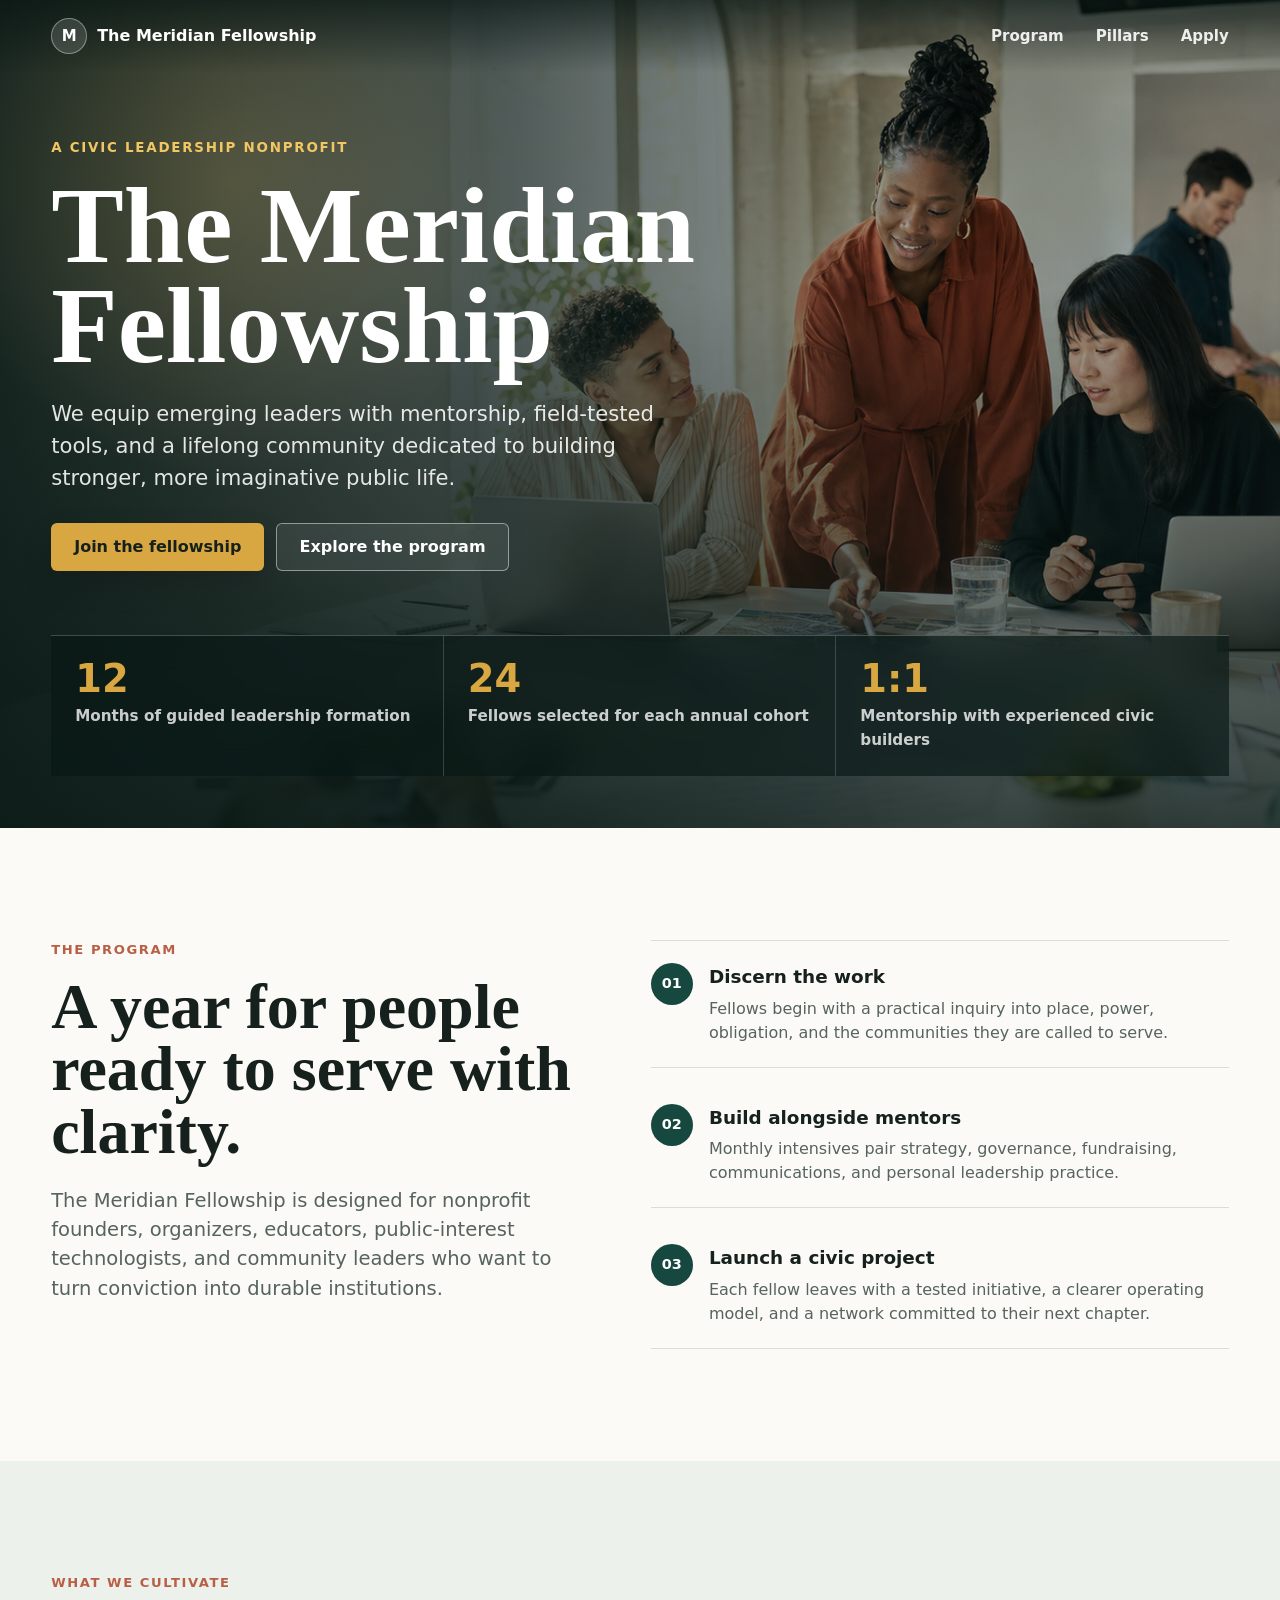
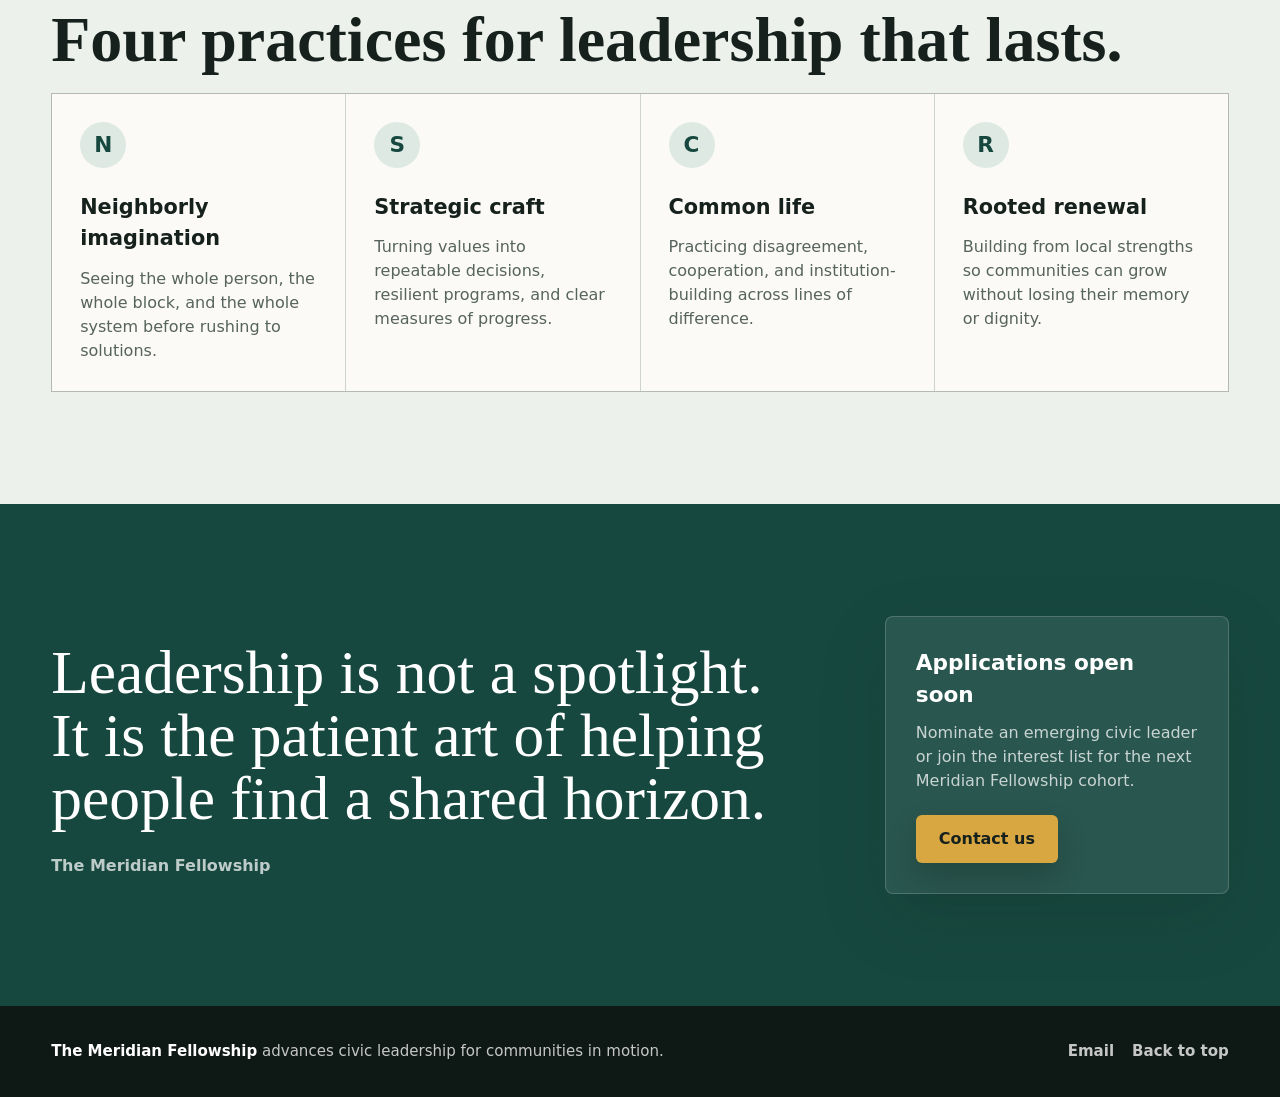
==== index.html @ ef3522cc "Add Meridian Fellowship landing page" ====
<!DOCTYPE html>
<html lang="en">
<head>
  <meta charset="UTF-8">
  <meta name="viewport" content="width=device-width, initial-scale=1.0">
  <meta name="description" content="The Meridian Fellowship equips emerging civic leaders with mentorship, resources, and a durable community of practice.">
  <title>The Meridian Fellowship</title>
  <style>
    :root {
      --ink: #16211d;
      --muted: #56635e;
      --paper: #fbfaf6;
      --mist: #edf1ec;
      --pine: #17483f;
      --teal: #2c8072;
      --clay: #b85f45;
      --gold: #d8a742;
      --white: #ffffff;
      --line: rgba(22, 33, 29, 0.14);
      --shadow: 0 24px 70px rgba(22, 33, 29, 0.14);
    }

    * {
      box-sizing: border-box;
    }

    html {
      scroll-behavior: smooth;
    }

    body {
      margin: 0;
      color: var(--ink);
      background: var(--paper);
      font-family: Inter, ui-sans-serif, system-ui, -apple-system, BlinkMacSystemFont, "Segoe UI", sans-serif;
      line-height: 1.5;
    }

    img {
      display: block;
      max-width: 100%;
    }

    a {
      color: inherit;
      text-decoration: none;
    }

    .site-shell {
      min-height: 100vh;
      overflow: hidden;
    }

    .nav {
      position: fixed;
      z-index: 10;
      top: 0;
      left: 0;
      right: 0;
      display: flex;
      align-items: center;
      justify-content: space-between;
      gap: 24px;
      padding: 18px clamp(20px, 4vw, 56px);
      color: var(--white);
      background: linear-gradient(180deg, rgba(9, 22, 19, 0.7), rgba(9, 22, 19, 0));
    }

    .brand {
      display: flex;
      align-items: center;
      gap: 10px;
      font-weight: 800;
      letter-spacing: 0;
    }

    .brand-mark {
      display: grid;
      width: 36px;
      height: 36px;
      place-items: center;
      border: 1px solid rgba(255, 255, 255, 0.38);
      border-radius: 50%;
      background: rgba(255, 255, 255, 0.14);
      font-size: 15px;
    }

    .nav-links {
      display: flex;
      align-items: center;
      gap: clamp(14px, 2.5vw, 32px);
      font-size: 0.94rem;
      font-weight: 700;
    }

    .nav-links a {
      opacity: 0.9;
    }

    .nav-links a:hover {
      opacity: 1;
    }

    .button {
      display: inline-flex;
      align-items: center;
      justify-content: center;
      min-height: 48px;
      padding: 0 22px;
      border: 1px solid transparent;
      border-radius: 6px;
      font-weight: 800;
      line-height: 1;
      transition: transform 180ms ease, box-shadow 180ms ease, background 180ms ease;
    }

    .button:hover {
      transform: translateY(-2px);
    }

    .button-primary {
      color: var(--ink);
      background: var(--gold);
      box-shadow: 0 14px 30px rgba(0, 0, 0, 0.18);
    }

    .button-secondary {
      color: var(--white);
      border-color: rgba(255, 255, 255, 0.46);
      background: rgba(255, 255, 255, 0.08);
      backdrop-filter: blur(12px);
    }

    .hero {
      position: relative;
      display: grid;
      min-height: 92vh;
      align-items: end;
      padding: 120px clamp(20px, 4vw, 56px) 52px;
      color: var(--white);
      isolation: isolate;
    }

    .hero::before,
    .hero::after {
      position: absolute;
      inset: 0;
      content: "";
      z-index: -1;
    }

    .hero::before {
      background:
        linear-gradient(90deg, rgba(8, 24, 21, 0.9) 0%, rgba(8, 24, 21, 0.66) 38%, rgba(8, 24, 21, 0.16) 76%),
        linear-gradient(180deg, rgba(8, 24, 21, 0.2) 35%, rgba(8, 24, 21, 0.78) 100%),
        url("assets/meridian-fellowship-hero.png") center / cover no-repeat;
    }

    .hero::after {
      background: radial-gradient(circle at 18% 22%, rgba(216, 167, 66, 0.22), transparent 24%);
      mix-blend-mode: screen;
    }

    .hero-content {
      width: min(760px, 100%);
      padding-bottom: clamp(12px, 5vh, 54px);
    }

    .eyebrow {
      margin: 0 0 18px;
      color: #f0c763;
      font-size: 0.84rem;
      font-weight: 900;
      letter-spacing: 0.13em;
      text-transform: uppercase;
    }

    h1,
    h2,
    h3,
    p {
      margin-top: 0;
    }

    h1 {
      max-width: 720px;
      margin-bottom: 22px;
      font-family: Georgia, "Times New Roman", serif;
      font-size: clamp(3.2rem, 8.5vw, 7.7rem);
      font-weight: 700;
      line-height: 0.92;
      letter-spacing: 0;
    }

    .hero-copy {
      max-width: 610px;
      margin-bottom: 30px;
      color: rgba(255, 255, 255, 0.88);
      font-size: clamp(1.08rem, 2vw, 1.32rem);
    }

    .hero-actions {
      display: flex;
      flex-wrap: wrap;
      gap: 12px;
    }

    .below-hero {
      display: grid;
      grid-template-columns: repeat(3, minmax(0, 1fr));
      border-top: 1px solid rgba(255, 255, 255, 0.22);
      background: rgba(8, 24, 21, 0.66);
      backdrop-filter: blur(16px);
    }

    .metric {
      min-height: 116px;
      padding: 24px;
      border-right: 1px solid rgba(255, 255, 255, 0.18);
    }

    .metric:last-child {
      border-right: 0;
    }

    .metric strong {
      display: block;
      margin-bottom: 6px;
      color: var(--gold);
      font-size: clamp(1.7rem, 3vw, 2.5rem);
      line-height: 1;
    }

    .metric span {
      color: rgba(255, 255, 255, 0.78);
      font-size: 0.95rem;
      font-weight: 700;
    }

    section {
      padding: clamp(64px, 9vw, 112px) clamp(20px, 4vw, 56px);
    }

    .section-inner {
      width: min(1180px, 100%);
      margin: 0 auto;
    }

    .split {
      display: grid;
      grid-template-columns: minmax(0, 0.95fr) minmax(0, 1.05fr);
      gap: clamp(36px, 6vw, 88px);
      align-items: start;
    }

    .section-kicker {
      margin-bottom: 16px;
      color: var(--clay);
      font-size: 0.82rem;
      font-weight: 900;
      letter-spacing: 0.12em;
      text-transform: uppercase;
    }

    h2 {
      margin-bottom: 22px;
      font-family: Georgia, "Times New Roman", serif;
      font-size: clamp(2.35rem, 5vw, 4.6rem);
      font-weight: 700;
      line-height: 0.98;
      letter-spacing: 0;
    }

    .lead {
      color: var(--muted);
      font-size: clamp(1.05rem, 1.6vw, 1.22rem);
    }

    .program-list {
      display: grid;
      gap: 14px;
      margin: 0;
      padding: 0;
      list-style: none;
    }

    .program-list li {
      display: grid;
      grid-template-columns: 42px minmax(0, 1fr);
      gap: 16px;
      padding: 22px 0;
      border-bottom: 1px solid var(--line);
    }

    .program-list li:first-child {
      border-top: 1px solid var(--line);
    }

    .number {
      display: grid;
      width: 42px;
      height: 42px;
      place-items: center;
      border-radius: 50%;
      color: var(--white);
      background: var(--pine);
      font-size: 0.9rem;
      font-weight: 900;
    }

    .program-list h3 {
      margin-bottom: 6px;
      font-size: 1.15rem;
    }

    .program-list p {
      margin-bottom: 0;
      color: var(--muted);
    }

    .band {
      background: var(--mist);
    }

    .pillars {
      display: grid;
      grid-template-columns: repeat(4, minmax(0, 1fr));
      gap: 1px;
      background: var(--line);
      border: 1px solid var(--line);
    }

    .pillar {
      min-height: 280px;
      padding: 28px;
      background: var(--paper);
    }

    .pillar-icon {
      display: grid;
      width: 46px;
      height: 46px;
      margin-bottom: 24px;
      place-items: center;
      border-radius: 50%;
      color: var(--pine);
      background: rgba(44, 128, 114, 0.14);
      font-size: 1.35rem;
      font-weight: 900;
    }

    .pillar h3 {
      margin-bottom: 12px;
      font-size: 1.3rem;
    }

    .pillar p {
      margin-bottom: 0;
      color: var(--muted);
    }

    .quote-section {
      color: var(--white);
      background: var(--pine);
    }

    .quote-grid {
      display: grid;
      grid-template-columns: minmax(0, 1.1fr) minmax(280px, 0.5fr);
      gap: clamp(32px, 6vw, 80px);
      align-items: end;
    }

    blockquote {
      margin: 0;
      font-family: Georgia, "Times New Roman", serif;
      font-size: clamp(2rem, 4.8vw, 4.4rem);
      line-height: 1.03;
      letter-spacing: 0;
    }

    .quote-credit {
      margin-top: 24px;
      color: rgba(255, 255, 255, 0.72);
      font-weight: 800;
    }

    .application-box {
      padding: 30px;
      border: 1px solid rgba(255, 255, 255, 0.18);
      border-radius: 8px;
      background: rgba(255, 255, 255, 0.08);
      box-shadow: var(--shadow);
    }

    .application-box h3 {
      margin-bottom: 10px;
      font-size: 1.35rem;
    }

    .application-box p {
      margin-bottom: 22px;
      color: rgba(255, 255, 255, 0.75);
    }

    .footer {
      display: grid;
      grid-template-columns: minmax(0, 1fr) auto;
      gap: 24px;
      align-items: center;
      padding: 34px clamp(20px, 4vw, 56px);
      color: rgba(255, 255, 255, 0.76);
      background: #0e1815;
      font-size: 0.94rem;
    }

    .footer strong {
      color: var(--white);
    }

    .footer-links {
      display: flex;
      flex-wrap: wrap;
      gap: 18px;
      font-weight: 800;
    }

    @media (max-width: 900px) {
      .nav {
        align-items: flex-start;
      }

      .nav-links {
        display: none;
      }

      .hero {
        min-height: 94vh;
        padding-top: 104px;
      }

      .below-hero,
      .split,
      .pillars,
      .quote-grid,
      .footer {
        grid-template-columns: 1fr;
      }

      .metric,
      .metric:last-child {
        border-right: 0;
        border-bottom: 1px solid rgba(255, 255, 255, 0.18);
      }

      .metric:last-child {
        border-bottom: 0;
      }

      .pillar {
        min-height: 220px;
      }
    }

    @media (max-width: 560px) {
      .brand span:last-child {
        max-width: 180px;
      }

      .button {
        width: 100%;
      }

      .hero::before {
        background:
          linear-gradient(180deg, rgba(8, 24, 21, 0.54) 0%, rgba(8, 24, 21, 0.9) 74%),
          url("assets/meridian-fellowship-hero.png") 62% center / cover no-repeat;
      }

      .program-list li {
        grid-template-columns: 1fr;
      }
    }
  </style>
</head>
<body>
  <div class="site-shell">
    <header class="nav" aria-label="Primary navigation">
      <a class="brand" href="#top" aria-label="The Meridian Fellowship home">
        <span class="brand-mark">M</span>
        <span>The Meridian Fellowship</span>
      </a>
      <nav class="nav-links" aria-label="Main menu">
        <a href="#program">Program</a>
        <a href="#pillars">Pillars</a>
        <a href="#apply">Apply</a>
      </nav>
    </header>

    <main id="top">
      <section class="hero" aria-label="The Meridian Fellowship">
        <div class="hero-content">
          <p class="eyebrow">A civic leadership nonprofit</p>
          <h1>The Meridian Fellowship</h1>
          <p class="hero-copy">We equip emerging leaders with mentorship, field-tested tools, and a lifelong community dedicated to building stronger, more imaginative public life.</p>
          <div class="hero-actions" aria-label="Primary actions">
            <a class="button button-primary" href="#apply">Join the fellowship</a>
            <a class="button button-secondary" href="#program">Explore the program</a>
          </div>
        </div>
        <div class="below-hero" aria-label="Program highlights">
          <div class="metric">
            <strong>12</strong>
            <span>Months of guided leadership formation</span>
          </div>
          <div class="metric">
            <strong>24</strong>
            <span>Fellows selected for each annual cohort</span>
          </div>
          <div class="metric">
            <strong>1:1</strong>
            <span>Mentorship with experienced civic builders</span>
          </div>
        </div>
      </section>

      <section id="program">
        <div class="section-inner split">
          <div>
            <p class="section-kicker">The Program</p>
            <h2>A year for people ready to serve with clarity.</h2>
            <p class="lead">The Meridian Fellowship is designed for nonprofit founders, organizers, educators, public-interest technologists, and community leaders who want to turn conviction into durable institutions.</p>
          </div>
          <ol class="program-list">
            <li>
              <span class="number">01</span>
              <div>
                <h3>Discern the work</h3>
                <p>Fellows begin with a practical inquiry into place, power, obligation, and the communities they are called to serve.</p>
              </div>
            </li>
            <li>
              <span class="number">02</span>
              <div>
                <h3>Build alongside mentors</h3>
                <p>Monthly intensives pair strategy, governance, fundraising, communications, and personal leadership practice.</p>
              </div>
            </li>
            <li>
              <span class="number">03</span>
              <div>
                <h3>Launch a civic project</h3>
                <p>Each fellow leaves with a tested initiative, a clearer operating model, and a network committed to their next chapter.</p>
              </div>
            </li>
          </ol>
        </div>
      </section>

      <section id="pillars" class="band">
        <div class="section-inner">
          <p class="section-kicker">What We Cultivate</p>
          <h2>Four practices for leadership that lasts.</h2>
          <div class="pillars">
            <article class="pillar">
              <span class="pillar-icon">N</span>
              <h3>Neighborly imagination</h3>
              <p>Seeing the whole person, the whole block, and the whole system before rushing to solutions.</p>
            </article>
            <article class="pillar">
              <span class="pillar-icon">S</span>
              <h3>Strategic craft</h3>
              <p>Turning values into repeatable decisions, resilient programs, and clear measures of progress.</p>
            </article>
            <article class="pillar">
              <span class="pillar-icon">C</span>
              <h3>Common life</h3>
              <p>Practicing disagreement, cooperation, and institution-building across lines of difference.</p>
            </article>
            <article class="pillar">
              <span class="pillar-icon">R</span>
              <h3>Rooted renewal</h3>
              <p>Building from local strengths so communities can grow without losing their memory or dignity.</p>
            </article>
          </div>
        </div>
      </section>

      <section id="apply" class="quote-section">
        <div class="section-inner quote-grid">
          <div>
            <blockquote>Leadership is not a spotlight. It is the patient art of helping people find a shared horizon.</blockquote>
            <p class="quote-credit">The Meridian Fellowship</p>
          </div>
          <aside class="application-box" aria-label="Application information">
            <h3>Applications open soon</h3>
            <p>Nominate an emerging civic leader or join the interest list for the next Meridian Fellowship cohort.</p>
            <a class="button button-primary" href="mailto:hello@meridianfellowship.org">Contact us</a>
          </aside>
        </div>
      </section>
    </main>

    <footer class="footer">
      <div><strong>The Meridian Fellowship</strong> advances civic leadership for communities in motion.</div>
      <div class="footer-links">
        <a href="mailto:hello@meridianfellowship.org">Email</a>
        <a href="#top">Back to top</a>
      </div>
    </footer>
  </div>
</body>
</html>
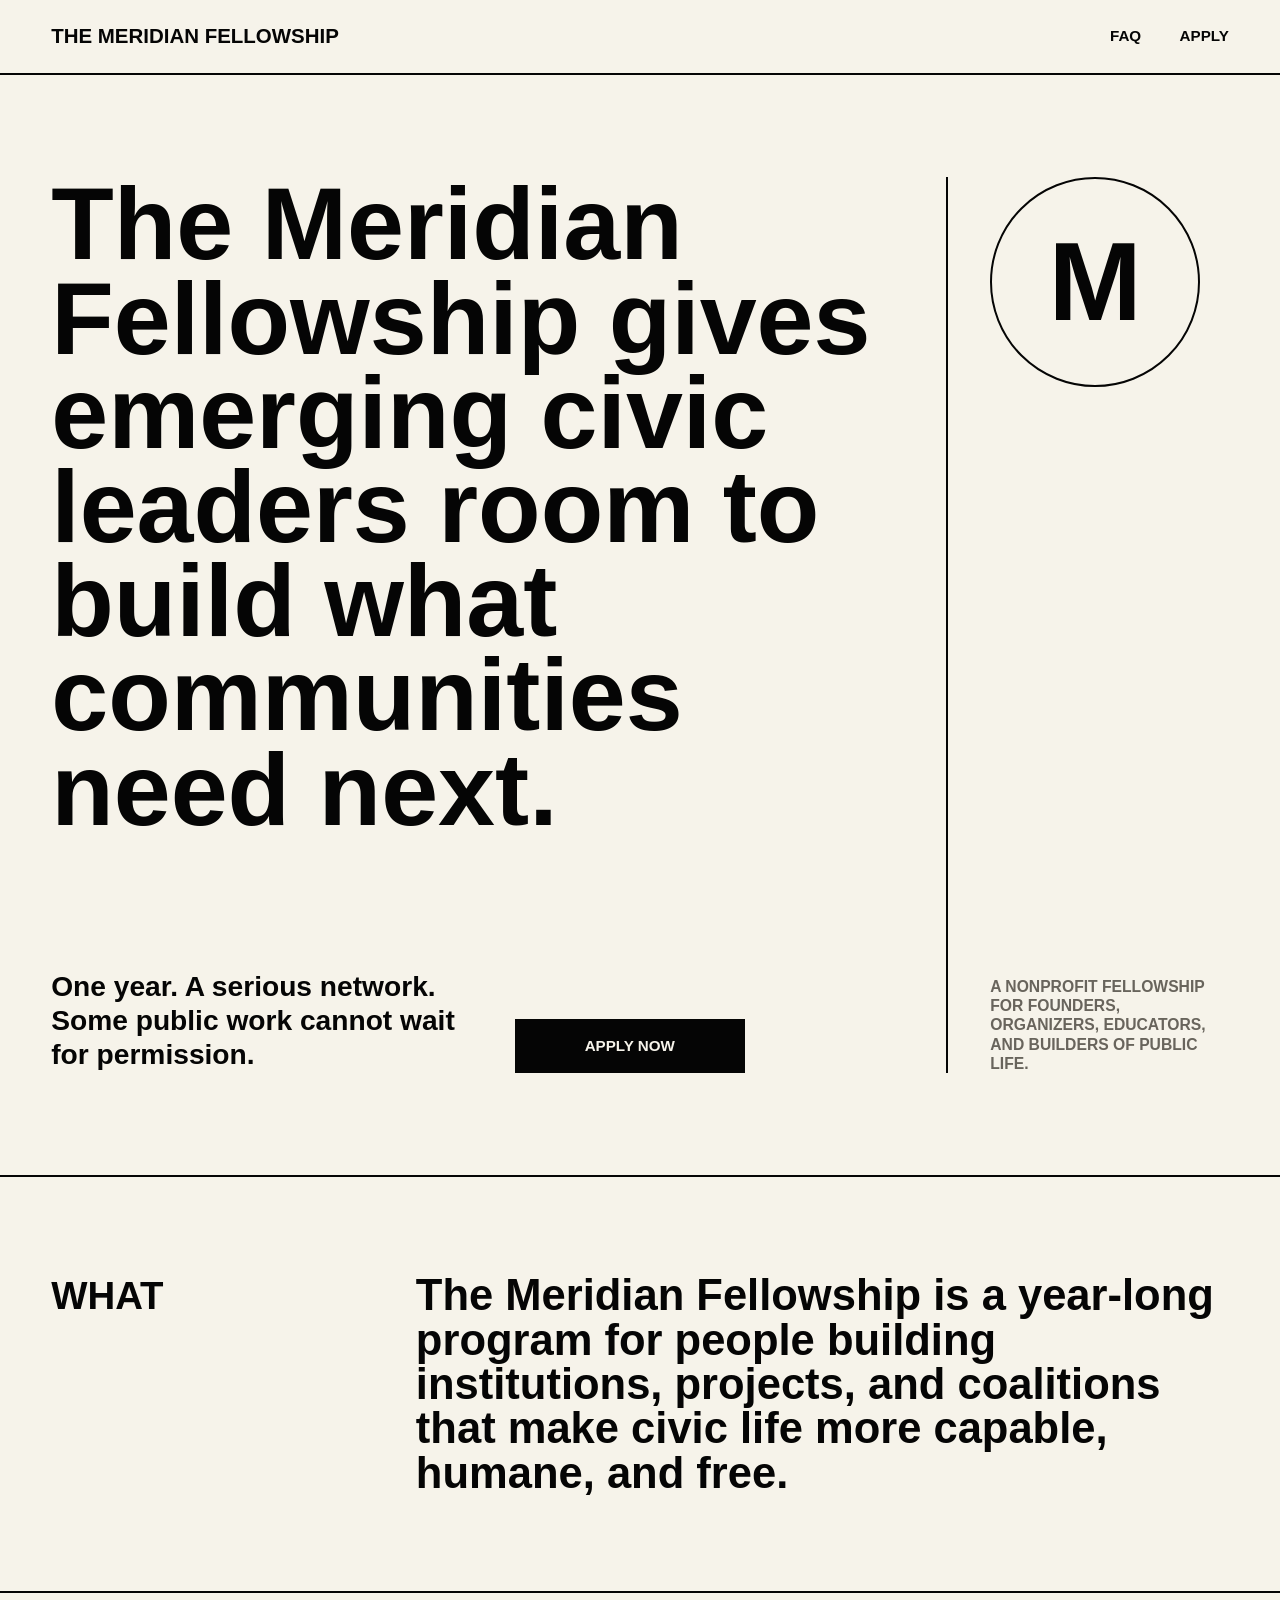
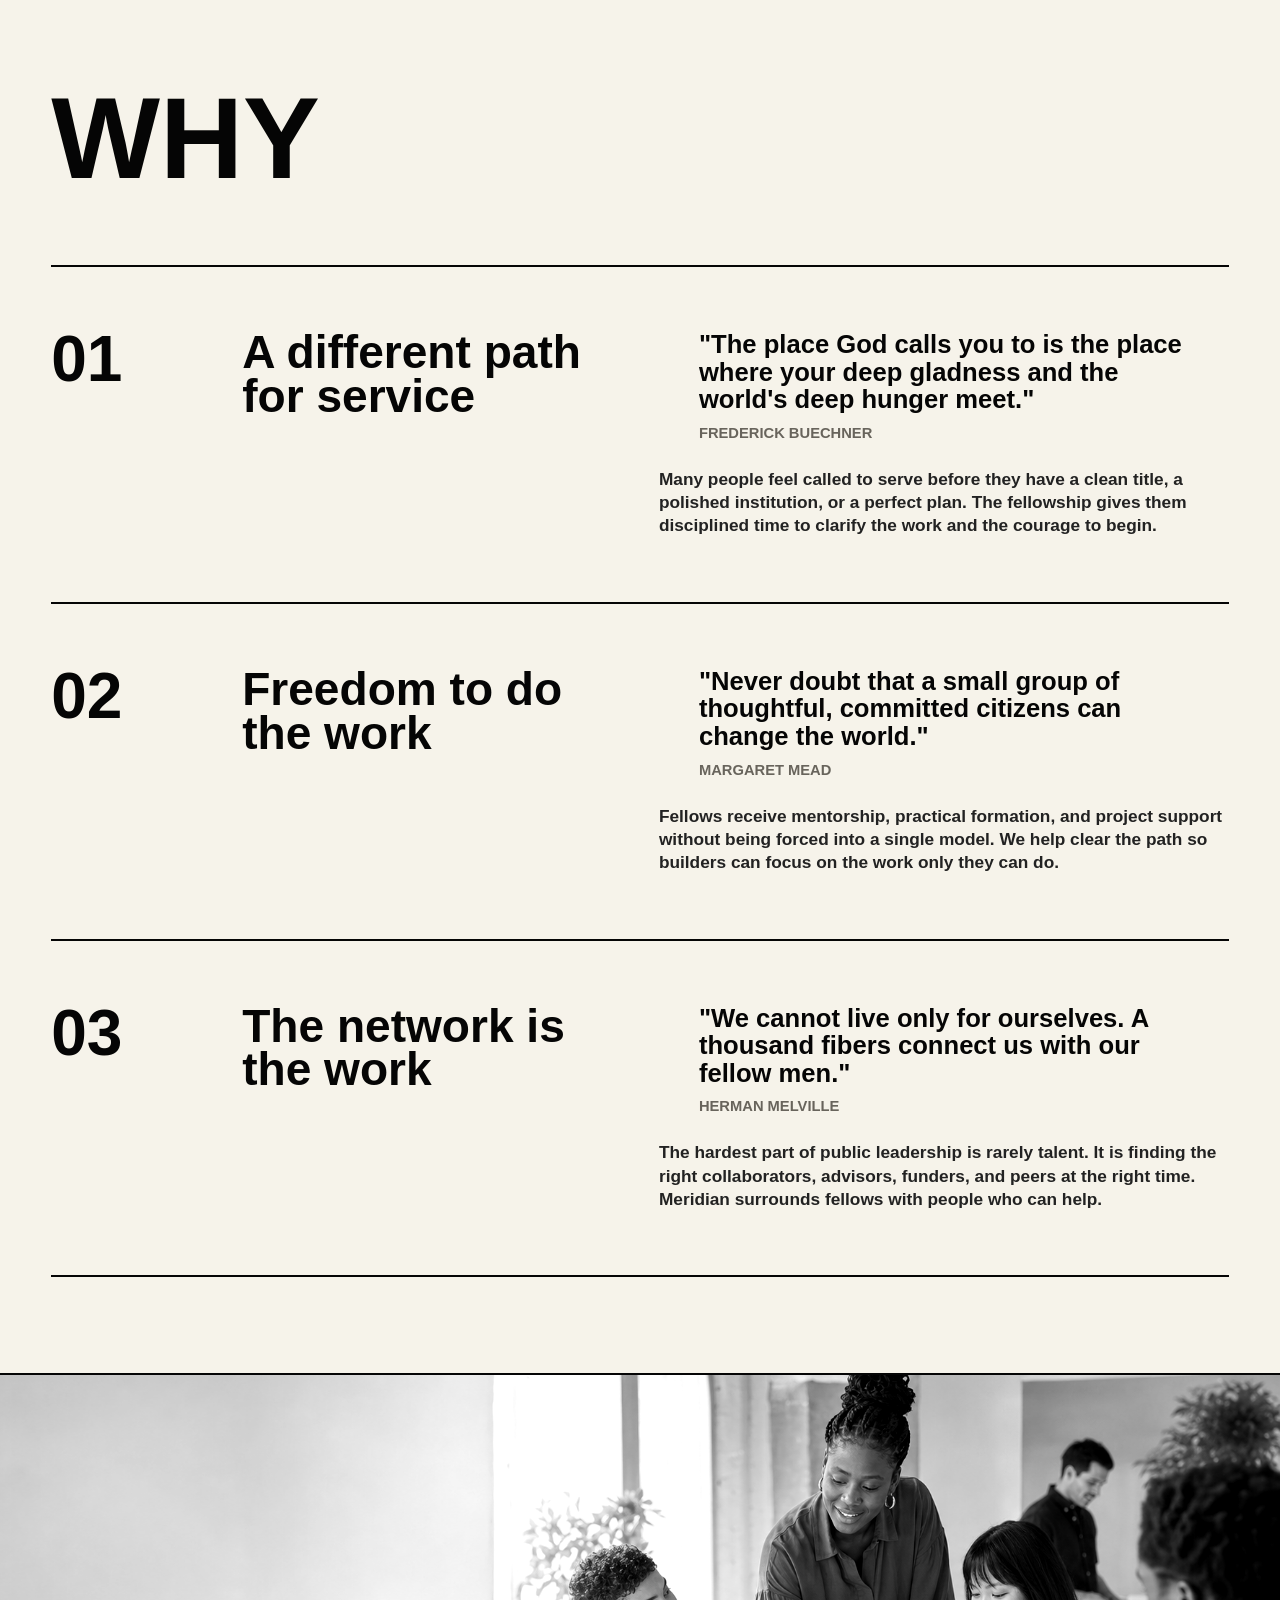
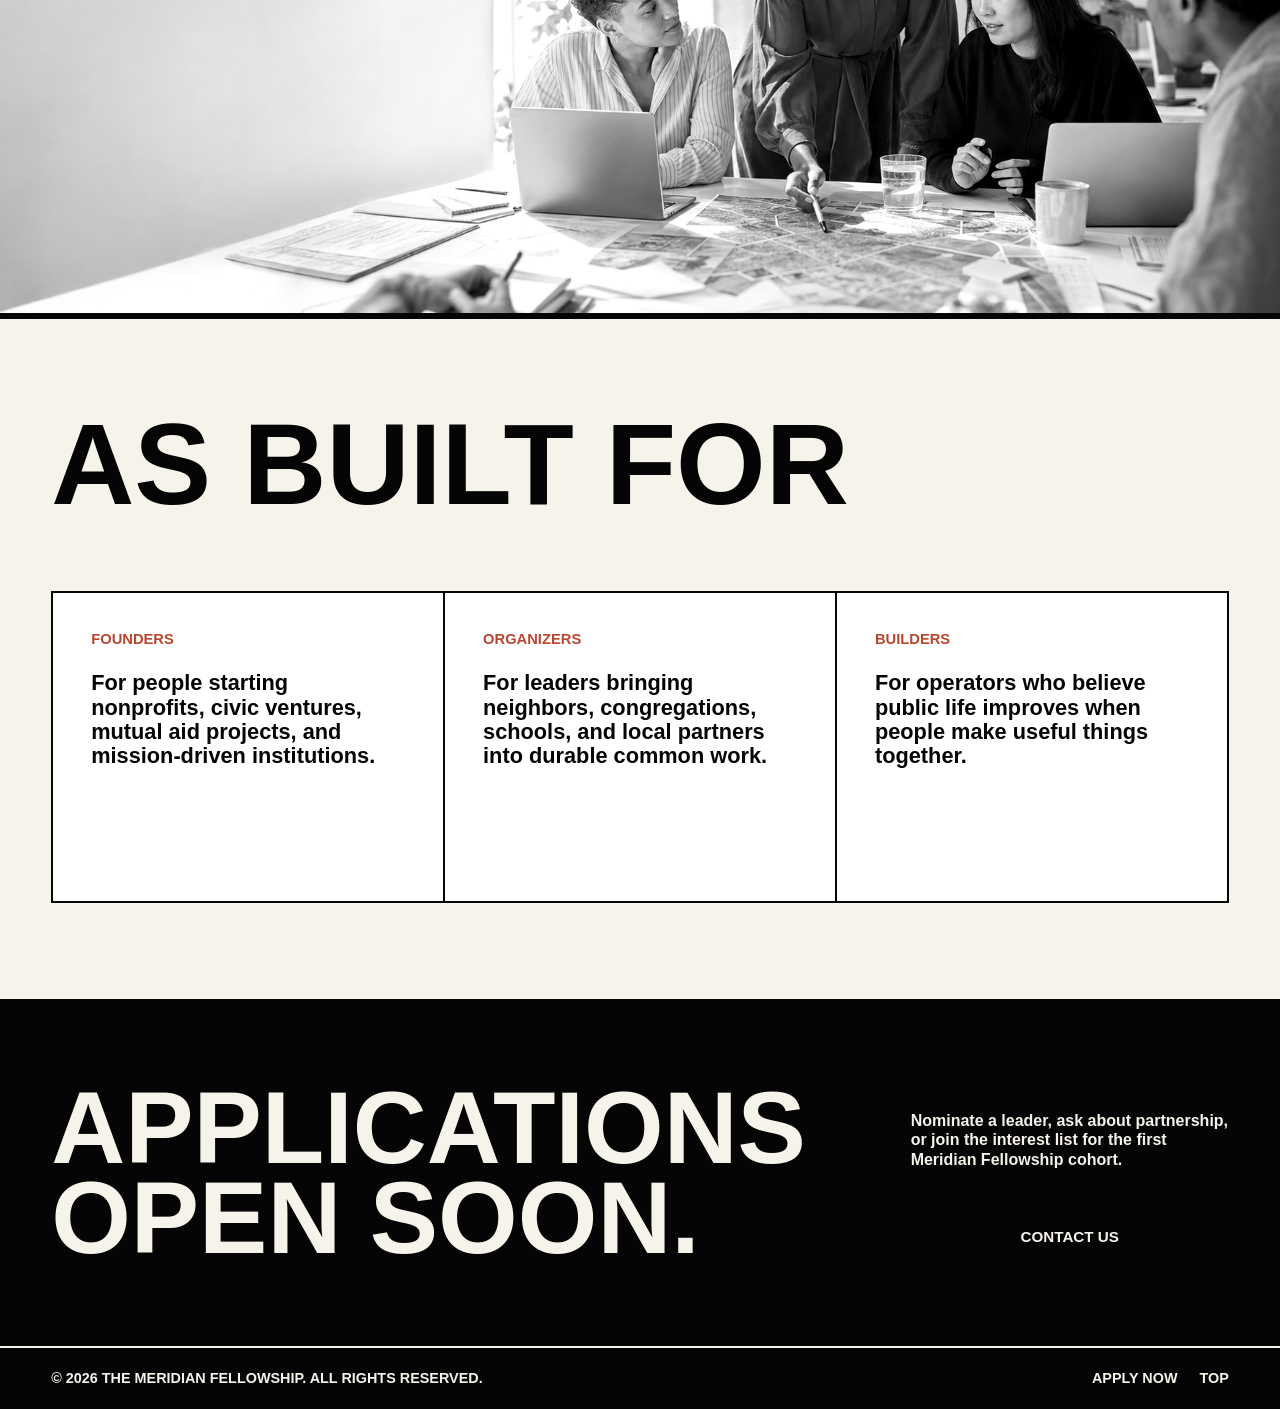
==== commit 151d954f: "Restyle landing page like fellowship reference" ====
--- a/index.html
+++ b/index.html
@@ -3,21 +3,17 @@
 <head>
   <meta charset="UTF-8">
   <meta name="viewport" content="width=device-width, initial-scale=1.0">
-  <meta name="description" content="The Meridian Fellowship equips emerging civic leaders with mentorship, resources, and a durable community of practice.">
+  <meta name="description" content="The Meridian Fellowship gives emerging civic leaders the time, mentorship, and network to build stronger public life.">
   <title>The Meridian Fellowship</title>
   <style>
     :root {
-      --ink: #16211d;
-      --muted: #56635e;
-      --paper: #fbfaf6;
-      --mist: #edf1ec;
-      --pine: #17483f;
-      --teal: #2c8072;
-      --clay: #b85f45;
-      --gold: #d8a742;
+      --ink: #050505;
+      --paper: #f6f3ea;
       --white: #ffffff;
-      --line: rgba(22, 33, 29, 0.14);
-      --shadow: 0 24px 70px rgba(22, 33, 29, 0.14);
+      --muted: #68645c;
+      --rule: #050505;
+      --soft-rule: rgba(5, 5, 5, 0.18);
+      --accent: #b9472e;
     }
 
     * {
@@ -32,13 +28,8 @@
       margin: 0;
       color: var(--ink);
       background: var(--paper);
-      font-family: Inter, ui-sans-serif, system-ui, -apple-system, BlinkMacSystemFont, "Segoe UI", sans-serif;
-      line-height: 1.5;
-    }
-
-    img {
-      display: block;
-      max-width: 100%;
+      font-family: Arial, Helvetica, sans-serif;
+      line-height: 1.22;
     }
 
     a {
@@ -46,566 +37,469 @@
       text-decoration: none;
     }
 
-    .site-shell {
+    a:hover {
+      text-decoration: underline;
+      text-decoration-thickness: 2px;
+      text-underline-offset: 0.18em;
+    }
+
+    p,
+    h1,
+    h2,
+    h3,
+    blockquote {
+      margin-top: 0;
+    }
+
+    .page {
       min-height: 100vh;
-      overflow: hidden;
     }
 
     .nav {
-      position: fixed;
-      z-index: 10;
-      top: 0;
-      left: 0;
-      right: 0;
       display: flex;
       align-items: center;
       justify-content: space-between;
       gap: 24px;
-      padding: 18px clamp(20px, 4vw, 56px);
-      color: var(--white);
-      background: linear-gradient(180deg, rgba(9, 22, 19, 0.7), rgba(9, 22, 19, 0));
+      padding: 24px clamp(18px, 4vw, 56px);
+      border-bottom: 2px solid var(--rule);
+      background: var(--paper);
     }
 
     .brand {
-      display: flex;
-      align-items: center;
-      gap: 10px;
-      font-weight: 800;
+      font-size: clamp(1rem, 1.6vw, 1.35rem);
+      font-weight: 900;
+      text-transform: uppercase;
       letter-spacing: 0;
-    }
-
-    .brand-mark {
-      display: grid;
-      width: 36px;
-      height: 36px;
-      place-items: center;
-      border: 1px solid rgba(255, 255, 255, 0.38);
-      border-radius: 50%;
-      background: rgba(255, 255, 255, 0.14);
-      font-size: 15px;
     }
 
     .nav-links {
       display: flex;
       align-items: center;
-      gap: clamp(14px, 2.5vw, 32px);
-      font-size: 0.94rem;
-      font-weight: 700;
-    }
-
-    .nav-links a {
-      opacity: 0.9;
-    }
-
-    .nav-links a:hover {
-      opacity: 1;
-    }
-
-    .button {
-      display: inline-flex;
-      align-items: center;
-      justify-content: center;
-      min-height: 48px;
-      padding: 0 22px;
-      border: 1px solid transparent;
-      border-radius: 6px;
-      font-weight: 800;
-      line-height: 1;
-      transition: transform 180ms ease, box-shadow 180ms ease, background 180ms ease;
-    }
-
-    .button:hover {
-      transform: translateY(-2px);
-    }
-
-    .button-primary {
-      color: var(--ink);
-      background: var(--gold);
-      box-shadow: 0 14px 30px rgba(0, 0, 0, 0.18);
-    }
-
-    .button-secondary {
-      color: var(--white);
-      border-color: rgba(255, 255, 255, 0.46);
-      background: rgba(255, 255, 255, 0.08);
-      backdrop-filter: blur(12px);
+      gap: clamp(18px, 3vw, 42px);
+      font-size: 0.95rem;
+      font-weight: 900;
+      text-transform: uppercase;
     }
 
     .hero {
-      position: relative;
-      display: grid;
-      min-height: 92vh;
-      align-items: end;
-      padding: 120px clamp(20px, 4vw, 56px) 52px;
-      color: var(--white);
-      isolation: isolate;
-    }
-
-    .hero::before,
-    .hero::after {
-      position: absolute;
-      inset: 0;
-      content: "";
-      z-index: -1;
-    }
-
-    .hero::before {
-      background:
-        linear-gradient(90deg, rgba(8, 24, 21, 0.9) 0%, rgba(8, 24, 21, 0.66) 38%, rgba(8, 24, 21, 0.16) 76%),
-        linear-gradient(180deg, rgba(8, 24, 21, 0.2) 35%, rgba(8, 24, 21, 0.78) 100%),
-        url("assets/meridian-fellowship-hero.png") center / cover no-repeat;
-    }
-
-    .hero::after {
-      background: radial-gradient(circle at 18% 22%, rgba(216, 167, 66, 0.22), transparent 24%);
-      mix-blend-mode: screen;
-    }
-
-    .hero-content {
-      width: min(760px, 100%);
-      padding-bottom: clamp(12px, 5vh, 54px);
-    }
-
-    .eyebrow {
-      margin: 0 0 18px;
-      color: #f0c763;
-      font-size: 0.84rem;
-      font-weight: 900;
-      letter-spacing: 0.13em;
-      text-transform: uppercase;
-    }
-
-    h1,
-    h2,
-    h3,
-    p {
-      margin-top: 0;
-    }
-
-    h1 {
-      max-width: 720px;
-      margin-bottom: 22px;
-      font-family: Georgia, "Times New Roman", serif;
-      font-size: clamp(3.2rem, 8.5vw, 7.7rem);
-      font-weight: 700;
+      display: grid;
+      grid-template-columns: minmax(0, 1fr) minmax(250px, 0.34fr);
+      gap: clamp(28px, 5vw, 70px);
+      min-height: 78vh;
+      padding: clamp(44px, 8vw, 104px) clamp(18px, 4vw, 56px);
+      border-bottom: 2px solid var(--rule);
+    }
+
+    .hero-copy {
+      display: flex;
+      flex-direction: column;
+      justify-content: space-between;
+      gap: 48px;
+    }
+
+    .intro {
+      max-width: 1000px;
+      font-size: clamp(2.7rem, 8vw, 8.9rem);
+      font-weight: 900;
       line-height: 0.92;
       letter-spacing: 0;
     }
 
-    .hero-copy {
-      max-width: 610px;
-      margin-bottom: 30px;
-      color: rgba(255, 255, 255, 0.88);
-      font-size: clamp(1.08rem, 2vw, 1.32rem);
-    }
-
-    .hero-actions {
+    .hero-bottom {
+      display: grid;
+      grid-template-columns: minmax(0, 0.75fr) minmax(230px, 0.25fr);
+      gap: clamp(24px, 4vw, 60px);
+      align-items: end;
+    }
+
+    .hero-bottom p {
+      max-width: 740px;
+      margin-bottom: 0;
+      font-size: clamp(1.2rem, 2.2vw, 2.05rem);
+      font-weight: 800;
+    }
+
+    .apply-link {
+      display: inline-flex;
+      justify-content: center;
+      min-height: 54px;
+      padding: 17px 24px;
+      border: 2px solid var(--rule);
+      background: var(--ink);
+      color: var(--paper);
+      font-size: 0.95rem;
+      font-weight: 900;
+      line-height: 1;
+      text-transform: uppercase;
+    }
+
+    .apply-link:hover {
+      background: var(--paper);
+      color: var(--ink);
+      text-decoration: none;
+    }
+
+    .hero-aside {
       display: flex;
-      flex-wrap: wrap;
-      gap: 12px;
-    }
-
-    .below-hero {
+      min-height: 100%;
+      flex-direction: column;
+      justify-content: space-between;
+      gap: 24px;
+      border-left: 2px solid var(--rule);
+      padding-left: clamp(22px, 4vw, 42px);
+    }
+
+    .stamp {
+      width: min(210px, 100%);
+      aspect-ratio: 1;
+      display: grid;
+      place-items: center;
+      border: 2px solid var(--rule);
+      border-radius: 50%;
+      font-size: clamp(3.5rem, 9vw, 7rem);
+      font-weight: 900;
+    }
+
+    .aside-note {
+      margin: 0;
+      color: var(--muted);
+      font-size: 0.98rem;
+      font-weight: 800;
+      text-transform: uppercase;
+    }
+
+    .section {
+      padding: clamp(44px, 8vw, 96px) clamp(18px, 4vw, 56px);
+      border-bottom: 2px solid var(--rule);
+    }
+
+    .section-heading {
+      margin-bottom: clamp(34px, 6vw, 78px);
+      font-size: clamp(3.4rem, 9vw, 10rem);
+      font-weight: 900;
+      line-height: 0.86;
+      text-transform: uppercase;
+    }
+
+    .what-grid {
+      display: grid;
+      grid-template-columns: minmax(180px, 0.27fr) minmax(0, 0.73fr);
+      gap: clamp(24px, 5vw, 78px);
+    }
+
+    .label {
+      font-size: clamp(1.5rem, 3vw, 3.4rem);
+      font-weight: 900;
+      text-transform: uppercase;
+    }
+
+    .body-large {
+      max-width: 1060px;
+      margin-bottom: 0;
+      font-size: clamp(1.45rem, 3.4vw, 4rem);
+      font-weight: 900;
+      line-height: 1.02;
+    }
+
+    .why-list {
+      display: grid;
+      gap: 0;
+      border-top: 2px solid var(--rule);
+    }
+
+    .why-item {
+      display: grid;
+      grid-template-columns: minmax(84px, 0.13fr) minmax(0, 0.34fr) minmax(0, 0.53fr);
+      gap: clamp(20px, 4vw, 68px);
+      padding: clamp(28px, 5vw, 66px) 0;
+      border-bottom: 2px solid var(--rule);
+    }
+
+    .why-number {
+      font-size: clamp(2rem, 5vw, 6rem);
+      font-weight: 900;
+      line-height: 0.9;
+    }
+
+    .why-title {
+      margin-bottom: 0;
+      font-size: clamp(1.75rem, 3.6vw, 4.5rem);
+      font-weight: 900;
+      line-height: 0.95;
+    }
+
+    .why-text {
+      display: grid;
+      gap: 26px;
+      align-content: start;
+    }
+
+    .why-text blockquote {
+      margin-bottom: 0;
+      font-size: clamp(1.2rem, 2vw, 2rem);
+      font-weight: 900;
+      line-height: 1.08;
+    }
+
+    .quote-credit {
+      display: block;
+      margin-top: 12px;
+      color: var(--muted);
+      font-size: 0.92rem;
+      font-weight: 900;
+      text-transform: uppercase;
+    }
+
+    .why-text p {
+      max-width: 760px;
+      margin-bottom: 0;
+      color: #222;
+      font-size: clamp(1rem, 1.35vw, 1.28rem);
+      font-weight: 700;
+      line-height: 1.35;
+    }
+
+    .visual-band {
+      padding: 0;
+      border-bottom: 2px solid var(--rule);
+      background: var(--ink);
+    }
+
+    .visual-band img {
+      width: 100%;
+      height: clamp(250px, 42vw, 560px);
+      object-fit: cover;
+      filter: grayscale(100%) contrast(1.1);
+    }
+
+    .notes {
       display: grid;
       grid-template-columns: repeat(3, minmax(0, 1fr));
-      border-top: 1px solid rgba(255, 255, 255, 0.22);
-      background: rgba(8, 24, 21, 0.66);
-      backdrop-filter: blur(16px);
-    }
-
-    .metric {
-      min-height: 116px;
-      padding: 24px;
-      border-right: 1px solid rgba(255, 255, 255, 0.18);
-    }
-
-    .metric:last-child {
-      border-right: 0;
-    }
-
-    .metric strong {
+      border-top: 2px solid var(--rule);
+      border-left: 2px solid var(--rule);
+    }
+
+    .note {
+      min-height: 310px;
+      padding: clamp(22px, 3vw, 38px);
+      border-right: 2px solid var(--rule);
+      border-bottom: 2px solid var(--rule);
+      background: var(--white);
+    }
+
+    .note cite {
       display: block;
-      margin-bottom: 6px;
-      color: var(--gold);
-      font-size: clamp(1.7rem, 3vw, 2.5rem);
-      line-height: 1;
-    }
-
-    .metric span {
-      color: rgba(255, 255, 255, 0.78);
-      font-size: 0.95rem;
-      font-weight: 700;
-    }
-
-    section {
-      padding: clamp(64px, 9vw, 112px) clamp(20px, 4vw, 56px);
-    }
-
-    .section-inner {
-      width: min(1180px, 100%);
-      margin: 0 auto;
-    }
-
-    .split {
-      display: grid;
-      grid-template-columns: minmax(0, 0.95fr) minmax(0, 1.05fr);
-      gap: clamp(36px, 6vw, 88px);
-      align-items: start;
-    }
-
-    .section-kicker {
-      margin-bottom: 16px;
-      color: var(--clay);
-      font-size: 0.82rem;
-      font-weight: 900;
-      letter-spacing: 0.12em;
-      text-transform: uppercase;
-    }
-
-    h2 {
       margin-bottom: 22px;
-      font-family: Georgia, "Times New Roman", serif;
-      font-size: clamp(2.35rem, 5vw, 4.6rem);
-      font-weight: 700;
-      line-height: 0.98;
-      letter-spacing: 0;
-    }
-
-    .lead {
-      color: var(--muted);
-      font-size: clamp(1.05rem, 1.6vw, 1.22rem);
-    }
-
-    .program-list {
-      display: grid;
-      gap: 14px;
-      margin: 0;
-      padding: 0;
-      list-style: none;
-    }
-
-    .program-list li {
-      display: grid;
-      grid-template-columns: 42px minmax(0, 1fr);
-      gap: 16px;
-      padding: 22px 0;
-      border-bottom: 1px solid var(--line);
-    }
-
-    .program-list li:first-child {
-      border-top: 1px solid var(--line);
-    }
-
-    .number {
-      display: grid;
-      width: 42px;
-      height: 42px;
-      place-items: center;
-      border-radius: 50%;
-      color: var(--white);
-      background: var(--pine);
+      color: var(--accent);
+      font-size: 0.92rem;
+      font-style: normal;
+      font-weight: 900;
+      text-transform: uppercase;
+    }
+
+    .note p {
+      margin-bottom: 0;
+      font-size: clamp(1.1rem, 1.7vw, 1.7rem);
+      font-weight: 900;
+      line-height: 1.12;
+    }
+
+    .contact {
+      display: grid;
+      grid-template-columns: minmax(0, 1fr) minmax(260px, 0.4fr);
+      gap: clamp(26px, 5vw, 80px);
+      align-items: end;
+      padding: clamp(42px, 7vw, 82px) clamp(18px, 4vw, 56px);
+      background: var(--ink);
+      color: var(--paper);
+    }
+
+    .contact h2 {
+      max-width: 820px;
+      margin-bottom: 0;
+      font-size: clamp(3rem, 8vw, 8rem);
+      font-weight: 900;
+      line-height: 0.88;
+      text-transform: uppercase;
+    }
+
+    .contact-panel {
+      display: grid;
+      gap: 24px;
+      font-weight: 900;
+    }
+
+    .contact-panel a {
+      color: var(--paper);
+    }
+
+    .footer {
+      display: grid;
+      grid-template-columns: minmax(0, 1fr) auto;
+      gap: 20px;
+      padding: 22px clamp(18px, 4vw, 56px);
+      border-top: 2px solid var(--paper);
+      background: var(--ink);
+      color: var(--paper);
       font-size: 0.9rem;
       font-weight: 900;
-    }
-
-    .program-list h3 {
-      margin-bottom: 6px;
-      font-size: 1.15rem;
-    }
-
-    .program-list p {
-      margin-bottom: 0;
-      color: var(--muted);
-    }
-
-    .band {
-      background: var(--mist);
-    }
-
-    .pillars {
-      display: grid;
-      grid-template-columns: repeat(4, minmax(0, 1fr));
-      gap: 1px;
-      background: var(--line);
-      border: 1px solid var(--line);
-    }
-
-    .pillar {
-      min-height: 280px;
-      padding: 28px;
-      background: var(--paper);
-    }
-
-    .pillar-icon {
-      display: grid;
-      width: 46px;
-      height: 46px;
-      margin-bottom: 24px;
-      place-items: center;
-      border-radius: 50%;
-      color: var(--pine);
-      background: rgba(44, 128, 114, 0.14);
-      font-size: 1.35rem;
-      font-weight: 900;
-    }
-
-    .pillar h3 {
-      margin-bottom: 12px;
-      font-size: 1.3rem;
-    }
-
-    .pillar p {
-      margin-bottom: 0;
-      color: var(--muted);
-    }
-
-    .quote-section {
-      color: var(--white);
-      background: var(--pine);
-    }
-
-    .quote-grid {
-      display: grid;
-      grid-template-columns: minmax(0, 1.1fr) minmax(280px, 0.5fr);
-      gap: clamp(32px, 6vw, 80px);
-      align-items: end;
-    }
-
-    blockquote {
-      margin: 0;
-      font-family: Georgia, "Times New Roman", serif;
-      font-size: clamp(2rem, 4.8vw, 4.4rem);
-      line-height: 1.03;
-      letter-spacing: 0;
-    }
-
-    .quote-credit {
-      margin-top: 24px;
-      color: rgba(255, 255, 255, 0.72);
-      font-weight: 800;
-    }
-
-    .application-box {
-      padding: 30px;
-      border: 1px solid rgba(255, 255, 255, 0.18);
-      border-radius: 8px;
-      background: rgba(255, 255, 255, 0.08);
-      box-shadow: var(--shadow);
-    }
-
-    .application-box h3 {
-      margin-bottom: 10px;
-      font-size: 1.35rem;
-    }
-
-    .application-box p {
-      margin-bottom: 22px;
-      color: rgba(255, 255, 255, 0.75);
-    }
-
-    .footer {
-      display: grid;
-      grid-template-columns: minmax(0, 1fr) auto;
-      gap: 24px;
-      align-items: center;
-      padding: 34px clamp(20px, 4vw, 56px);
-      color: rgba(255, 255, 255, 0.76);
-      background: #0e1815;
-      font-size: 0.94rem;
-    }
-
-    .footer strong {
-      color: var(--white);
+      text-transform: uppercase;
     }
 
     .footer-links {
       display: flex;
-      flex-wrap: wrap;
-      gap: 18px;
-      font-weight: 800;
+      gap: 22px;
     }
 
     @media (max-width: 900px) {
+      .hero,
+      .hero-bottom,
+      .what-grid,
+      .why-item,
+      .contact,
+      .footer {
+        grid-template-columns: 1fr;
+      }
+
+      .hero {
+        min-height: auto;
+      }
+
+      .hero-aside {
+        min-height: auto;
+        border-top: 2px solid var(--rule);
+        border-left: 0;
+        padding-top: 28px;
+        padding-left: 0;
+      }
+
+      .stamp {
+        width: 160px;
+      }
+
+      .notes {
+        grid-template-columns: 1fr;
+      }
+    }
+
+    @media (max-width: 620px) {
       .nav {
         align-items: flex-start;
+        flex-direction: column;
       }
 
       .nav-links {
-        display: none;
-      }
-
-      .hero {
-        min-height: 94vh;
-        padding-top: 104px;
-      }
-
-      .below-hero,
-      .split,
-      .pillars,
-      .quote-grid,
-      .footer {
-        grid-template-columns: 1fr;
-      }
-
-      .metric,
-      .metric:last-child {
-        border-right: 0;
-        border-bottom: 1px solid rgba(255, 255, 255, 0.18);
-      }
-
-      .metric:last-child {
-        border-bottom: 0;
-      }
-
-      .pillar {
-        min-height: 220px;
-      }
-    }
-
-    @media (max-width: 560px) {
-      .brand span:last-child {
-        max-width: 180px;
-      }
-
-      .button {
         width: 100%;
-      }
-
-      .hero::before {
-        background:
-          linear-gradient(180deg, rgba(8, 24, 21, 0.54) 0%, rgba(8, 24, 21, 0.9) 74%),
-          url("assets/meridian-fellowship-hero.png") 62% center / cover no-repeat;
-      }
-
-      .program-list li {
-        grid-template-columns: 1fr;
+        justify-content: space-between;
+        gap: 12px;
+      }
+
+      .apply-link {
+        width: 100%;
       }
     }
   </style>
 </head>
 <body>
-  <div class="site-shell">
-    <header class="nav" aria-label="Primary navigation">
-      <a class="brand" href="#top" aria-label="The Meridian Fellowship home">
-        <span class="brand-mark">M</span>
-        <span>The Meridian Fellowship</span>
-      </a>
-      <nav class="nav-links" aria-label="Main menu">
-        <a href="#program">Program</a>
-        <a href="#pillars">Pillars</a>
+  <div class="page">
+    <header class="nav">
+      <a class="brand" href="#top">The Meridian Fellowship</a>
+      <nav class="nav-links" aria-label="Primary navigation">
+        <a href="#faq">FAQ</a>
         <a href="#apply">Apply</a>
       </nav>
     </header>
 
     <main id="top">
-      <section class="hero" aria-label="The Meridian Fellowship">
-        <div class="hero-content">
-          <p class="eyebrow">A civic leadership nonprofit</p>
-          <h1>The Meridian Fellowship</h1>
-          <p class="hero-copy">We equip emerging leaders with mentorship, field-tested tools, and a lifelong community dedicated to building stronger, more imaginative public life.</p>
-          <div class="hero-actions" aria-label="Primary actions">
-            <a class="button button-primary" href="#apply">Join the fellowship</a>
-            <a class="button button-secondary" href="#program">Explore the program</a>
+      <section class="hero" aria-label="The Meridian Fellowship introduction">
+        <div class="hero-copy">
+          <h1 class="intro">The Meridian Fellowship gives emerging civic leaders room to build what communities need next.</h1>
+          <div class="hero-bottom">
+            <p>One year. A serious network. Some public work cannot wait for permission.</p>
+            <a class="apply-link" href="#apply">Apply Now</a>
           </div>
         </div>
-        <div class="below-hero" aria-label="Program highlights">
-          <div class="metric">
-            <strong>12</strong>
-            <span>Months of guided leadership formation</span>
-          </div>
-          <div class="metric">
-            <strong>24</strong>
-            <span>Fellows selected for each annual cohort</span>
-          </div>
-          <div class="metric">
-            <strong>1:1</strong>
-            <span>Mentorship with experienced civic builders</span>
-          </div>
+        <aside class="hero-aside" aria-label="Program snapshot">
+          <div class="stamp">M</div>
+          <p class="aside-note">A nonprofit fellowship for founders, organizers, educators, and builders of public life.</p>
+        </aside>
+      </section>
+
+      <section class="section" id="faq">
+        <div class="what-grid">
+          <h2 class="label">What</h2>
+          <p class="body-large">The Meridian Fellowship is a year-long program for people building institutions, projects, and coalitions that make civic life more capable, humane, and free.</p>
         </div>
       </section>
 
-      <section id="program">
-        <div class="section-inner split">
-          <div>
-            <p class="section-kicker">The Program</p>
-            <h2>A year for people ready to serve with clarity.</h2>
-            <p class="lead">The Meridian Fellowship is designed for nonprofit founders, organizers, educators, public-interest technologists, and community leaders who want to turn conviction into durable institutions.</p>
-          </div>
-          <ol class="program-list">
-            <li>
-              <span class="number">01</span>
-              <div>
-                <h3>Discern the work</h3>
-                <p>Fellows begin with a practical inquiry into place, power, obligation, and the communities they are called to serve.</p>
-              </div>
-            </li>
-            <li>
-              <span class="number">02</span>
-              <div>
-                <h3>Build alongside mentors</h3>
-                <p>Monthly intensives pair strategy, governance, fundraising, communications, and personal leadership practice.</p>
-              </div>
-            </li>
-            <li>
-              <span class="number">03</span>
-              <div>
-                <h3>Launch a civic project</h3>
-                <p>Each fellow leaves with a tested initiative, a clearer operating model, and a network committed to their next chapter.</p>
-              </div>
-            </li>
-          </ol>
+      <section class="section" aria-labelledby="why-heading">
+        <h2 class="section-heading" id="why-heading">Why</h2>
+        <div class="why-list">
+          <article class="why-item">
+            <div class="why-number">01</div>
+            <h3 class="why-title">A different path for service</h3>
+            <div class="why-text">
+              <blockquote>"The place God calls you to is the place where your deep gladness and the world's deep hunger meet."<span class="quote-credit">Frederick Buechner</span></blockquote>
+              <p>Many people feel called to serve before they have a clean title, a polished institution, or a perfect plan. The fellowship gives them disciplined time to clarify the work and the courage to begin.</p>
+            </div>
+          </article>
+
+          <article class="why-item">
+            <div class="why-number">02</div>
+            <h3 class="why-title">Freedom to do the work</h3>
+            <div class="why-text">
+              <blockquote>"Never doubt that a small group of thoughtful, committed citizens can change the world."<span class="quote-credit">Margaret Mead</span></blockquote>
+              <p>Fellows receive mentorship, practical formation, and project support without being forced into a single model. We help clear the path so builders can focus on the work only they can do.</p>
+            </div>
+          </article>
+
+          <article class="why-item">
+            <div class="why-number">03</div>
+            <h3 class="why-title">The network is the work</h3>
+            <div class="why-text">
+              <blockquote>"We cannot live only for ourselves. A thousand fibers connect us with our fellow men."<span class="quote-credit">Herman Melville</span></blockquote>
+              <p>The hardest part of public leadership is rarely talent. It is finding the right collaborators, advisors, funders, and peers at the right time. Meridian surrounds fellows with people who can help.</p>
+            </div>
+          </article>
         </div>
       </section>
 
-      <section id="pillars" class="band">
-        <div class="section-inner">
-          <p class="section-kicker">What We Cultivate</p>
-          <h2>Four practices for leadership that lasts.</h2>
-          <div class="pillars">
-            <article class="pillar">
-              <span class="pillar-icon">N</span>
-              <h3>Neighborly imagination</h3>
-              <p>Seeing the whole person, the whole block, and the whole system before rushing to solutions.</p>
-            </article>
-            <article class="pillar">
-              <span class="pillar-icon">S</span>
-              <h3>Strategic craft</h3>
-              <p>Turning values into repeatable decisions, resilient programs, and clear measures of progress.</p>
-            </article>
-            <article class="pillar">
-              <span class="pillar-icon">C</span>
-              <h3>Common life</h3>
-              <p>Practicing disagreement, cooperation, and institution-building across lines of difference.</p>
-            </article>
-            <article class="pillar">
-              <span class="pillar-icon">R</span>
-              <h3>Rooted renewal</h3>
-              <p>Building from local strengths so communities can grow without losing their memory or dignity.</p>
-            </article>
-          </div>
+      <section class="visual-band" aria-label="Meridian Fellowship community">
+        <img src="assets/meridian-fellowship-hero.png" alt="Fellows collaborating in a civic workshop setting">
+      </section>
+
+      <section class="section" aria-labelledby="notes-heading">
+        <h2 class="section-heading" id="notes-heading">As built for</h2>
+        <div class="notes">
+          <article class="note">
+            <cite>Founders</cite>
+            <p>For people starting nonprofits, civic ventures, mutual aid projects, and mission-driven institutions.</p>
+          </article>
+          <article class="note">
+            <cite>Organizers</cite>
+            <p>For leaders bringing neighbors, congregations, schools, and local partners into durable common work.</p>
+          </article>
+          <article class="note">
+            <cite>Builders</cite>
+            <p>For operators who believe public life improves when people make useful things together.</p>
+          </article>
         </div>
       </section>
 
-      <section id="apply" class="quote-section">
-        <div class="section-inner quote-grid">
-          <div>
-            <blockquote>Leadership is not a spotlight. It is the patient art of helping people find a shared horizon.</blockquote>
-            <p class="quote-credit">The Meridian Fellowship</p>
-          </div>
-          <aside class="application-box" aria-label="Application information">
-            <h3>Applications open soon</h3>
-            <p>Nominate an emerging civic leader or join the interest list for the next Meridian Fellowship cohort.</p>
-            <a class="button button-primary" href="mailto:hello@meridianfellowship.org">Contact us</a>
-          </aside>
+      <section class="contact" id="apply" aria-label="Apply">
+        <h2>Applications open soon.</h2>
+        <div class="contact-panel">
+          <p>Nominate a leader, ask about partnership, or join the interest list for the first Meridian Fellowship cohort.</p>
+          <a class="apply-link" href="mailto:hello@meridianfellowship.org">Contact Us</a>
         </div>
       </section>
     </main>
 
     <footer class="footer">
-      <div><strong>The Meridian Fellowship</strong> advances civic leadership for communities in motion.</div>
+      <div>&copy; 2026 The Meridian Fellowship. All rights reserved.</div>
       <div class="footer-links">
-        <a href="mailto:hello@meridianfellowship.org">Email</a>
-        <a href="#top">Back to top</a>
+        <a href="#apply">Apply Now</a>
+        <a href="#top">Top</a>
       </div>
     </footer>
   </div>
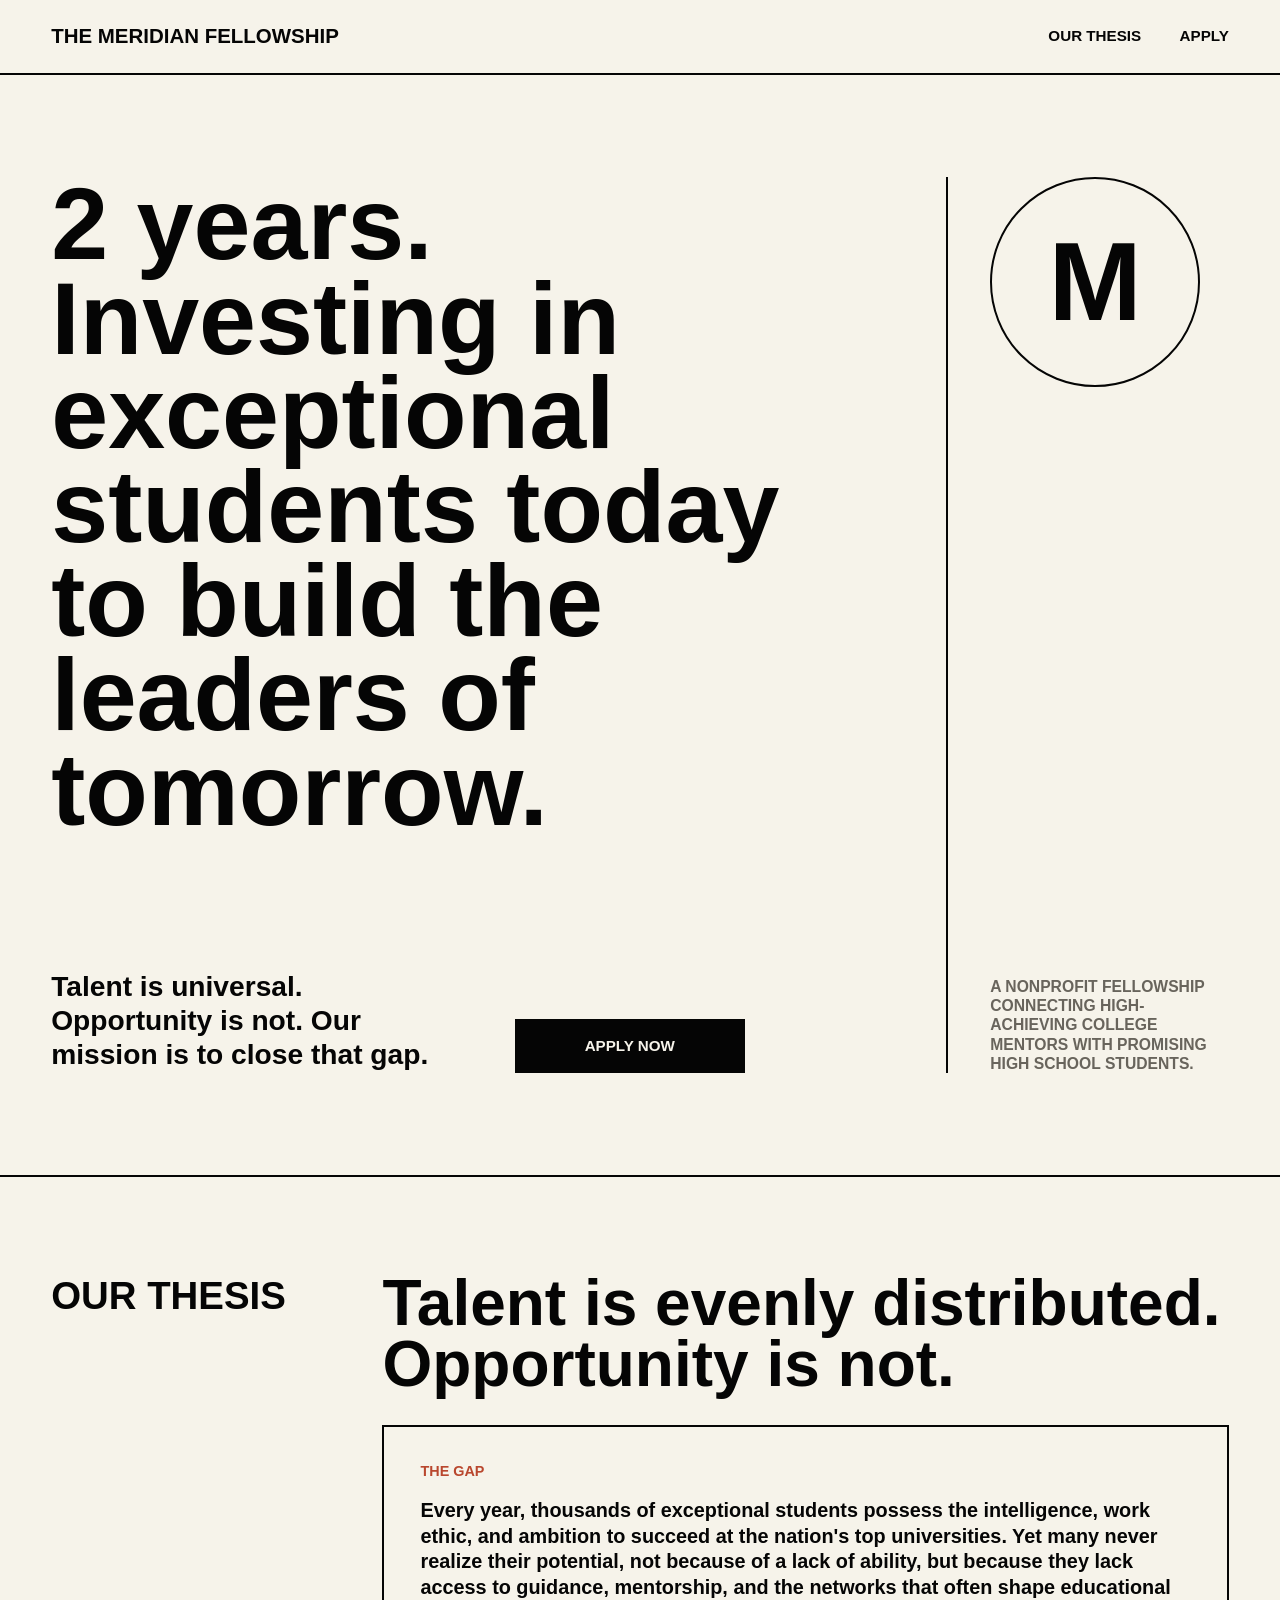
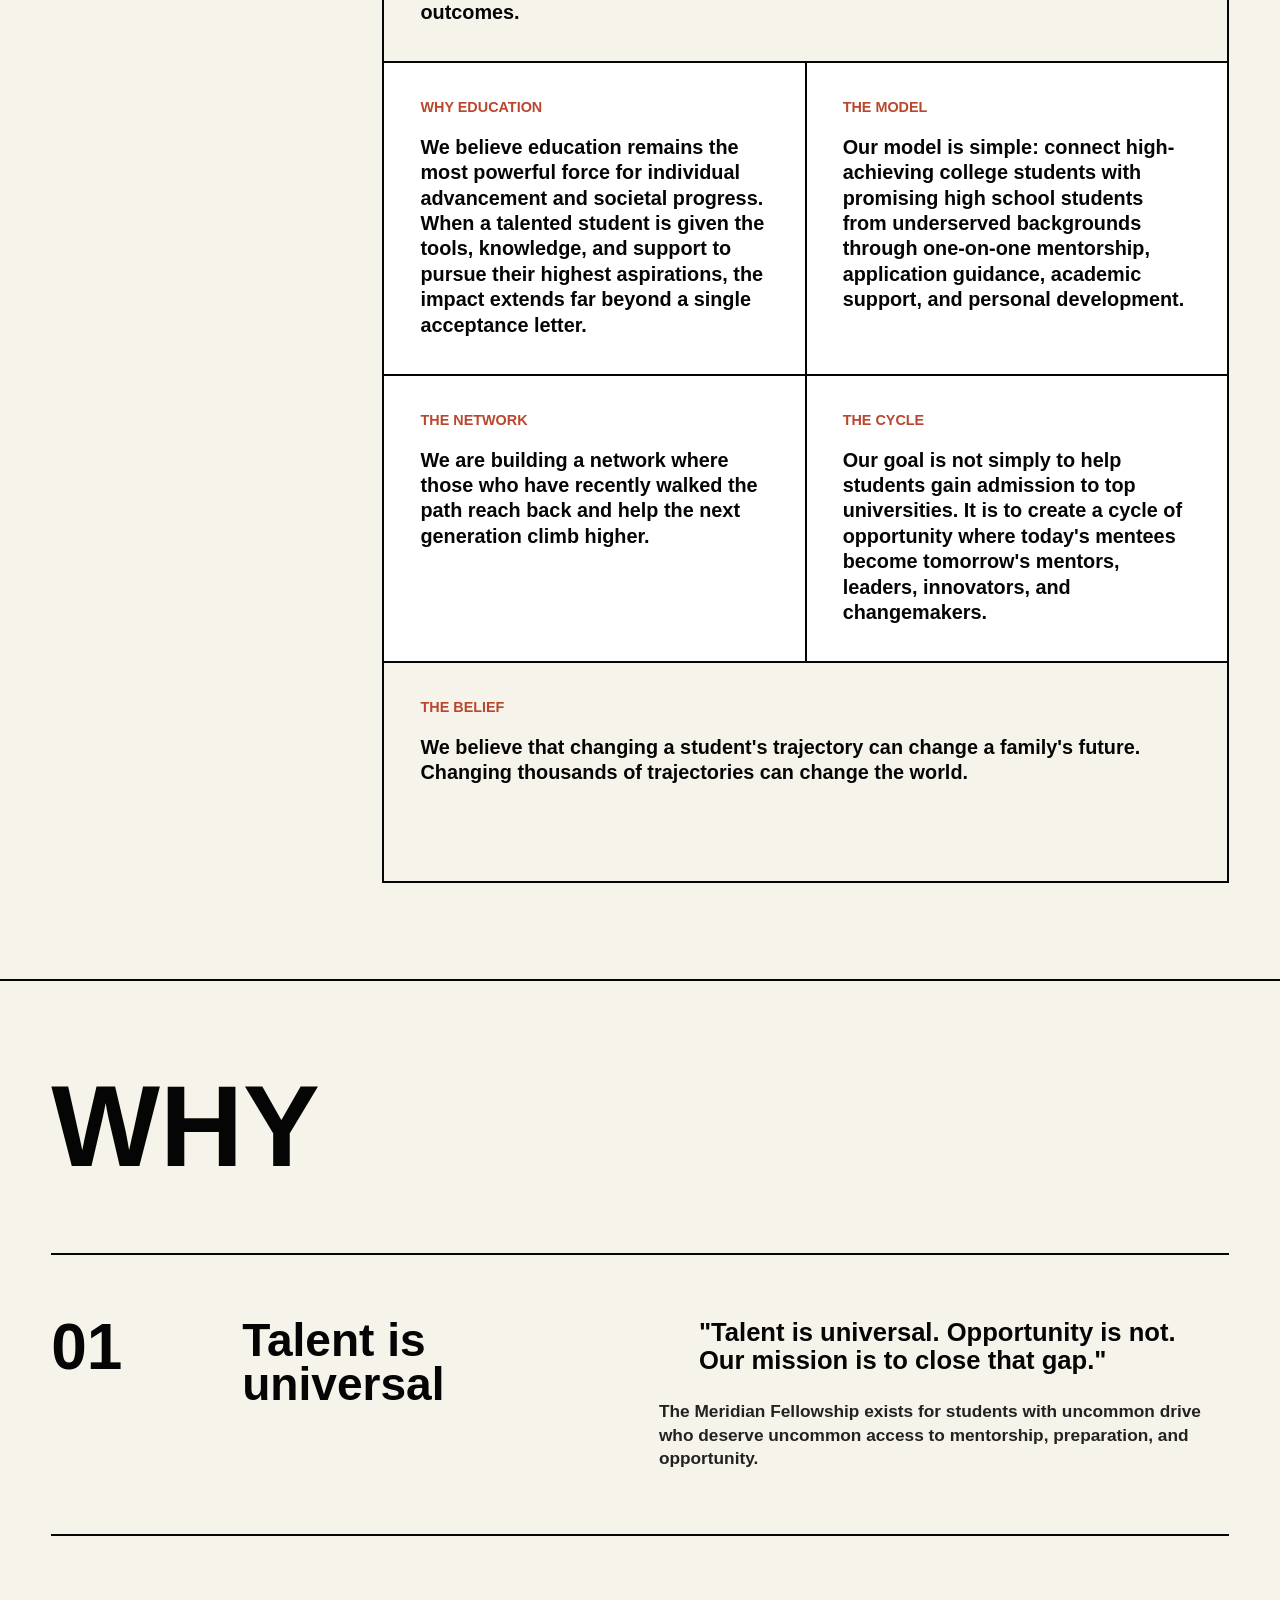
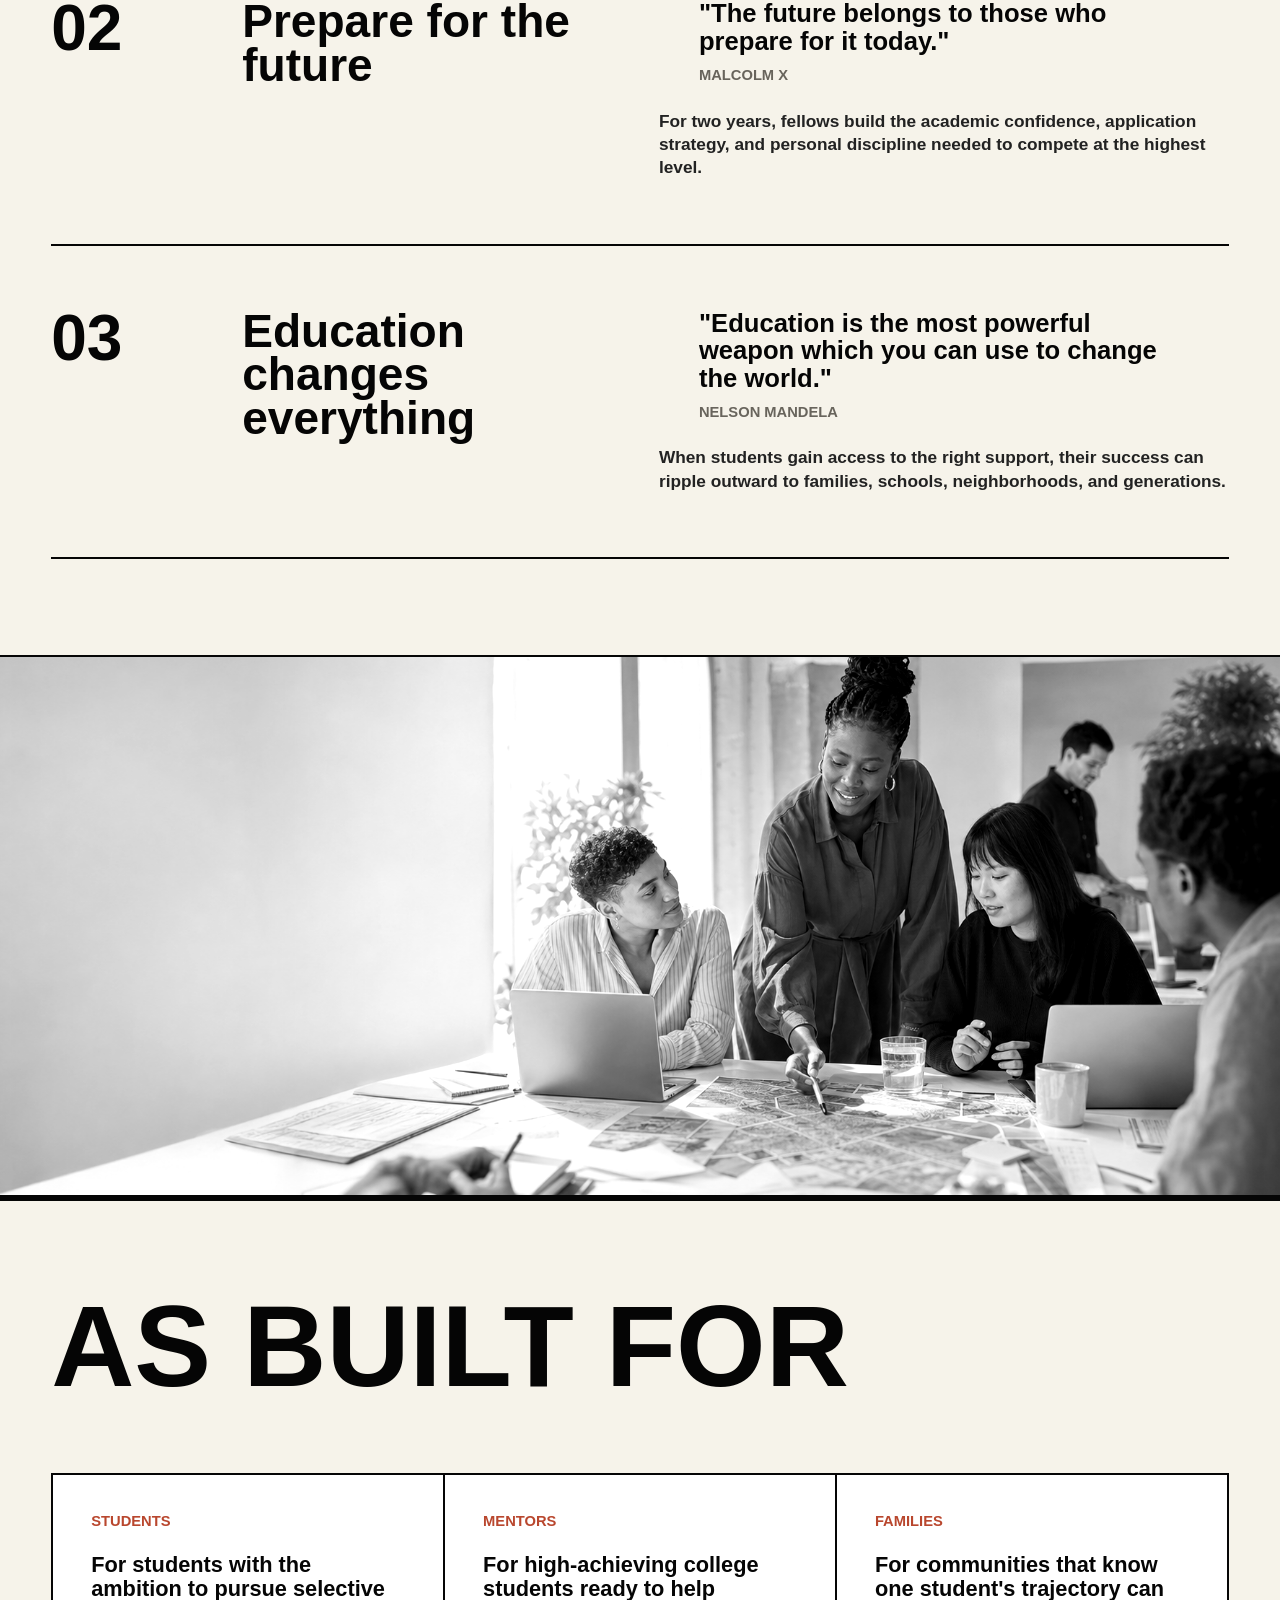
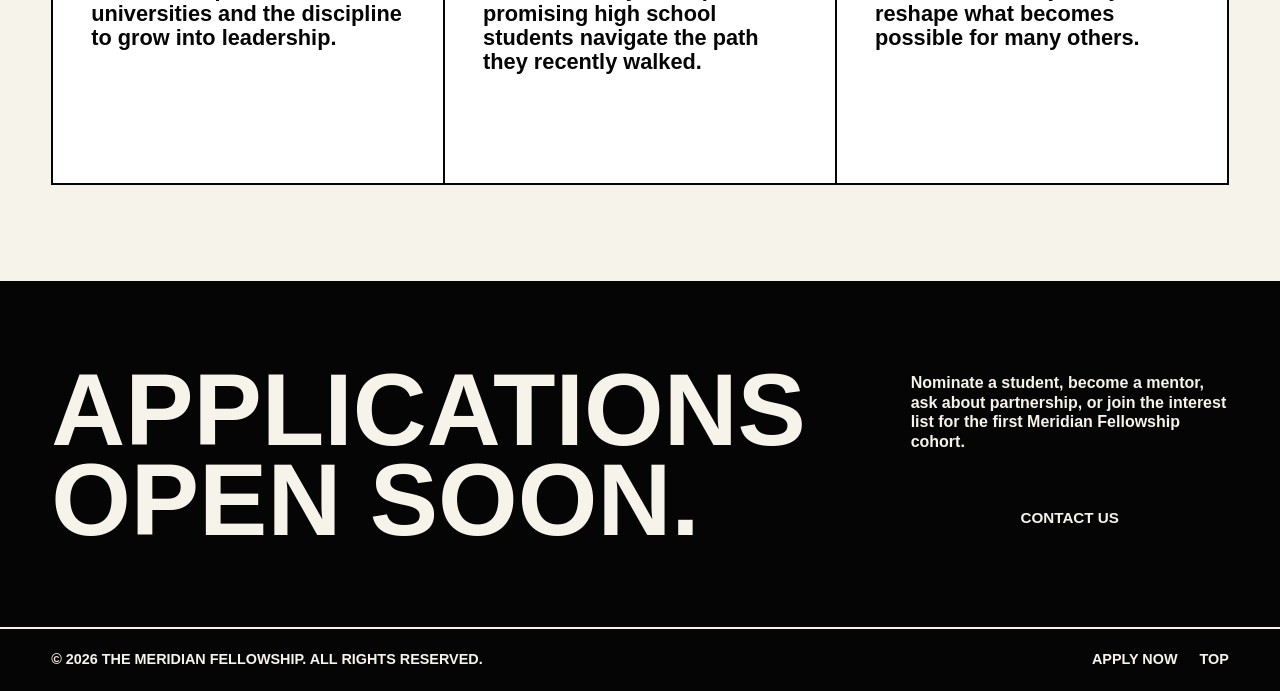
==== commit f1cbcdad: "Update fellowship thesis and student messaging" ====
--- a/index.html
+++ b/index.html
@@ -3,7 +3,7 @@
 <head>
   <meta charset="UTF-8">
   <meta name="viewport" content="width=device-width, initial-scale=1.0">
-  <meta name="description" content="The Meridian Fellowship gives emerging civic leaders the time, mentorship, and network to build stronger public life.">
+  <meta name="description" content="The Meridian Fellowship is a two-year mentorship program investing in exceptional students today to build the leaders of tomorrow.">
   <title>The Meridian Fellowship</title>
   <style>
     :root {
@@ -187,6 +187,13 @@
       gap: clamp(24px, 5vw, 78px);
     }
 
+    .thesis-layout {
+      display: grid;
+      grid-template-columns: minmax(180px, 0.24fr) minmax(0, 0.76fr);
+      gap: clamp(26px, 5vw, 78px);
+      align-items: start;
+    }
+
     .label {
       font-size: clamp(1.5rem, 3vw, 3.4rem);
       font-weight: 900;
@@ -199,6 +206,56 @@
       font-size: clamp(1.45rem, 3.4vw, 4rem);
       font-weight: 900;
       line-height: 1.02;
+    }
+
+    .thesis-stack {
+      display: grid;
+      gap: clamp(18px, 2.5vw, 30px);
+    }
+
+    .thesis-lede {
+      max-width: 980px;
+      margin-bottom: 0;
+      font-size: clamp(2rem, 5vw, 5.5rem);
+      font-weight: 900;
+      line-height: 0.95;
+    }
+
+    .thesis-card-grid {
+      display: grid;
+      grid-template-columns: repeat(2, minmax(0, 1fr));
+      border-top: 2px solid var(--rule);
+      border-left: 2px solid var(--rule);
+    }
+
+    .thesis-card {
+      min-height: 250px;
+      padding: clamp(22px, 3vw, 36px);
+      border-right: 2px solid var(--rule);
+      border-bottom: 2px solid var(--rule);
+      background: var(--white);
+    }
+
+    .thesis-card.wide {
+      grid-column: 1 / -1;
+      min-height: 220px;
+      background: var(--paper);
+    }
+
+    .thesis-card strong {
+      display: block;
+      margin-bottom: 18px;
+      color: var(--accent);
+      font-size: 0.9rem;
+      font-weight: 900;
+      text-transform: uppercase;
+    }
+
+    .thesis-card p {
+      margin-bottom: 0;
+      font-size: clamp(1.05rem, 1.55vw, 1.55rem);
+      font-weight: 800;
+      line-height: 1.28;
     }
 
     .why-list {
@@ -355,6 +412,7 @@
       .hero,
       .hero-bottom,
       .what-grid,
+      .thesis-layout,
       .why-item,
       .contact,
       .footer {
@@ -379,6 +437,14 @@
 
       .notes {
         grid-template-columns: 1fr;
+      }
+
+      .thesis-card-grid {
+        grid-template-columns: 1fr;
+      }
+
+      .thesis-card.wide {
+        grid-column: auto;
       }
     }
 
@@ -405,7 +471,7 @@
     <header class="nav">
       <a class="brand" href="#top">The Meridian Fellowship</a>
       <nav class="nav-links" aria-label="Primary navigation">
-        <a href="#faq">FAQ</a>
+        <a href="#thesis">Our Thesis</a>
         <a href="#apply">Apply</a>
       </nav>
     </header>
@@ -413,22 +479,50 @@
     <main id="top">
       <section class="hero" aria-label="The Meridian Fellowship introduction">
         <div class="hero-copy">
-          <h1 class="intro">The Meridian Fellowship gives emerging civic leaders room to build what communities need next.</h1>
+          <h1 class="intro">2 years. Investing in exceptional students today to build the leaders of tomorrow.</h1>
           <div class="hero-bottom">
-            <p>One year. A serious network. Some public work cannot wait for permission.</p>
+            <p>Talent is universal. Opportunity is not. Our mission is to close that gap.</p>
             <a class="apply-link" href="#apply">Apply Now</a>
           </div>
         </div>
         <aside class="hero-aside" aria-label="Program snapshot">
           <div class="stamp">M</div>
-          <p class="aside-note">A nonprofit fellowship for founders, organizers, educators, and builders of public life.</p>
+          <p class="aside-note">A nonprofit fellowship connecting high-achieving college mentors with promising high school students.</p>
         </aside>
       </section>
 
-      <section class="section" id="faq">
-        <div class="what-grid">
-          <h2 class="label">What</h2>
-          <p class="body-large">The Meridian Fellowship is a year-long program for people building institutions, projects, and coalitions that make civic life more capable, humane, and free.</p>
+      <section class="section" id="thesis">
+        <div class="thesis-layout">
+          <h2 class="label">Our Thesis</h2>
+          <div class="thesis-stack">
+            <p class="thesis-lede">Talent is evenly distributed. Opportunity is not.</p>
+            <div class="thesis-card-grid">
+              <article class="thesis-card wide">
+                <strong>The gap</strong>
+                <p>Every year, thousands of exceptional students possess the intelligence, work ethic, and ambition to succeed at the nation's top universities. Yet many never realize their potential, not because of a lack of ability, but because they lack access to guidance, mentorship, and the networks that often shape educational outcomes.</p>
+              </article>
+              <article class="thesis-card">
+                <strong>Why education</strong>
+                <p>We believe education remains the most powerful force for individual advancement and societal progress. When a talented student is given the tools, knowledge, and support to pursue their highest aspirations, the impact extends far beyond a single acceptance letter.</p>
+              </article>
+              <article class="thesis-card">
+                <strong>The model</strong>
+                <p>Our model is simple: connect high-achieving college students with promising high school students from underserved backgrounds through one-on-one mentorship, application guidance, academic support, and personal development.</p>
+              </article>
+              <article class="thesis-card">
+                <strong>The network</strong>
+                <p>We are building a network where those who have recently walked the path reach back and help the next generation climb higher.</p>
+              </article>
+              <article class="thesis-card">
+                <strong>The cycle</strong>
+                <p>Our goal is not simply to help students gain admission to top universities. It is to create a cycle of opportunity where today's mentees become tomorrow's mentors, leaders, innovators, and changemakers.</p>
+              </article>
+              <article class="thesis-card wide">
+                <strong>The belief</strong>
+                <p>We believe that changing a student's trajectory can change a family's future. Changing thousands of trajectories can change the world.</p>
+              </article>
+            </div>
+          </div>
         </div>
       </section>
 
@@ -437,51 +531,51 @@
         <div class="why-list">
           <article class="why-item">
             <div class="why-number">01</div>
-            <h3 class="why-title">A different path for service</h3>
+            <h3 class="why-title">Talent is universal</h3>
             <div class="why-text">
-              <blockquote>"The place God calls you to is the place where your deep gladness and the world's deep hunger meet."<span class="quote-credit">Frederick Buechner</span></blockquote>
-              <p>Many people feel called to serve before they have a clean title, a polished institution, or a perfect plan. The fellowship gives them disciplined time to clarify the work and the courage to begin.</p>
+              <blockquote>"Talent is universal. Opportunity is not. Our mission is to close that gap."</blockquote>
+              <p>The Meridian Fellowship exists for students with uncommon drive who deserve uncommon access to mentorship, preparation, and opportunity.</p>
             </div>
           </article>
 
           <article class="why-item">
             <div class="why-number">02</div>
-            <h3 class="why-title">Freedom to do the work</h3>
+            <h3 class="why-title">Prepare for the future</h3>
             <div class="why-text">
-              <blockquote>"Never doubt that a small group of thoughtful, committed citizens can change the world."<span class="quote-credit">Margaret Mead</span></blockquote>
-              <p>Fellows receive mentorship, practical formation, and project support without being forced into a single model. We help clear the path so builders can focus on the work only they can do.</p>
+              <blockquote>"The future belongs to those who prepare for it today."<span class="quote-credit">Malcolm X</span></blockquote>
+              <p>For two years, fellows build the academic confidence, application strategy, and personal discipline needed to compete at the highest level.</p>
             </div>
           </article>
 
           <article class="why-item">
             <div class="why-number">03</div>
-            <h3 class="why-title">The network is the work</h3>
+            <h3 class="why-title">Education changes everything</h3>
             <div class="why-text">
-              <blockquote>"We cannot live only for ourselves. A thousand fibers connect us with our fellow men."<span class="quote-credit">Herman Melville</span></blockquote>
-              <p>The hardest part of public leadership is rarely talent. It is finding the right collaborators, advisors, funders, and peers at the right time. Meridian surrounds fellows with people who can help.</p>
+              <blockquote>"Education is the most powerful weapon which you can use to change the world."<span class="quote-credit">Nelson Mandela</span></blockquote>
+              <p>When students gain access to the right support, their success can ripple outward to families, schools, neighborhoods, and generations.</p>
             </div>
           </article>
         </div>
       </section>
 
       <section class="visual-band" aria-label="Meridian Fellowship community">
-        <img src="assets/meridian-fellowship-hero.png" alt="Fellows collaborating in a civic workshop setting">
+        <img src="assets/meridian-fellowship-hero.png" alt="Students and mentors collaborating in a workshop setting">
       </section>
 
       <section class="section" aria-labelledby="notes-heading">
         <h2 class="section-heading" id="notes-heading">As built for</h2>
         <div class="notes">
           <article class="note">
-            <cite>Founders</cite>
-            <p>For people starting nonprofits, civic ventures, mutual aid projects, and mission-driven institutions.</p>
+            <cite>Students</cite>
+            <p>For students with the ambition to pursue selective universities and the discipline to grow into leadership.</p>
           </article>
           <article class="note">
-            <cite>Organizers</cite>
-            <p>For leaders bringing neighbors, congregations, schools, and local partners into durable common work.</p>
+            <cite>Mentors</cite>
+            <p>For high-achieving college students ready to help promising high school students navigate the path they recently walked.</p>
           </article>
           <article class="note">
-            <cite>Builders</cite>
-            <p>For operators who believe public life improves when people make useful things together.</p>
+            <cite>Families</cite>
+            <p>For communities that know one student's trajectory can reshape what becomes possible for many others.</p>
           </article>
         </div>
       </section>
@@ -489,7 +583,7 @@
       <section class="contact" id="apply" aria-label="Apply">
         <h2>Applications open soon.</h2>
         <div class="contact-panel">
-          <p>Nominate a leader, ask about partnership, or join the interest list for the first Meridian Fellowship cohort.</p>
+          <p>Nominate a student, become a mentor, ask about partnership, or join the interest list for the first Meridian Fellowship cohort.</p>
           <a class="apply-link" href="mailto:hello@meridianfellowship.org">Contact Us</a>
         </div>
       </section>
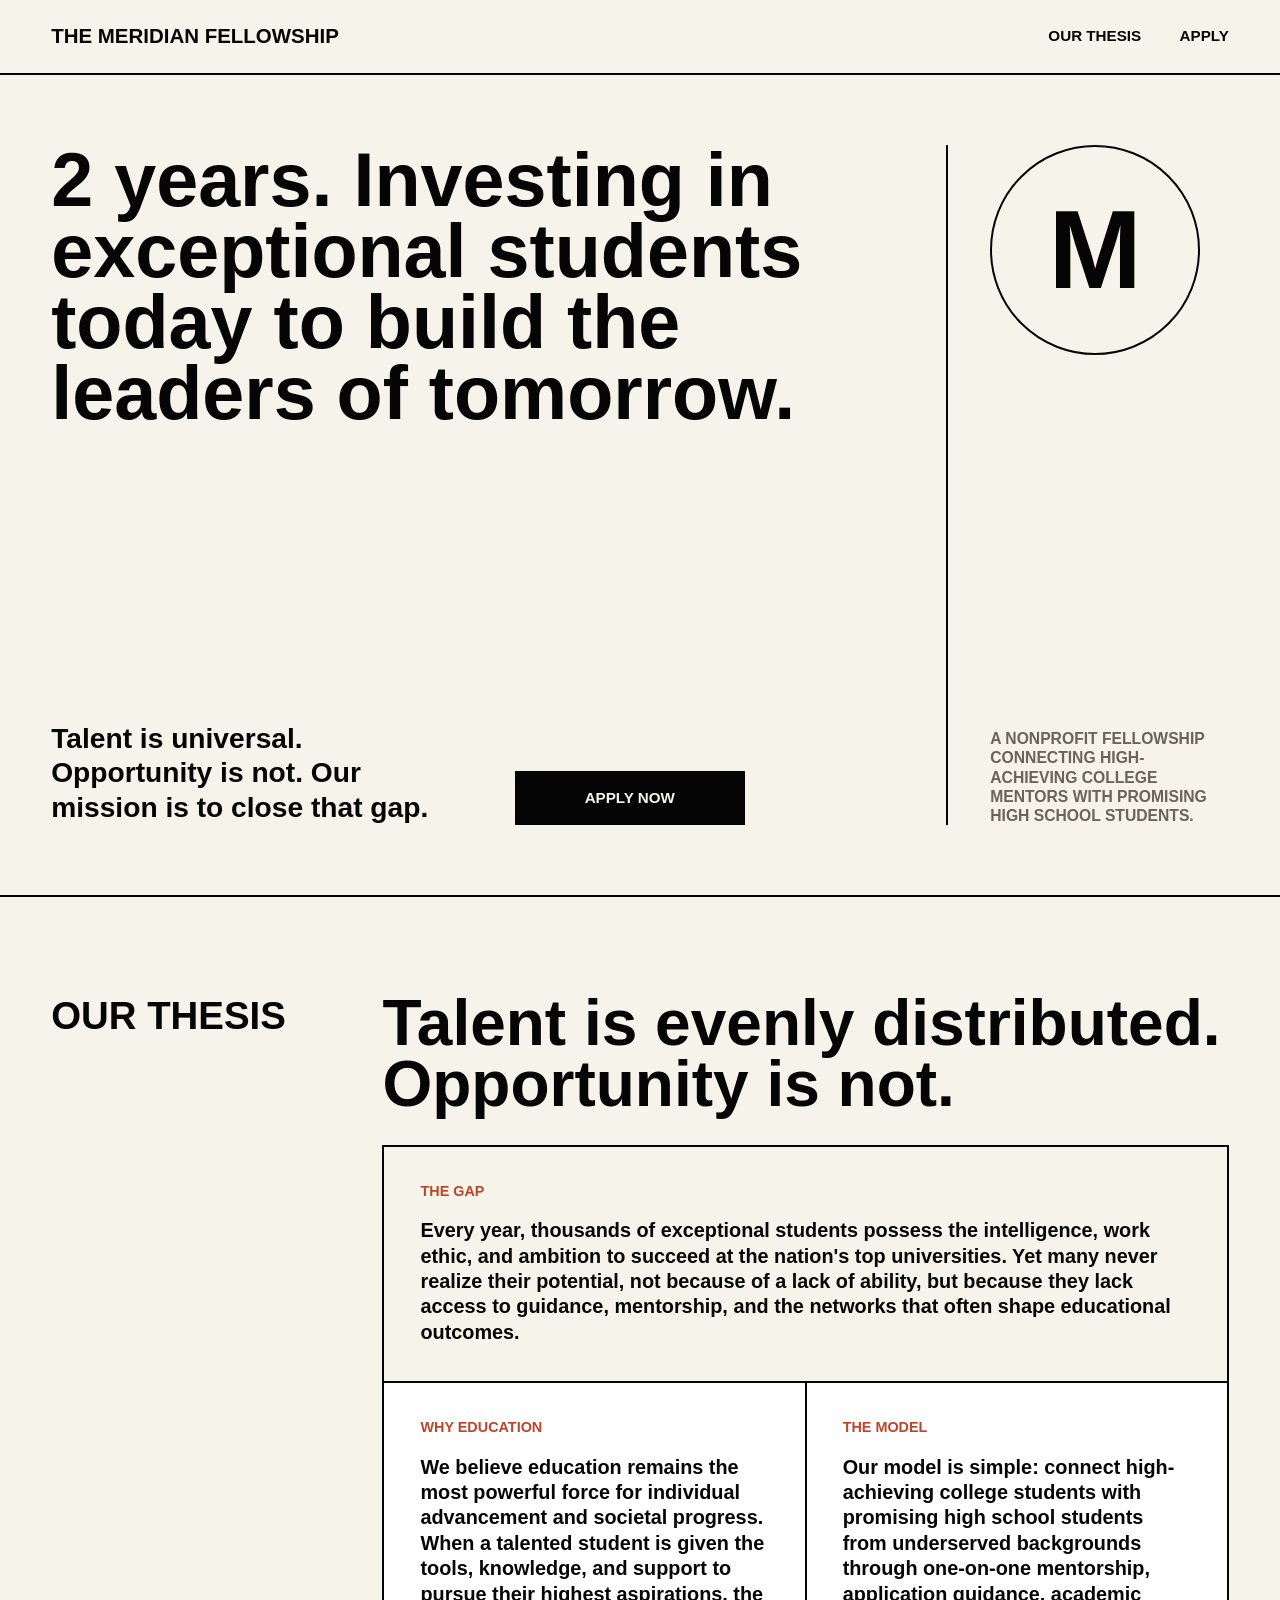
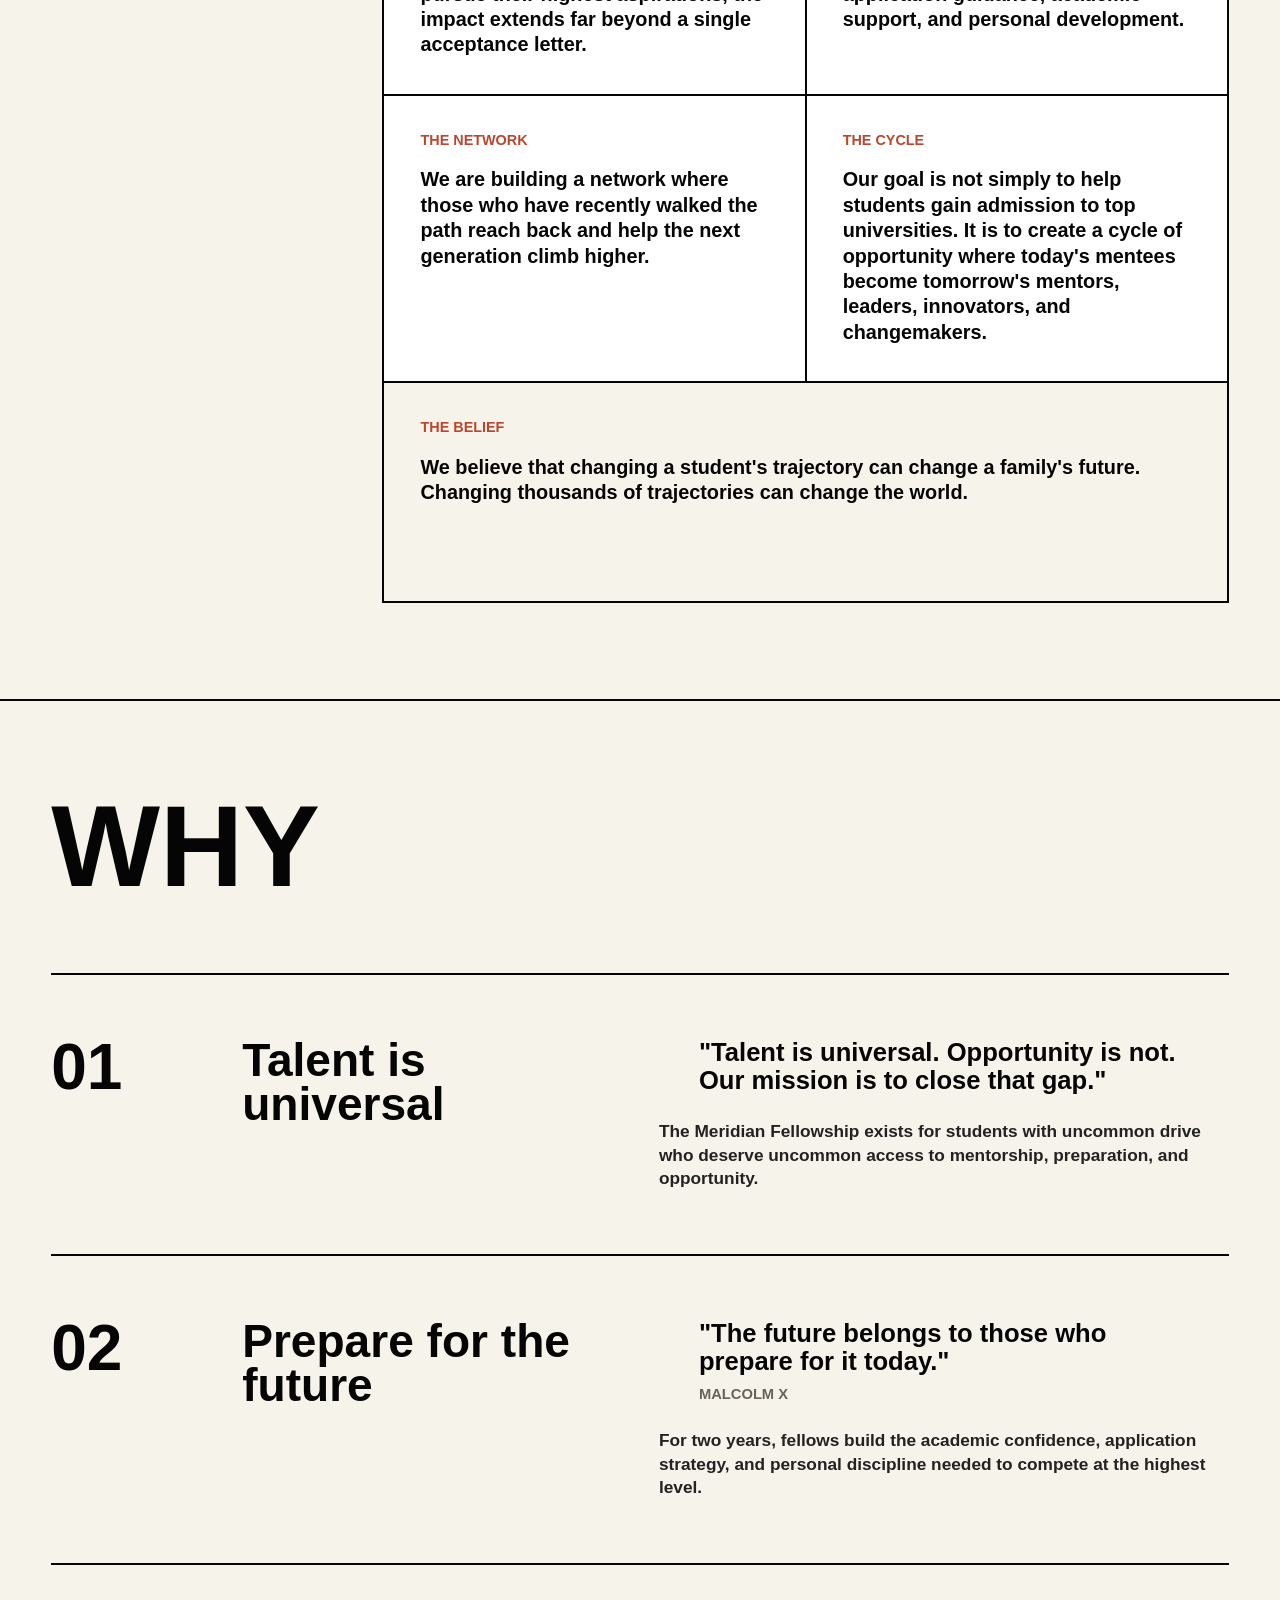
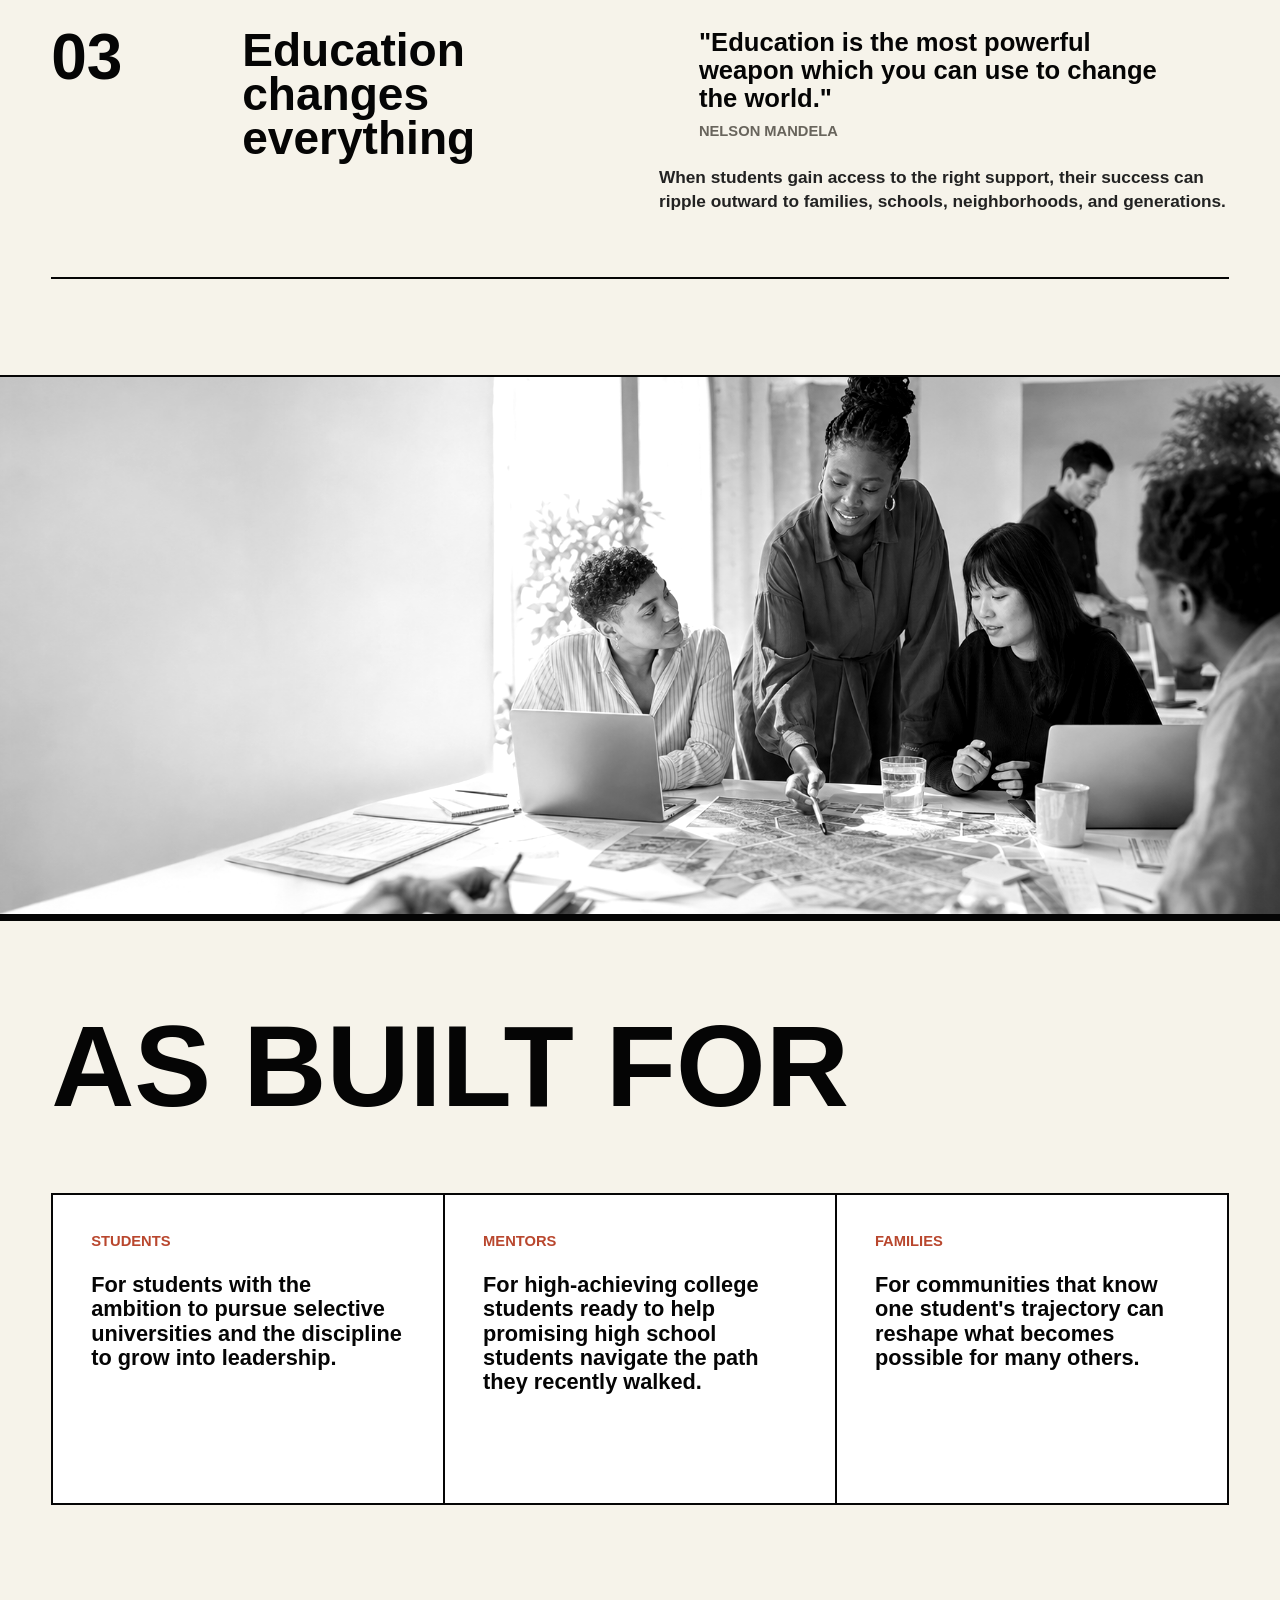
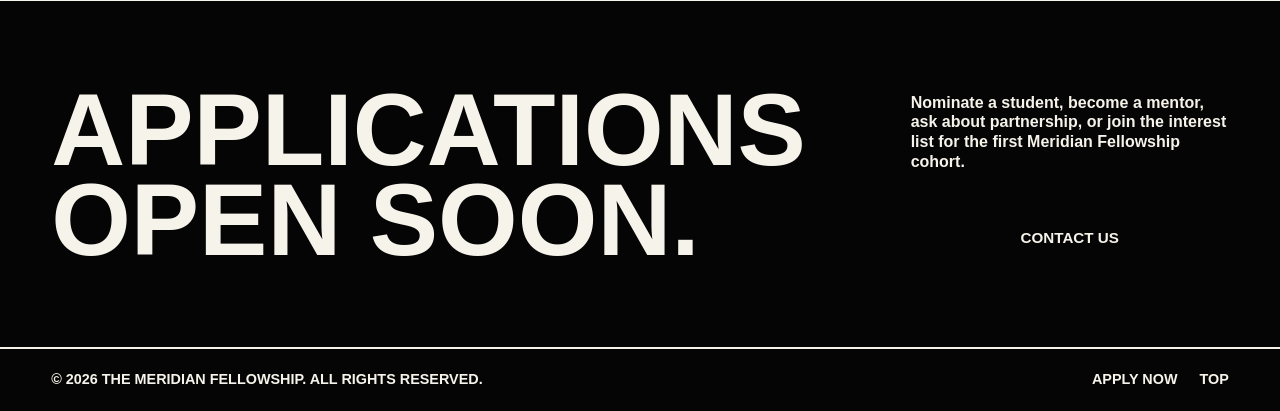
==== commit cca3a5c8: "Tighten hero headline sizing" ====
--- a/index.html
+++ b/index.html
@@ -85,8 +85,8 @@
       display: grid;
       grid-template-columns: minmax(0, 1fr) minmax(250px, 0.34fr);
       gap: clamp(28px, 5vw, 70px);
-      min-height: 78vh;
-      padding: clamp(44px, 8vw, 104px) clamp(18px, 4vw, 56px);
+      min-height: calc(100vh - 78px);
+      padding: clamp(32px, 5.5vw, 70px) clamp(18px, 4vw, 56px);
       border-bottom: 2px solid var(--rule);
     }
 
@@ -99,9 +99,9 @@
 
     .intro {
       max-width: 1000px;
-      font-size: clamp(2.7rem, 8vw, 8.9rem);
-      font-weight: 900;
-      line-height: 0.92;
+      font-size: clamp(2.25rem, 5.9vw, 6.6rem);
+      font-weight: 900;
+      line-height: 0.94;
       letter-spacing: 0;
     }
 
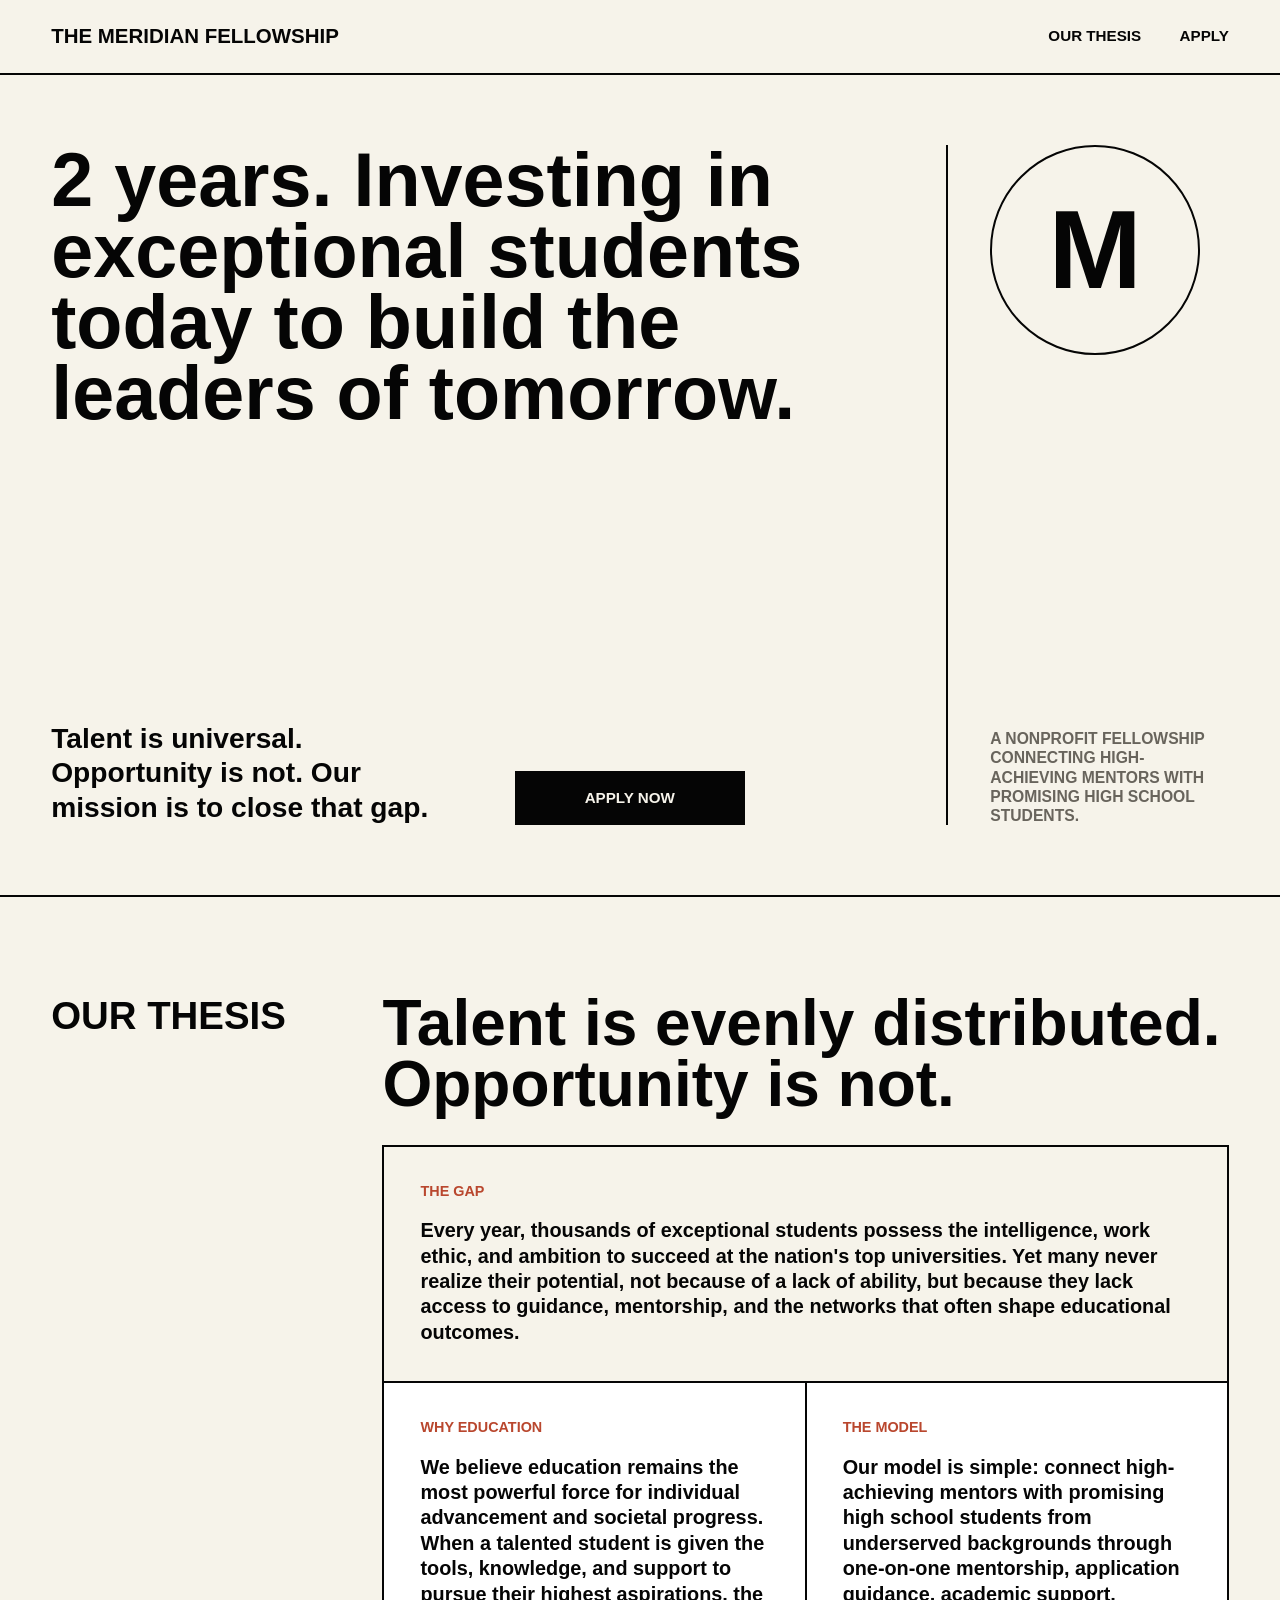
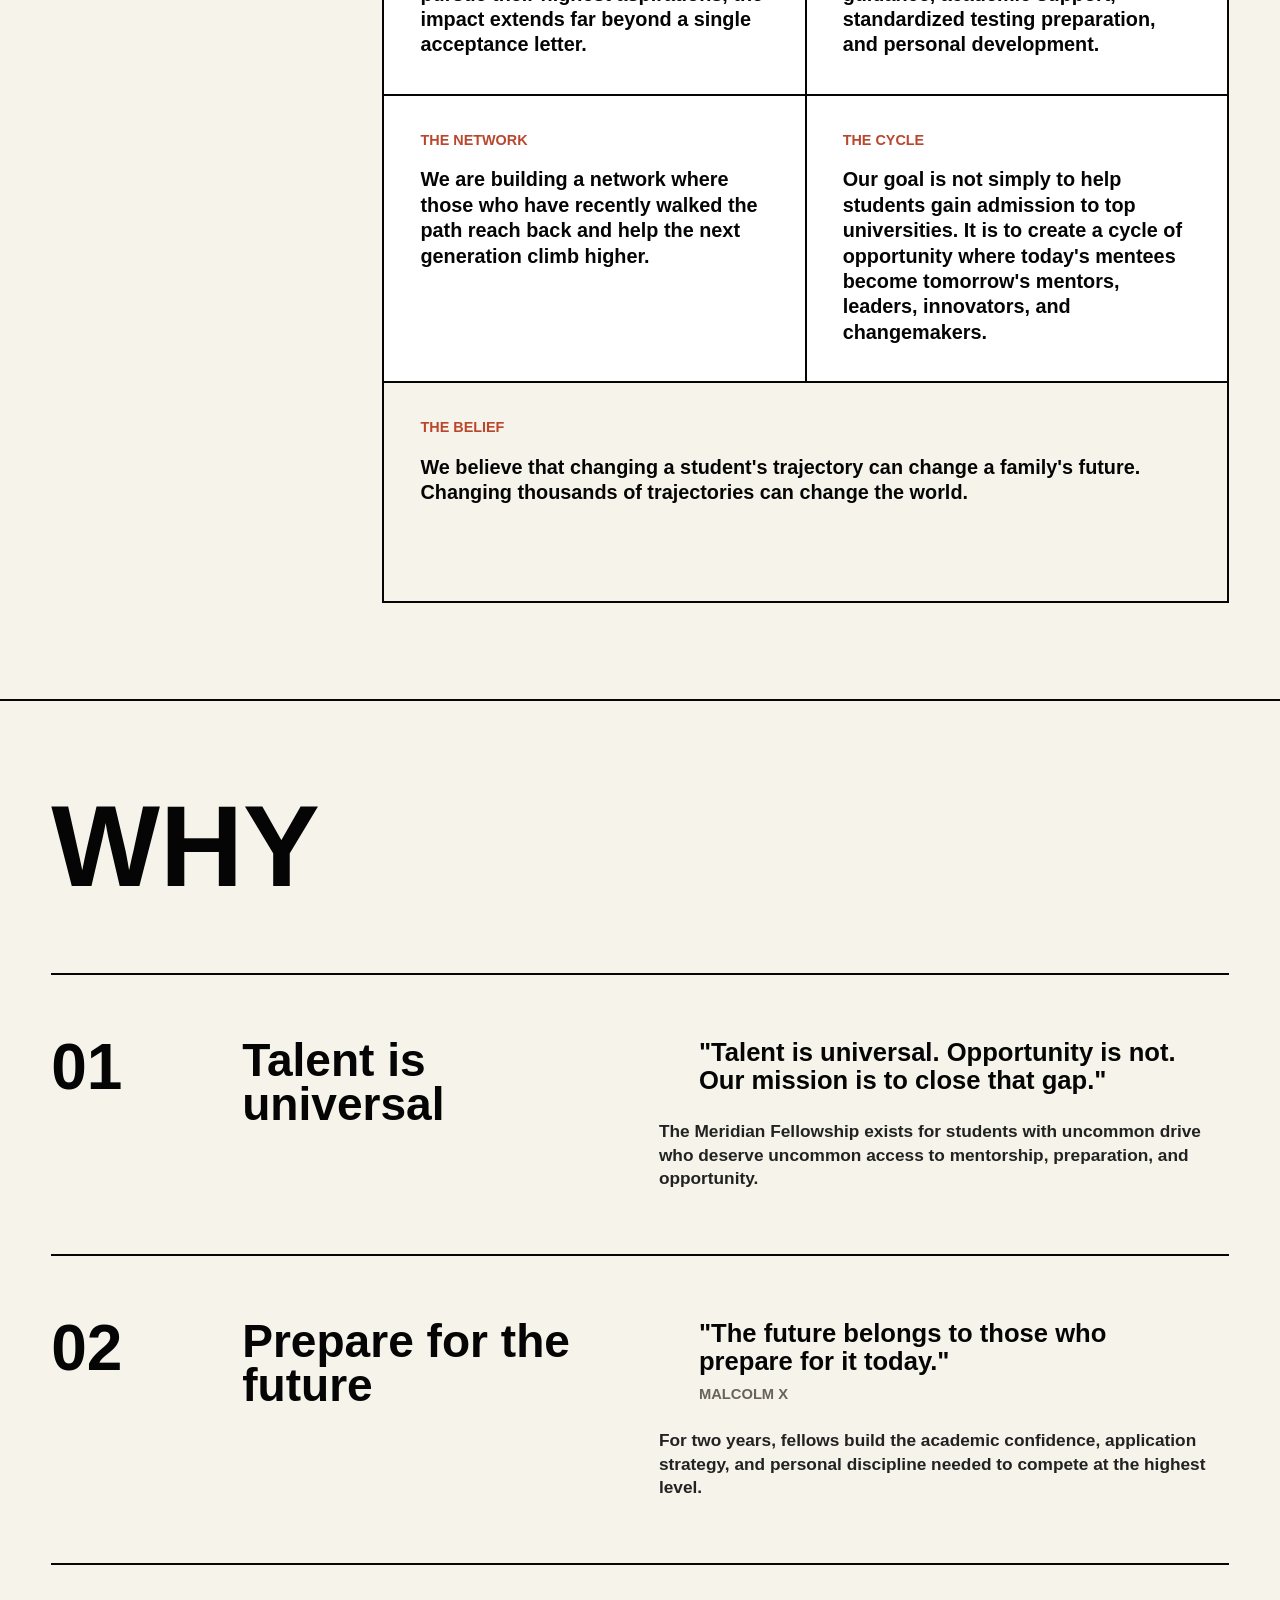
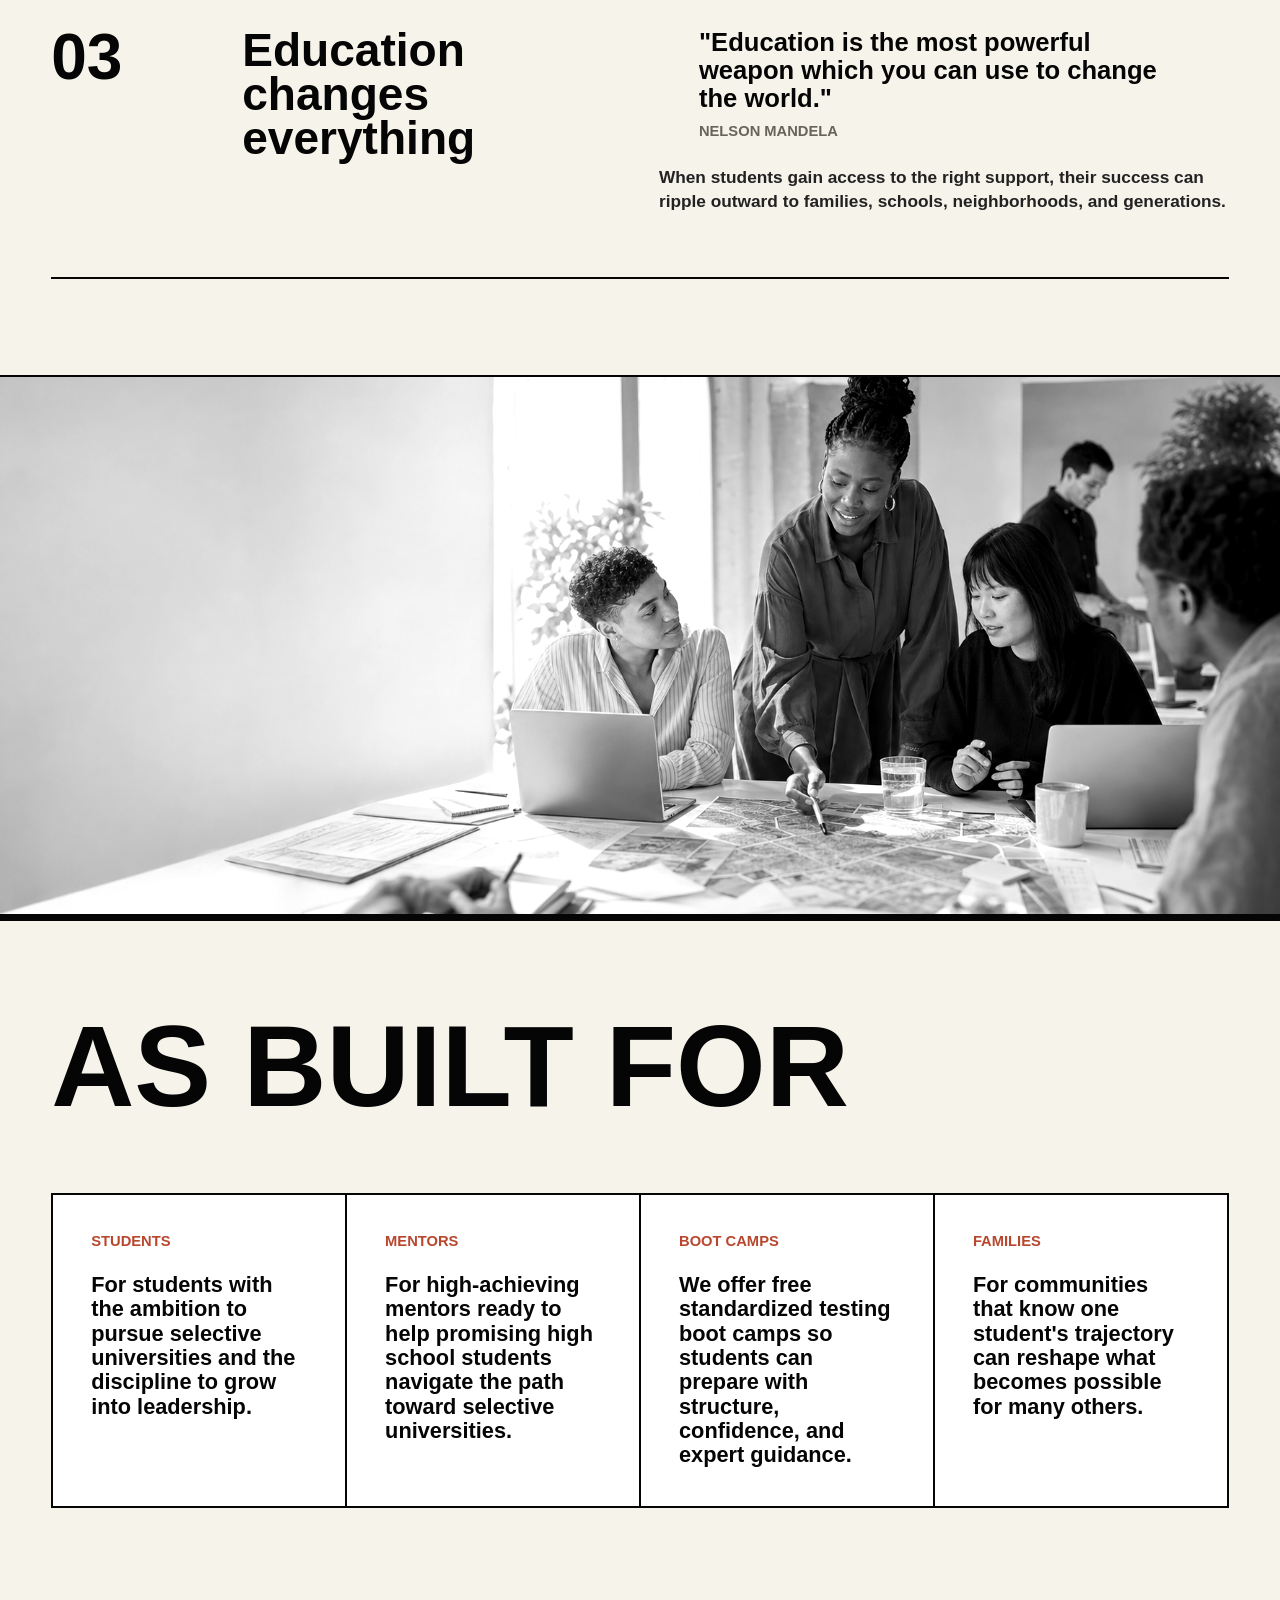
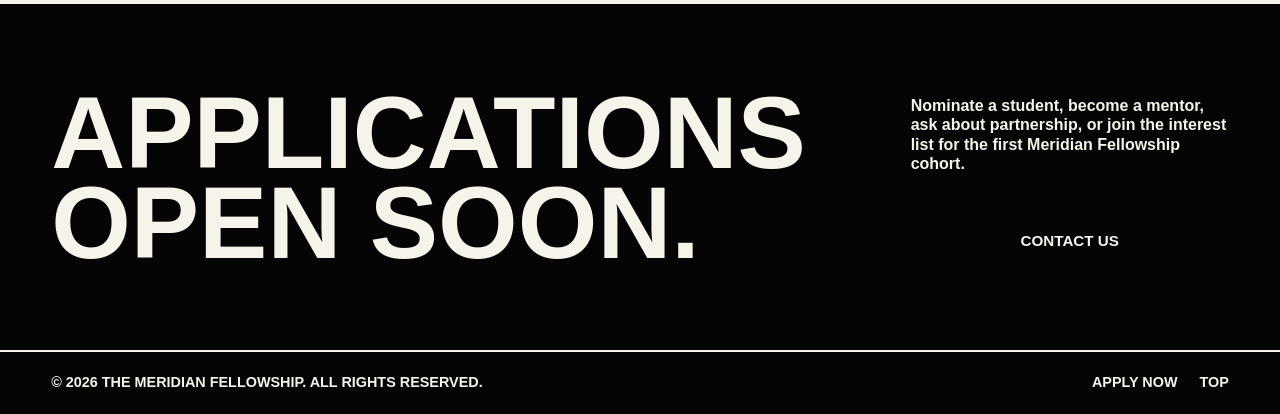
==== commit b0eaa2d7: "Add testing boot camps and update mentor wording" ====
--- a/index.html
+++ b/index.html
@@ -331,7 +331,7 @@
 
     .notes {
       display: grid;
-      grid-template-columns: repeat(3, minmax(0, 1fr));
+      grid-template-columns: repeat(4, minmax(0, 1fr));
       border-top: 2px solid var(--rule);
       border-left: 2px solid var(--rule);
     }
@@ -487,7 +487,7 @@
         </div>
         <aside class="hero-aside" aria-label="Program snapshot">
           <div class="stamp">M</div>
-          <p class="aside-note">A nonprofit fellowship connecting high-achieving college mentors with promising high school students.</p>
+          <p class="aside-note">A nonprofit fellowship connecting high-achieving mentors with promising high school students.</p>
         </aside>
       </section>
 
@@ -507,7 +507,7 @@
               </article>
               <article class="thesis-card">
                 <strong>The model</strong>
-                <p>Our model is simple: connect high-achieving college students with promising high school students from underserved backgrounds through one-on-one mentorship, application guidance, academic support, and personal development.</p>
+                <p>Our model is simple: connect high-achieving mentors with promising high school students from underserved backgrounds through one-on-one mentorship, application guidance, academic support, standardized testing preparation, and personal development.</p>
               </article>
               <article class="thesis-card">
                 <strong>The network</strong>
@@ -571,7 +571,11 @@
           </article>
           <article class="note">
             <cite>Mentors</cite>
-            <p>For high-achieving college students ready to help promising high school students navigate the path they recently walked.</p>
+            <p>For high-achieving mentors ready to help promising high school students navigate the path toward selective universities.</p>
+          </article>
+          <article class="note">
+            <cite>Boot Camps</cite>
+            <p>We offer free standardized testing boot camps so students can prepare with structure, confidence, and expert guidance.</p>
           </article>
           <article class="note">
             <cite>Families</cite>
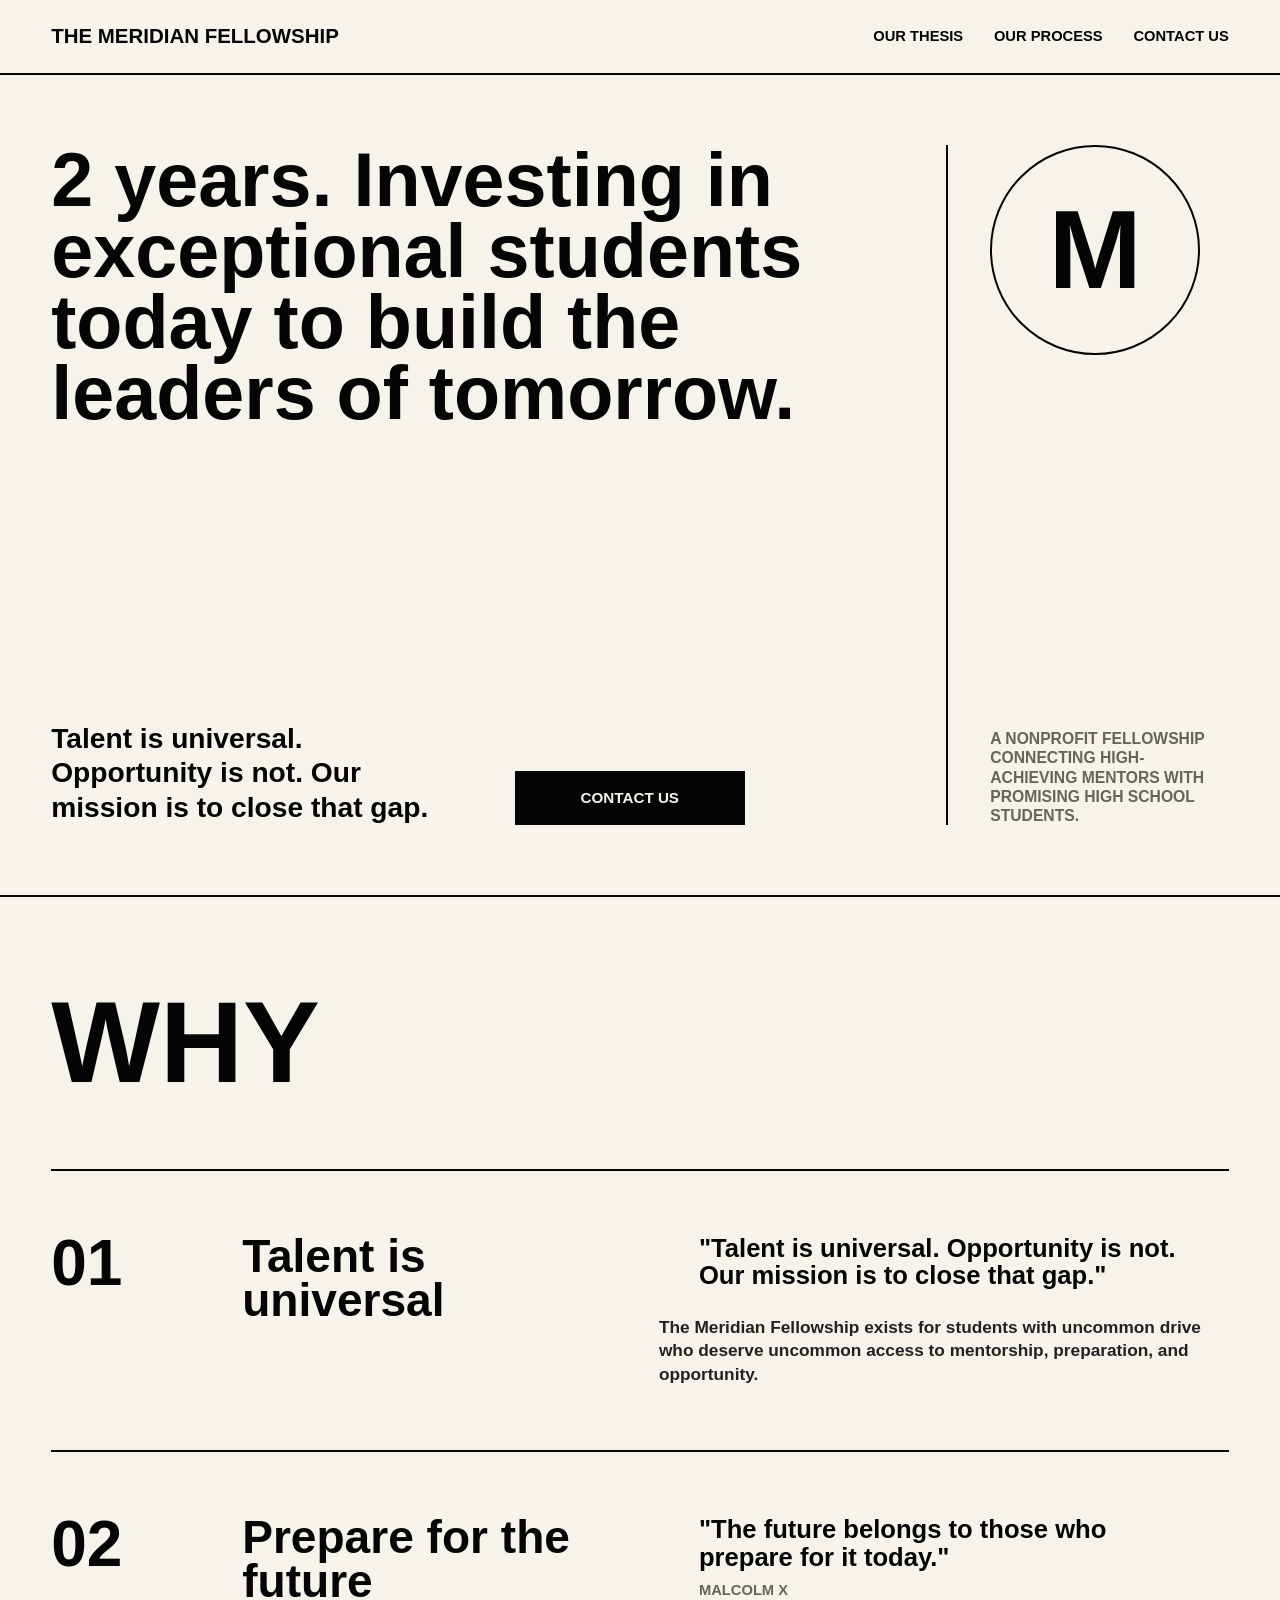
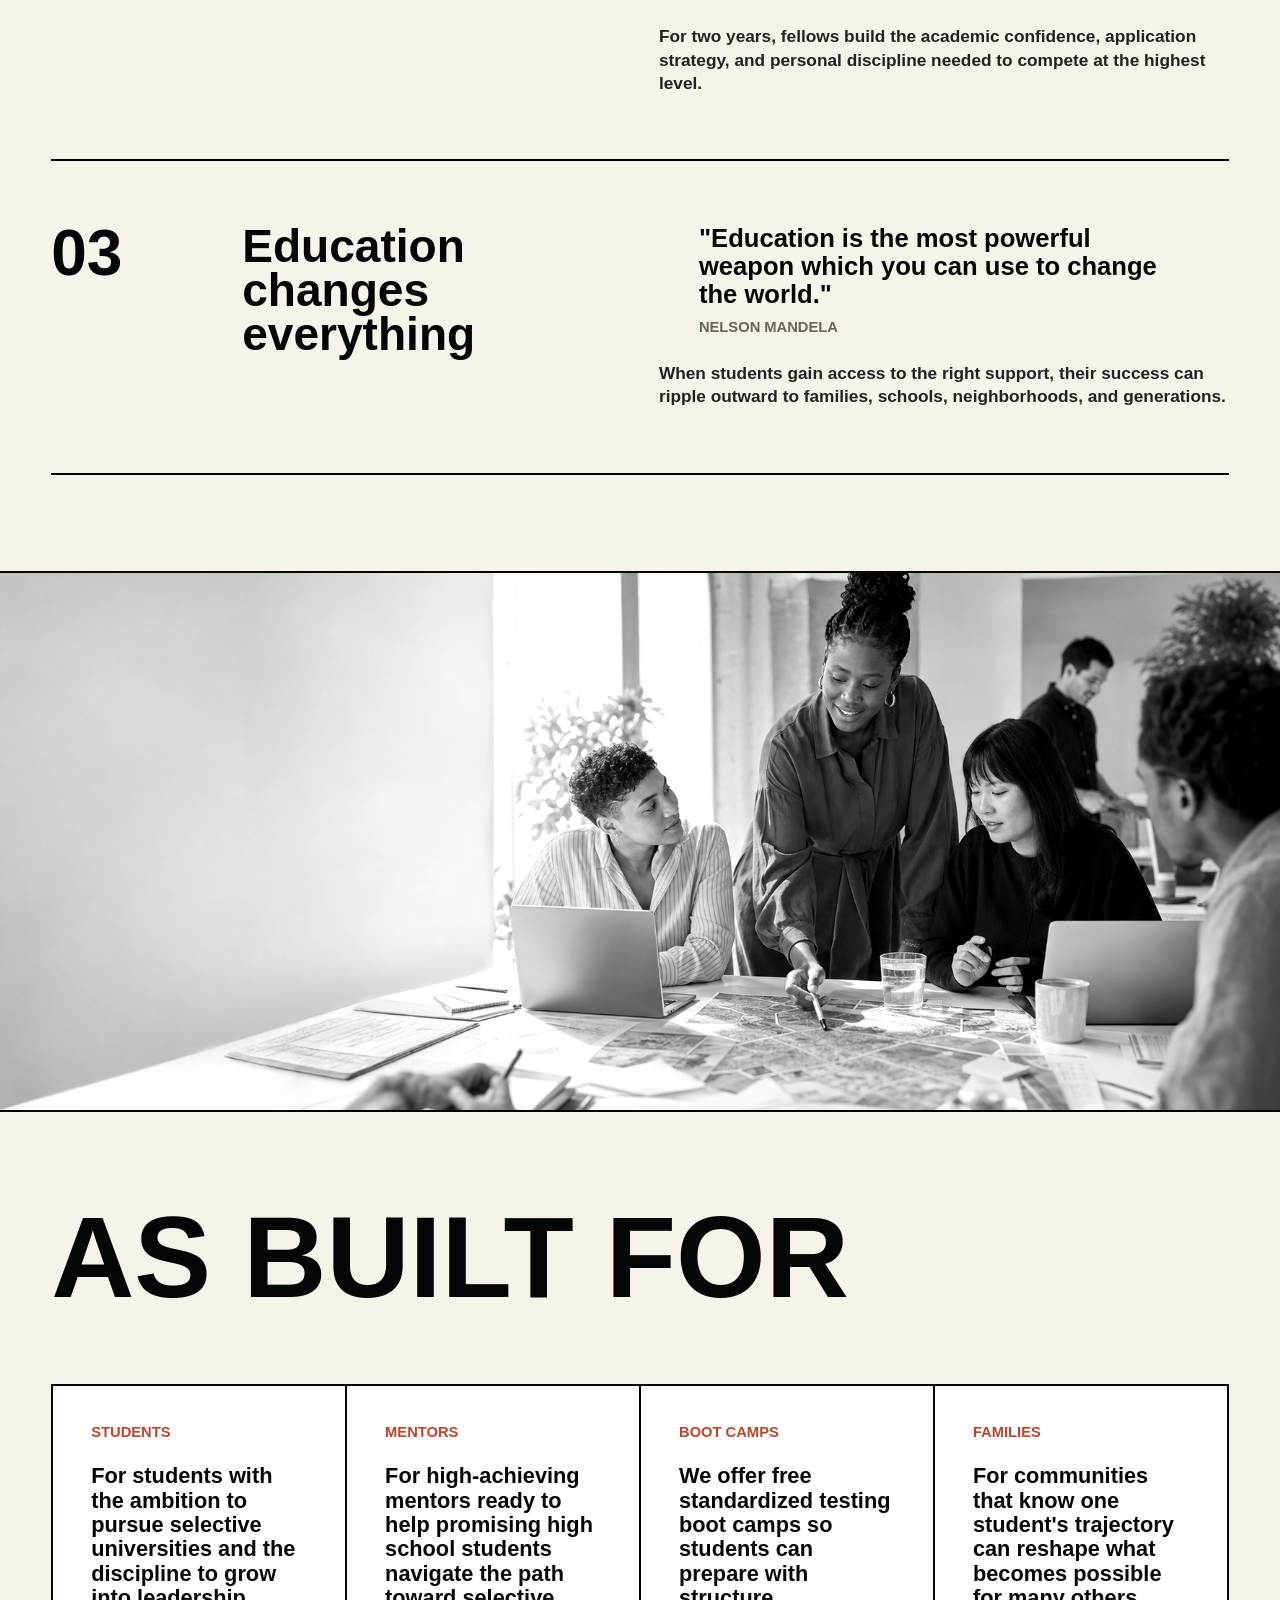
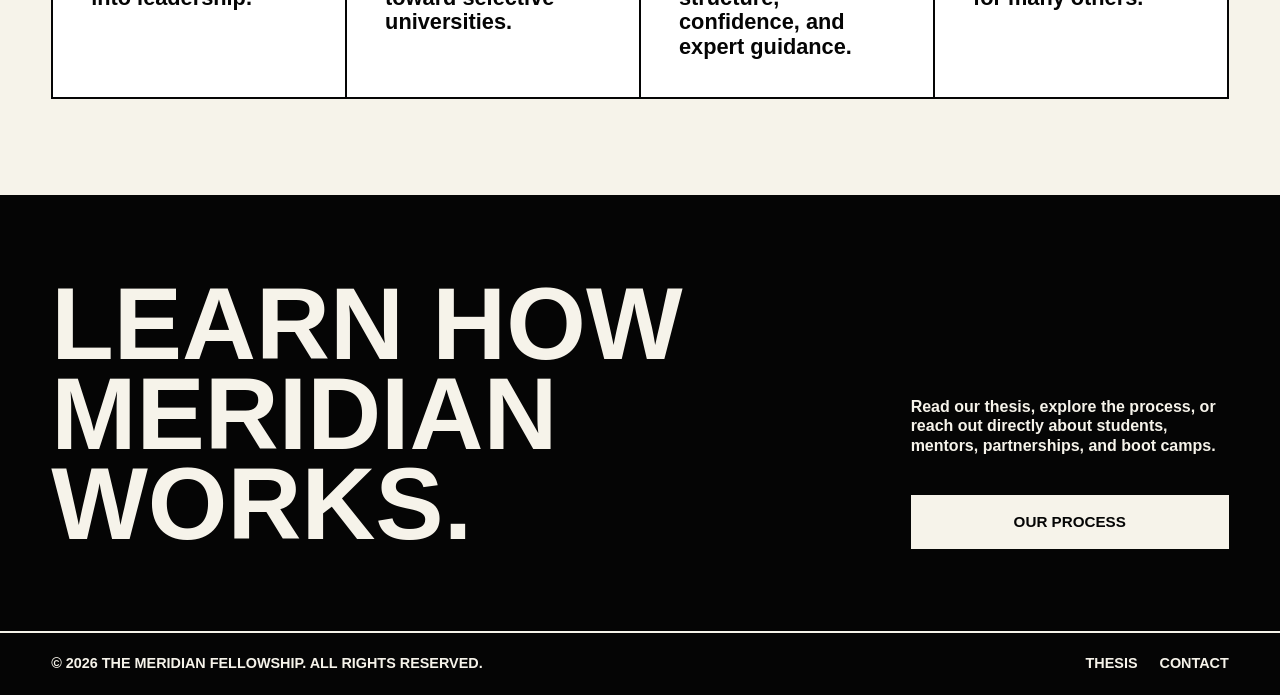
==== commit 233adabb: "Add thesis process and contact pages" ====
--- a/index.html
+++ b/index.html
@@ -5,474 +5,16 @@
   <meta name="viewport" content="width=device-width, initial-scale=1.0">
   <meta name="description" content="The Meridian Fellowship is a two-year mentorship program investing in exceptional students today to build the leaders of tomorrow.">
   <title>The Meridian Fellowship</title>
-  <style>
-    :root {
-      --ink: #050505;
-      --paper: #f6f3ea;
-      --white: #ffffff;
-      --muted: #68645c;
-      --rule: #050505;
-      --soft-rule: rgba(5, 5, 5, 0.18);
-      --accent: #b9472e;
-    }
-
-    * {
-      box-sizing: border-box;
-    }
-
-    html {
-      scroll-behavior: smooth;
-    }
-
-    body {
-      margin: 0;
-      color: var(--ink);
-      background: var(--paper);
-      font-family: Arial, Helvetica, sans-serif;
-      line-height: 1.22;
-    }
-
-    a {
-      color: inherit;
-      text-decoration: none;
-    }
-
-    a:hover {
-      text-decoration: underline;
-      text-decoration-thickness: 2px;
-      text-underline-offset: 0.18em;
-    }
-
-    p,
-    h1,
-    h2,
-    h3,
-    blockquote {
-      margin-top: 0;
-    }
-
-    .page {
-      min-height: 100vh;
-    }
-
-    .nav {
-      display: flex;
-      align-items: center;
-      justify-content: space-between;
-      gap: 24px;
-      padding: 24px clamp(18px, 4vw, 56px);
-      border-bottom: 2px solid var(--rule);
-      background: var(--paper);
-    }
-
-    .brand {
-      font-size: clamp(1rem, 1.6vw, 1.35rem);
-      font-weight: 900;
-      text-transform: uppercase;
-      letter-spacing: 0;
-    }
-
-    .nav-links {
-      display: flex;
-      align-items: center;
-      gap: clamp(18px, 3vw, 42px);
-      font-size: 0.95rem;
-      font-weight: 900;
-      text-transform: uppercase;
-    }
-
-    .hero {
-      display: grid;
-      grid-template-columns: minmax(0, 1fr) minmax(250px, 0.34fr);
-      gap: clamp(28px, 5vw, 70px);
-      min-height: calc(100vh - 78px);
-      padding: clamp(32px, 5.5vw, 70px) clamp(18px, 4vw, 56px);
-      border-bottom: 2px solid var(--rule);
-    }
-
-    .hero-copy {
-      display: flex;
-      flex-direction: column;
-      justify-content: space-between;
-      gap: 48px;
-    }
-
-    .intro {
-      max-width: 1000px;
-      font-size: clamp(2.25rem, 5.9vw, 6.6rem);
-      font-weight: 900;
-      line-height: 0.94;
-      letter-spacing: 0;
-    }
-
-    .hero-bottom {
-      display: grid;
-      grid-template-columns: minmax(0, 0.75fr) minmax(230px, 0.25fr);
-      gap: clamp(24px, 4vw, 60px);
-      align-items: end;
-    }
-
-    .hero-bottom p {
-      max-width: 740px;
-      margin-bottom: 0;
-      font-size: clamp(1.2rem, 2.2vw, 2.05rem);
-      font-weight: 800;
-    }
-
-    .apply-link {
-      display: inline-flex;
-      justify-content: center;
-      min-height: 54px;
-      padding: 17px 24px;
-      border: 2px solid var(--rule);
-      background: var(--ink);
-      color: var(--paper);
-      font-size: 0.95rem;
-      font-weight: 900;
-      line-height: 1;
-      text-transform: uppercase;
-    }
-
-    .apply-link:hover {
-      background: var(--paper);
-      color: var(--ink);
-      text-decoration: none;
-    }
-
-    .hero-aside {
-      display: flex;
-      min-height: 100%;
-      flex-direction: column;
-      justify-content: space-between;
-      gap: 24px;
-      border-left: 2px solid var(--rule);
-      padding-left: clamp(22px, 4vw, 42px);
-    }
-
-    .stamp {
-      width: min(210px, 100%);
-      aspect-ratio: 1;
-      display: grid;
-      place-items: center;
-      border: 2px solid var(--rule);
-      border-radius: 50%;
-      font-size: clamp(3.5rem, 9vw, 7rem);
-      font-weight: 900;
-    }
-
-    .aside-note {
-      margin: 0;
-      color: var(--muted);
-      font-size: 0.98rem;
-      font-weight: 800;
-      text-transform: uppercase;
-    }
-
-    .section {
-      padding: clamp(44px, 8vw, 96px) clamp(18px, 4vw, 56px);
-      border-bottom: 2px solid var(--rule);
-    }
-
-    .section-heading {
-      margin-bottom: clamp(34px, 6vw, 78px);
-      font-size: clamp(3.4rem, 9vw, 10rem);
-      font-weight: 900;
-      line-height: 0.86;
-      text-transform: uppercase;
-    }
-
-    .what-grid {
-      display: grid;
-      grid-template-columns: minmax(180px, 0.27fr) minmax(0, 0.73fr);
-      gap: clamp(24px, 5vw, 78px);
-    }
-
-    .thesis-layout {
-      display: grid;
-      grid-template-columns: minmax(180px, 0.24fr) minmax(0, 0.76fr);
-      gap: clamp(26px, 5vw, 78px);
-      align-items: start;
-    }
-
-    .label {
-      font-size: clamp(1.5rem, 3vw, 3.4rem);
-      font-weight: 900;
-      text-transform: uppercase;
-    }
-
-    .body-large {
-      max-width: 1060px;
-      margin-bottom: 0;
-      font-size: clamp(1.45rem, 3.4vw, 4rem);
-      font-weight: 900;
-      line-height: 1.02;
-    }
-
-    .thesis-stack {
-      display: grid;
-      gap: clamp(18px, 2.5vw, 30px);
-    }
-
-    .thesis-lede {
-      max-width: 980px;
-      margin-bottom: 0;
-      font-size: clamp(2rem, 5vw, 5.5rem);
-      font-weight: 900;
-      line-height: 0.95;
-    }
-
-    .thesis-card-grid {
-      display: grid;
-      grid-template-columns: repeat(2, minmax(0, 1fr));
-      border-top: 2px solid var(--rule);
-      border-left: 2px solid var(--rule);
-    }
-
-    .thesis-card {
-      min-height: 250px;
-      padding: clamp(22px, 3vw, 36px);
-      border-right: 2px solid var(--rule);
-      border-bottom: 2px solid var(--rule);
-      background: var(--white);
-    }
-
-    .thesis-card.wide {
-      grid-column: 1 / -1;
-      min-height: 220px;
-      background: var(--paper);
-    }
-
-    .thesis-card strong {
-      display: block;
-      margin-bottom: 18px;
-      color: var(--accent);
-      font-size: 0.9rem;
-      font-weight: 900;
-      text-transform: uppercase;
-    }
-
-    .thesis-card p {
-      margin-bottom: 0;
-      font-size: clamp(1.05rem, 1.55vw, 1.55rem);
-      font-weight: 800;
-      line-height: 1.28;
-    }
-
-    .why-list {
-      display: grid;
-      gap: 0;
-      border-top: 2px solid var(--rule);
-    }
-
-    .why-item {
-      display: grid;
-      grid-template-columns: minmax(84px, 0.13fr) minmax(0, 0.34fr) minmax(0, 0.53fr);
-      gap: clamp(20px, 4vw, 68px);
-      padding: clamp(28px, 5vw, 66px) 0;
-      border-bottom: 2px solid var(--rule);
-    }
-
-    .why-number {
-      font-size: clamp(2rem, 5vw, 6rem);
-      font-weight: 900;
-      line-height: 0.9;
-    }
-
-    .why-title {
-      margin-bottom: 0;
-      font-size: clamp(1.75rem, 3.6vw, 4.5rem);
-      font-weight: 900;
-      line-height: 0.95;
-    }
-
-    .why-text {
-      display: grid;
-      gap: 26px;
-      align-content: start;
-    }
-
-    .why-text blockquote {
-      margin-bottom: 0;
-      font-size: clamp(1.2rem, 2vw, 2rem);
-      font-weight: 900;
-      line-height: 1.08;
-    }
-
-    .quote-credit {
-      display: block;
-      margin-top: 12px;
-      color: var(--muted);
-      font-size: 0.92rem;
-      font-weight: 900;
-      text-transform: uppercase;
-    }
-
-    .why-text p {
-      max-width: 760px;
-      margin-bottom: 0;
-      color: #222;
-      font-size: clamp(1rem, 1.35vw, 1.28rem);
-      font-weight: 700;
-      line-height: 1.35;
-    }
-
-    .visual-band {
-      padding: 0;
-      border-bottom: 2px solid var(--rule);
-      background: var(--ink);
-    }
-
-    .visual-band img {
-      width: 100%;
-      height: clamp(250px, 42vw, 560px);
-      object-fit: cover;
-      filter: grayscale(100%) contrast(1.1);
-    }
-
-    .notes {
-      display: grid;
-      grid-template-columns: repeat(4, minmax(0, 1fr));
-      border-top: 2px solid var(--rule);
-      border-left: 2px solid var(--rule);
-    }
-
-    .note {
-      min-height: 310px;
-      padding: clamp(22px, 3vw, 38px);
-      border-right: 2px solid var(--rule);
-      border-bottom: 2px solid var(--rule);
-      background: var(--white);
-    }
-
-    .note cite {
-      display: block;
-      margin-bottom: 22px;
-      color: var(--accent);
-      font-size: 0.92rem;
-      font-style: normal;
-      font-weight: 900;
-      text-transform: uppercase;
-    }
-
-    .note p {
-      margin-bottom: 0;
-      font-size: clamp(1.1rem, 1.7vw, 1.7rem);
-      font-weight: 900;
-      line-height: 1.12;
-    }
-
-    .contact {
-      display: grid;
-      grid-template-columns: minmax(0, 1fr) minmax(260px, 0.4fr);
-      gap: clamp(26px, 5vw, 80px);
-      align-items: end;
-      padding: clamp(42px, 7vw, 82px) clamp(18px, 4vw, 56px);
-      background: var(--ink);
-      color: var(--paper);
-    }
-
-    .contact h2 {
-      max-width: 820px;
-      margin-bottom: 0;
-      font-size: clamp(3rem, 8vw, 8rem);
-      font-weight: 900;
-      line-height: 0.88;
-      text-transform: uppercase;
-    }
-
-    .contact-panel {
-      display: grid;
-      gap: 24px;
-      font-weight: 900;
-    }
-
-    .contact-panel a {
-      color: var(--paper);
-    }
-
-    .footer {
-      display: grid;
-      grid-template-columns: minmax(0, 1fr) auto;
-      gap: 20px;
-      padding: 22px clamp(18px, 4vw, 56px);
-      border-top: 2px solid var(--paper);
-      background: var(--ink);
-      color: var(--paper);
-      font-size: 0.9rem;
-      font-weight: 900;
-      text-transform: uppercase;
-    }
-
-    .footer-links {
-      display: flex;
-      gap: 22px;
-    }
-
-    @media (max-width: 900px) {
-      .hero,
-      .hero-bottom,
-      .what-grid,
-      .thesis-layout,
-      .why-item,
-      .contact,
-      .footer {
-        grid-template-columns: 1fr;
-      }
-
-      .hero {
-        min-height: auto;
-      }
-
-      .hero-aside {
-        min-height: auto;
-        border-top: 2px solid var(--rule);
-        border-left: 0;
-        padding-top: 28px;
-        padding-left: 0;
-      }
-
-      .stamp {
-        width: 160px;
-      }
-
-      .notes {
-        grid-template-columns: 1fr;
-      }
-
-      .thesis-card-grid {
-        grid-template-columns: 1fr;
-      }
-
-      .thesis-card.wide {
-        grid-column: auto;
-      }
-    }
-
-    @media (max-width: 620px) {
-      .nav {
-        align-items: flex-start;
-        flex-direction: column;
-      }
-
-      .nav-links {
-        width: 100%;
-        justify-content: space-between;
-        gap: 12px;
-      }
-
-      .apply-link {
-        width: 100%;
-      }
-    }
-  </style>
+  <link rel="stylesheet" href="styles.css">
 </head>
 <body>
   <div class="page">
     <header class="nav">
-      <a class="brand" href="#top">The Meridian Fellowship</a>
+      <a class="brand" href="index.html">The Meridian Fellowship</a>
       <nav class="nav-links" aria-label="Primary navigation">
-        <a href="#thesis">Our Thesis</a>
-        <a href="#apply">Apply</a>
+        <a href="thesis.html">Our Thesis</a>
+        <a href="process.html">Our Process</a>
+        <a href="contact.html">Contact Us</a>
       </nav>
     </header>
 
@@ -482,48 +24,13 @@
           <h1 class="intro">2 years. Investing in exceptional students today to build the leaders of tomorrow.</h1>
           <div class="hero-bottom">
             <p>Talent is universal. Opportunity is not. Our mission is to close that gap.</p>
-            <a class="apply-link" href="#apply">Apply Now</a>
+            <a class="button-link" href="contact.html">Contact Us</a>
           </div>
         </div>
         <aside class="hero-aside" aria-label="Program snapshot">
           <div class="stamp">M</div>
           <p class="aside-note">A nonprofit fellowship connecting high-achieving mentors with promising high school students.</p>
         </aside>
-      </section>
-
-      <section class="section" id="thesis">
-        <div class="thesis-layout">
-          <h2 class="label">Our Thesis</h2>
-          <div class="thesis-stack">
-            <p class="thesis-lede">Talent is evenly distributed. Opportunity is not.</p>
-            <div class="thesis-card-grid">
-              <article class="thesis-card wide">
-                <strong>The gap</strong>
-                <p>Every year, thousands of exceptional students possess the intelligence, work ethic, and ambition to succeed at the nation's top universities. Yet many never realize their potential, not because of a lack of ability, but because they lack access to guidance, mentorship, and the networks that often shape educational outcomes.</p>
-              </article>
-              <article class="thesis-card">
-                <strong>Why education</strong>
-                <p>We believe education remains the most powerful force for individual advancement and societal progress. When a talented student is given the tools, knowledge, and support to pursue their highest aspirations, the impact extends far beyond a single acceptance letter.</p>
-              </article>
-              <article class="thesis-card">
-                <strong>The model</strong>
-                <p>Our model is simple: connect high-achieving mentors with promising high school students from underserved backgrounds through one-on-one mentorship, application guidance, academic support, standardized testing preparation, and personal development.</p>
-              </article>
-              <article class="thesis-card">
-                <strong>The network</strong>
-                <p>We are building a network where those who have recently walked the path reach back and help the next generation climb higher.</p>
-              </article>
-              <article class="thesis-card">
-                <strong>The cycle</strong>
-                <p>Our goal is not simply to help students gain admission to top universities. It is to create a cycle of opportunity where today's mentees become tomorrow's mentors, leaders, innovators, and changemakers.</p>
-              </article>
-              <article class="thesis-card wide">
-                <strong>The belief</strong>
-                <p>We believe that changing a student's trajectory can change a family's future. Changing thousands of trajectories can change the world.</p>
-              </article>
-            </div>
-          </div>
-        </div>
       </section>
 
       <section class="section" aria-labelledby="why-heading">
@@ -584,11 +91,11 @@
         </div>
       </section>
 
-      <section class="contact" id="apply" aria-label="Apply">
-        <h2>Applications open soon.</h2>
+      <section class="contact-band" aria-label="Explore Meridian">
+        <h2>Learn how Meridian works.</h2>
         <div class="contact-panel">
-          <p>Nominate a student, become a mentor, ask about partnership, or join the interest list for the first Meridian Fellowship cohort.</p>
-          <a class="apply-link" href="mailto:hello@meridianfellowship.org">Contact Us</a>
+          <p>Read our thesis, explore the process, or reach out directly about students, mentors, partnerships, and boot camps.</p>
+          <a class="button-link light" href="process.html">Our Process</a>
         </div>
       </section>
     </main>
@@ -596,8 +103,8 @@
     <footer class="footer">
       <div>&copy; 2026 The Meridian Fellowship. All rights reserved.</div>
       <div class="footer-links">
-        <a href="#apply">Apply Now</a>
-        <a href="#top">Top</a>
+        <a href="thesis.html">Thesis</a>
+        <a href="contact.html">Contact</a>
       </div>
     </footer>
   </div>
--- a/styles.css
+++ b/styles.css
@@ -0,0 +1,542 @@
+:root {
+  --ink: #050505;
+  --paper: #f6f3ea;
+  --white: #ffffff;
+  --muted: #68645c;
+  --rule: #050505;
+  --accent: #b9472e;
+}
+
+* {
+  box-sizing: border-box;
+}
+
+html {
+  scroll-behavior: smooth;
+}
+
+body {
+  margin: 0;
+  color: var(--ink);
+  background: var(--paper);
+  font-family: Arial, Helvetica, sans-serif;
+  line-height: 1.22;
+}
+
+a {
+  color: inherit;
+  text-decoration: none;
+}
+
+a:hover {
+  text-decoration: underline;
+  text-decoration-thickness: 2px;
+  text-underline-offset: 0.18em;
+}
+
+p,
+h1,
+h2,
+h3,
+blockquote {
+  margin-top: 0;
+}
+
+.page {
+  min-height: 100vh;
+}
+
+.nav {
+  display: flex;
+  align-items: center;
+  justify-content: space-between;
+  gap: 24px;
+  padding: 24px clamp(18px, 4vw, 56px);
+  border-bottom: 2px solid var(--rule);
+  background: var(--paper);
+}
+
+.brand {
+  font-size: clamp(1rem, 1.6vw, 1.35rem);
+  font-weight: 900;
+  text-transform: uppercase;
+  letter-spacing: 0;
+}
+
+.nav-links {
+  display: flex;
+  align-items: center;
+  gap: clamp(16px, 2.4vw, 34px);
+  font-size: 0.92rem;
+  font-weight: 900;
+  text-transform: uppercase;
+}
+
+.hero {
+  display: grid;
+  grid-template-columns: minmax(0, 1fr) minmax(250px, 0.34fr);
+  gap: clamp(28px, 5vw, 70px);
+  min-height: calc(100vh - 78px);
+  padding: clamp(32px, 5.5vw, 70px) clamp(18px, 4vw, 56px);
+  border-bottom: 2px solid var(--rule);
+}
+
+.hero-copy {
+  display: flex;
+  flex-direction: column;
+  justify-content: space-between;
+  gap: 48px;
+}
+
+.intro {
+  max-width: 1000px;
+  font-size: clamp(2.25rem, 5.9vw, 6.6rem);
+  font-weight: 900;
+  line-height: 0.94;
+  letter-spacing: 0;
+}
+
+.hero-bottom {
+  display: grid;
+  grid-template-columns: minmax(0, 0.75fr) minmax(230px, 0.25fr);
+  gap: clamp(24px, 4vw, 60px);
+  align-items: end;
+}
+
+.hero-bottom p {
+  max-width: 740px;
+  margin-bottom: 0;
+  font-size: clamp(1.2rem, 2.2vw, 2.05rem);
+  font-weight: 800;
+}
+
+.button-link {
+  display: inline-flex;
+  justify-content: center;
+  min-height: 54px;
+  padding: 17px 24px;
+  border: 2px solid var(--rule);
+  background: var(--ink);
+  color: var(--paper);
+  font-size: 0.95rem;
+  font-weight: 900;
+  line-height: 1;
+  text-transform: uppercase;
+}
+
+.button-link:hover {
+  background: var(--paper);
+  color: var(--ink);
+  text-decoration: none;
+}
+
+.button-link.light {
+  border-color: var(--paper);
+  background: var(--paper);
+  color: var(--ink);
+}
+
+.button-link.light:hover {
+  background: var(--ink);
+  color: var(--paper);
+}
+
+.hero-aside {
+  display: flex;
+  min-height: 100%;
+  flex-direction: column;
+  justify-content: space-between;
+  gap: 24px;
+  border-left: 2px solid var(--rule);
+  padding-left: clamp(22px, 4vw, 42px);
+}
+
+.stamp {
+  width: min(210px, 100%);
+  aspect-ratio: 1;
+  display: grid;
+  place-items: center;
+  border: 2px solid var(--rule);
+  border-radius: 50%;
+  font-size: clamp(3.5rem, 9vw, 7rem);
+  font-weight: 900;
+}
+
+.aside-note {
+  margin: 0;
+  color: var(--muted);
+  font-size: 0.98rem;
+  font-weight: 800;
+  text-transform: uppercase;
+}
+
+.section {
+  padding: clamp(44px, 8vw, 96px) clamp(18px, 4vw, 56px);
+  border-bottom: 2px solid var(--rule);
+}
+
+.section-heading {
+  margin-bottom: clamp(34px, 6vw, 78px);
+  font-size: clamp(3.4rem, 9vw, 10rem);
+  font-weight: 900;
+  line-height: 0.86;
+  text-transform: uppercase;
+}
+
+.page-hero {
+  padding: clamp(46px, 8vw, 100px) clamp(18px, 4vw, 56px);
+  border-bottom: 2px solid var(--rule);
+}
+
+.page-kicker {
+  margin-bottom: 22px;
+  color: var(--accent);
+  font-size: 0.9rem;
+  font-weight: 900;
+  text-transform: uppercase;
+}
+
+.page-title {
+  max-width: 1150px;
+  margin-bottom: 0;
+  font-size: clamp(3.2rem, 9vw, 10rem);
+  font-weight: 900;
+  line-height: 0.88;
+  text-transform: uppercase;
+}
+
+.split-layout,
+.thesis-layout {
+  display: grid;
+  grid-template-columns: minmax(180px, 0.24fr) minmax(0, 0.76fr);
+  gap: clamp(26px, 5vw, 78px);
+  align-items: start;
+}
+
+.label {
+  font-size: clamp(1.5rem, 3vw, 3.4rem);
+  font-weight: 900;
+  text-transform: uppercase;
+}
+
+.body-large {
+  max-width: 1060px;
+  margin-bottom: 0;
+  font-size: clamp(1.45rem, 3.4vw, 4rem);
+  font-weight: 900;
+  line-height: 1.02;
+}
+
+.thesis-stack {
+  display: grid;
+  gap: clamp(18px, 2.5vw, 30px);
+}
+
+.thesis-lede {
+  max-width: 980px;
+  margin-bottom: 0;
+  font-size: clamp(2rem, 5vw, 5.5rem);
+  font-weight: 900;
+  line-height: 0.95;
+}
+
+.card-grid {
+  display: grid;
+  grid-template-columns: repeat(2, minmax(0, 1fr));
+  border-top: 2px solid var(--rule);
+  border-left: 2px solid var(--rule);
+}
+
+.card {
+  min-height: 250px;
+  padding: clamp(22px, 3vw, 36px);
+  border-right: 2px solid var(--rule);
+  border-bottom: 2px solid var(--rule);
+  background: var(--white);
+}
+
+.card.wide {
+  grid-column: 1 / -1;
+  min-height: 220px;
+  background: var(--paper);
+}
+
+.card strong {
+  display: block;
+  margin-bottom: 18px;
+  color: var(--accent);
+  font-size: 0.9rem;
+  font-weight: 900;
+  text-transform: uppercase;
+}
+
+.card p {
+  margin-bottom: 0;
+  font-size: clamp(1.05rem, 1.55vw, 1.55rem);
+  font-weight: 800;
+  line-height: 1.28;
+}
+
+.why-list {
+  display: grid;
+  gap: 0;
+  border-top: 2px solid var(--rule);
+}
+
+.why-item {
+  display: grid;
+  grid-template-columns: minmax(84px, 0.13fr) minmax(0, 0.34fr) minmax(0, 0.53fr);
+  gap: clamp(20px, 4vw, 68px);
+  padding: clamp(28px, 5vw, 66px) 0;
+  border-bottom: 2px solid var(--rule);
+}
+
+.why-number {
+  font-size: clamp(2rem, 5vw, 6rem);
+  font-weight: 900;
+  line-height: 0.9;
+}
+
+.why-title {
+  margin-bottom: 0;
+  font-size: clamp(1.75rem, 3.6vw, 4.5rem);
+  font-weight: 900;
+  line-height: 0.95;
+}
+
+.why-text {
+  display: grid;
+  gap: 26px;
+  align-content: start;
+}
+
+.why-text blockquote {
+  margin-bottom: 0;
+  font-size: clamp(1.2rem, 2vw, 2rem);
+  font-weight: 900;
+  line-height: 1.08;
+}
+
+.quote-credit {
+  display: block;
+  margin-top: 12px;
+  color: var(--muted);
+  font-size: 0.92rem;
+  font-weight: 900;
+  text-transform: uppercase;
+}
+
+.why-text p {
+  max-width: 760px;
+  margin-bottom: 0;
+  color: #222;
+  font-size: clamp(1rem, 1.35vw, 1.28rem);
+  font-weight: 700;
+  line-height: 1.35;
+}
+
+.visual-band {
+  padding: 0;
+  border-bottom: 2px solid var(--rule);
+  background: var(--ink);
+}
+
+.visual-band img {
+  display: block;
+  width: 100%;
+  height: clamp(250px, 42vw, 560px);
+  object-fit: cover;
+  filter: grayscale(100%) contrast(1.1);
+}
+
+.notes {
+  display: grid;
+  grid-template-columns: repeat(4, minmax(0, 1fr));
+  border-top: 2px solid var(--rule);
+  border-left: 2px solid var(--rule);
+}
+
+.note {
+  min-height: 310px;
+  padding: clamp(22px, 3vw, 38px);
+  border-right: 2px solid var(--rule);
+  border-bottom: 2px solid var(--rule);
+  background: var(--white);
+}
+
+.note cite {
+  display: block;
+  margin-bottom: 22px;
+  color: var(--accent);
+  font-size: 0.92rem;
+  font-style: normal;
+  font-weight: 900;
+  text-transform: uppercase;
+}
+
+.note p {
+  margin-bottom: 0;
+  font-size: clamp(1.1rem, 1.7vw, 1.7rem);
+  font-weight: 900;
+  line-height: 1.12;
+}
+
+.process-list {
+  display: grid;
+  gap: 0;
+  border-top: 2px solid var(--rule);
+}
+
+.process-step {
+  display: grid;
+  grid-template-columns: minmax(84px, 0.13fr) minmax(0, 0.87fr);
+  gap: clamp(20px, 5vw, 70px);
+  padding: clamp(30px, 5vw, 72px) 0;
+  border-bottom: 2px solid var(--rule);
+}
+
+.process-step h2 {
+  margin-bottom: 18px;
+  font-size: clamp(2rem, 5vw, 5.7rem);
+  font-weight: 900;
+  line-height: 0.95;
+}
+
+.process-step p {
+  max-width: 920px;
+  margin-bottom: 0;
+  font-size: clamp(1.08rem, 1.6vw, 1.45rem);
+  font-weight: 800;
+  line-height: 1.32;
+}
+
+.contact-grid {
+  display: grid;
+  grid-template-columns: repeat(2, minmax(0, 1fr));
+  border-top: 2px solid var(--rule);
+  border-left: 2px solid var(--rule);
+}
+
+.contact-card {
+  min-height: 300px;
+  padding: clamp(26px, 4vw, 48px);
+  border-right: 2px solid var(--rule);
+  border-bottom: 2px solid var(--rule);
+  background: var(--white);
+}
+
+.contact-card span {
+  display: block;
+  margin-bottom: 24px;
+  color: var(--accent);
+  font-size: 0.95rem;
+  font-weight: 900;
+  text-transform: uppercase;
+}
+
+.contact-card a {
+  overflow-wrap: anywhere;
+  font-size: clamp(1.6rem, 4vw, 4.8rem);
+  font-weight: 900;
+  line-height: 0.95;
+}
+
+.contact-band {
+  display: grid;
+  grid-template-columns: minmax(0, 1fr) minmax(260px, 0.4fr);
+  gap: clamp(26px, 5vw, 80px);
+  align-items: end;
+  padding: clamp(42px, 7vw, 82px) clamp(18px, 4vw, 56px);
+  background: var(--ink);
+  color: var(--paper);
+}
+
+.contact-band h2 {
+  max-width: 820px;
+  margin-bottom: 0;
+  font-size: clamp(3rem, 8vw, 8rem);
+  font-weight: 900;
+  line-height: 0.88;
+  text-transform: uppercase;
+}
+
+.contact-panel {
+  display: grid;
+  gap: 24px;
+  font-weight: 900;
+}
+
+.footer {
+  display: grid;
+  grid-template-columns: minmax(0, 1fr) auto;
+  gap: 20px;
+  padding: 22px clamp(18px, 4vw, 56px);
+  border-top: 2px solid var(--paper);
+  background: var(--ink);
+  color: var(--paper);
+  font-size: 0.9rem;
+  font-weight: 900;
+  text-transform: uppercase;
+}
+
+.footer-links {
+  display: flex;
+  gap: 22px;
+}
+
+@media (max-width: 900px) {
+  .hero,
+  .hero-bottom,
+  .split-layout,
+  .thesis-layout,
+  .why-item,
+  .process-step,
+  .contact-band,
+  .contact-grid,
+  .footer {
+    grid-template-columns: 1fr;
+  }
+
+  .hero {
+    min-height: auto;
+  }
+
+  .hero-aside {
+    min-height: auto;
+    border-top: 2px solid var(--rule);
+    border-left: 0;
+    padding-top: 28px;
+    padding-left: 0;
+  }
+
+  .stamp {
+    width: 160px;
+  }
+
+  .notes,
+  .card-grid {
+    grid-template-columns: 1fr;
+  }
+
+  .card.wide {
+    grid-column: auto;
+  }
+}
+
+@media (max-width: 620px) {
+  .nav {
+    align-items: flex-start;
+    flex-direction: column;
+  }
+
+  .nav-links {
+    width: 100%;
+    align-items: flex-start;
+    flex-direction: column;
+    gap: 12px;
+  }
+
+  .button-link {
+    width: 100%;
+  }
+}
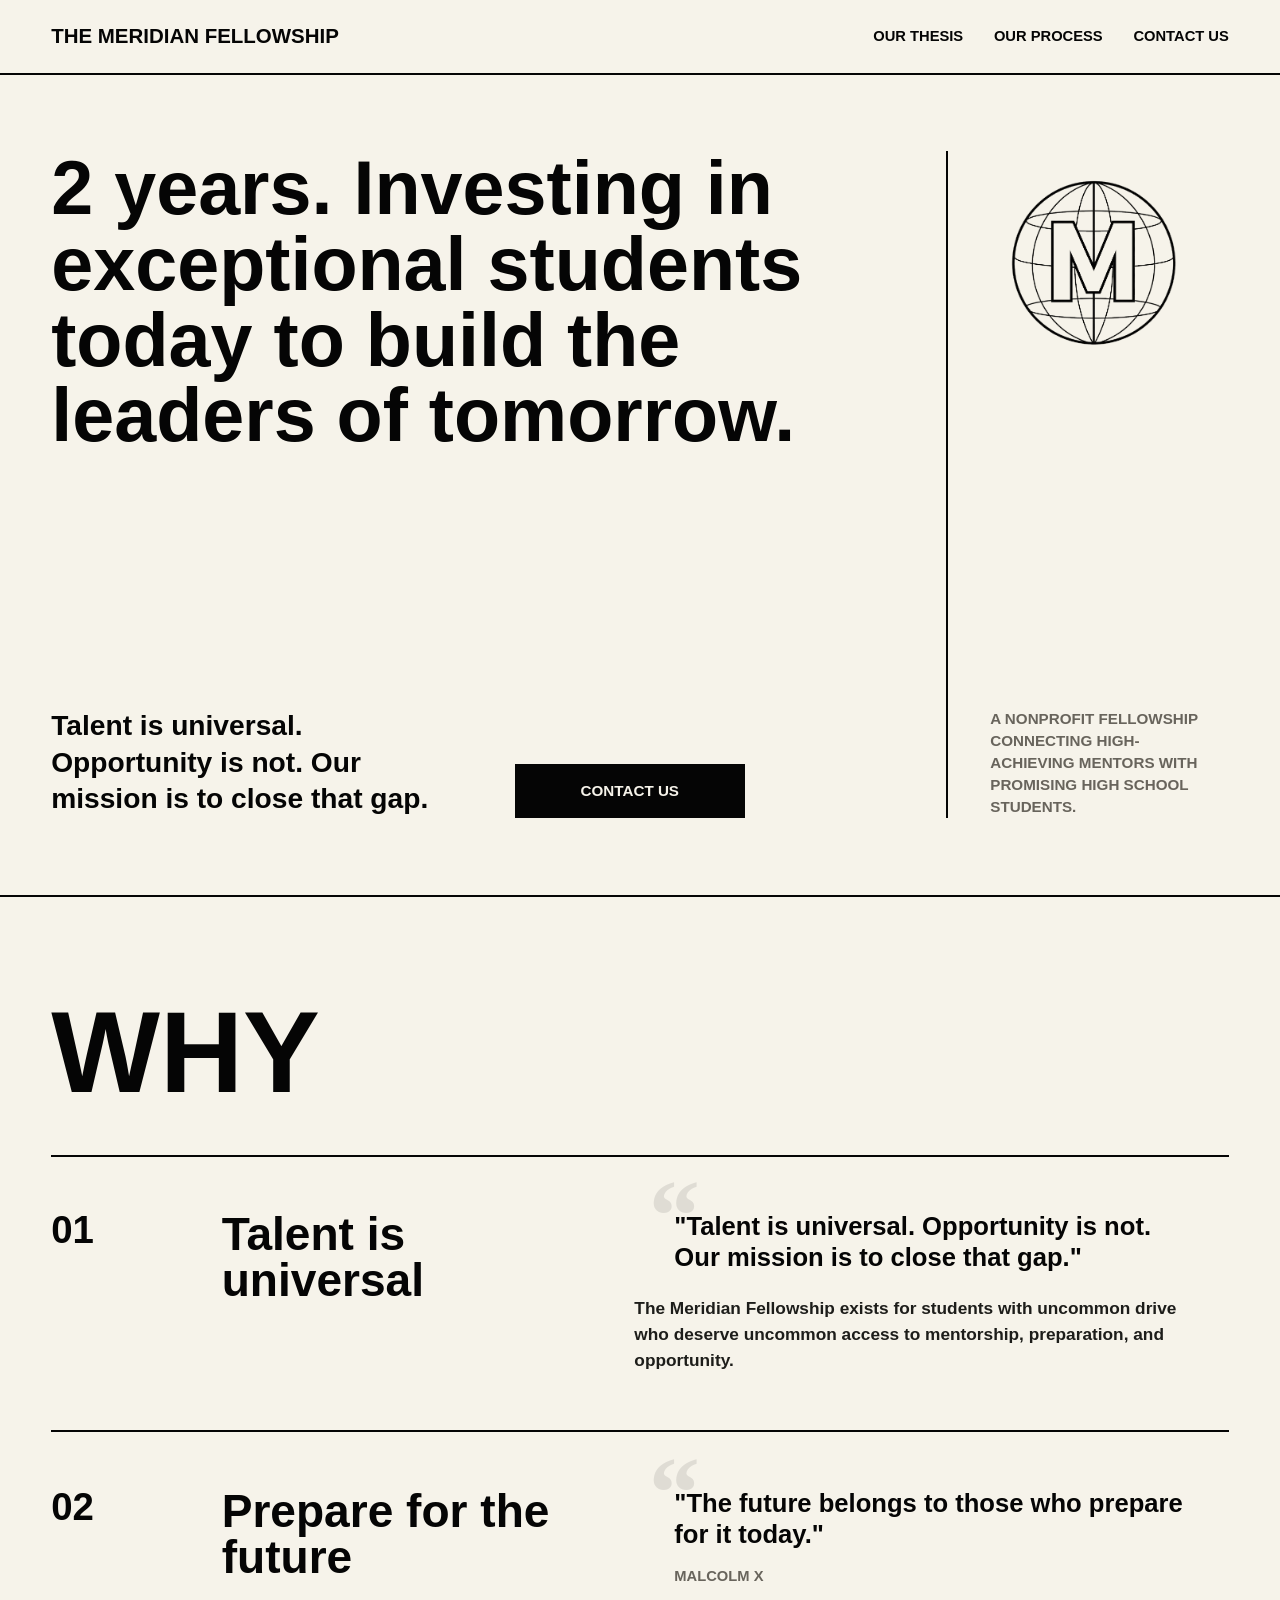
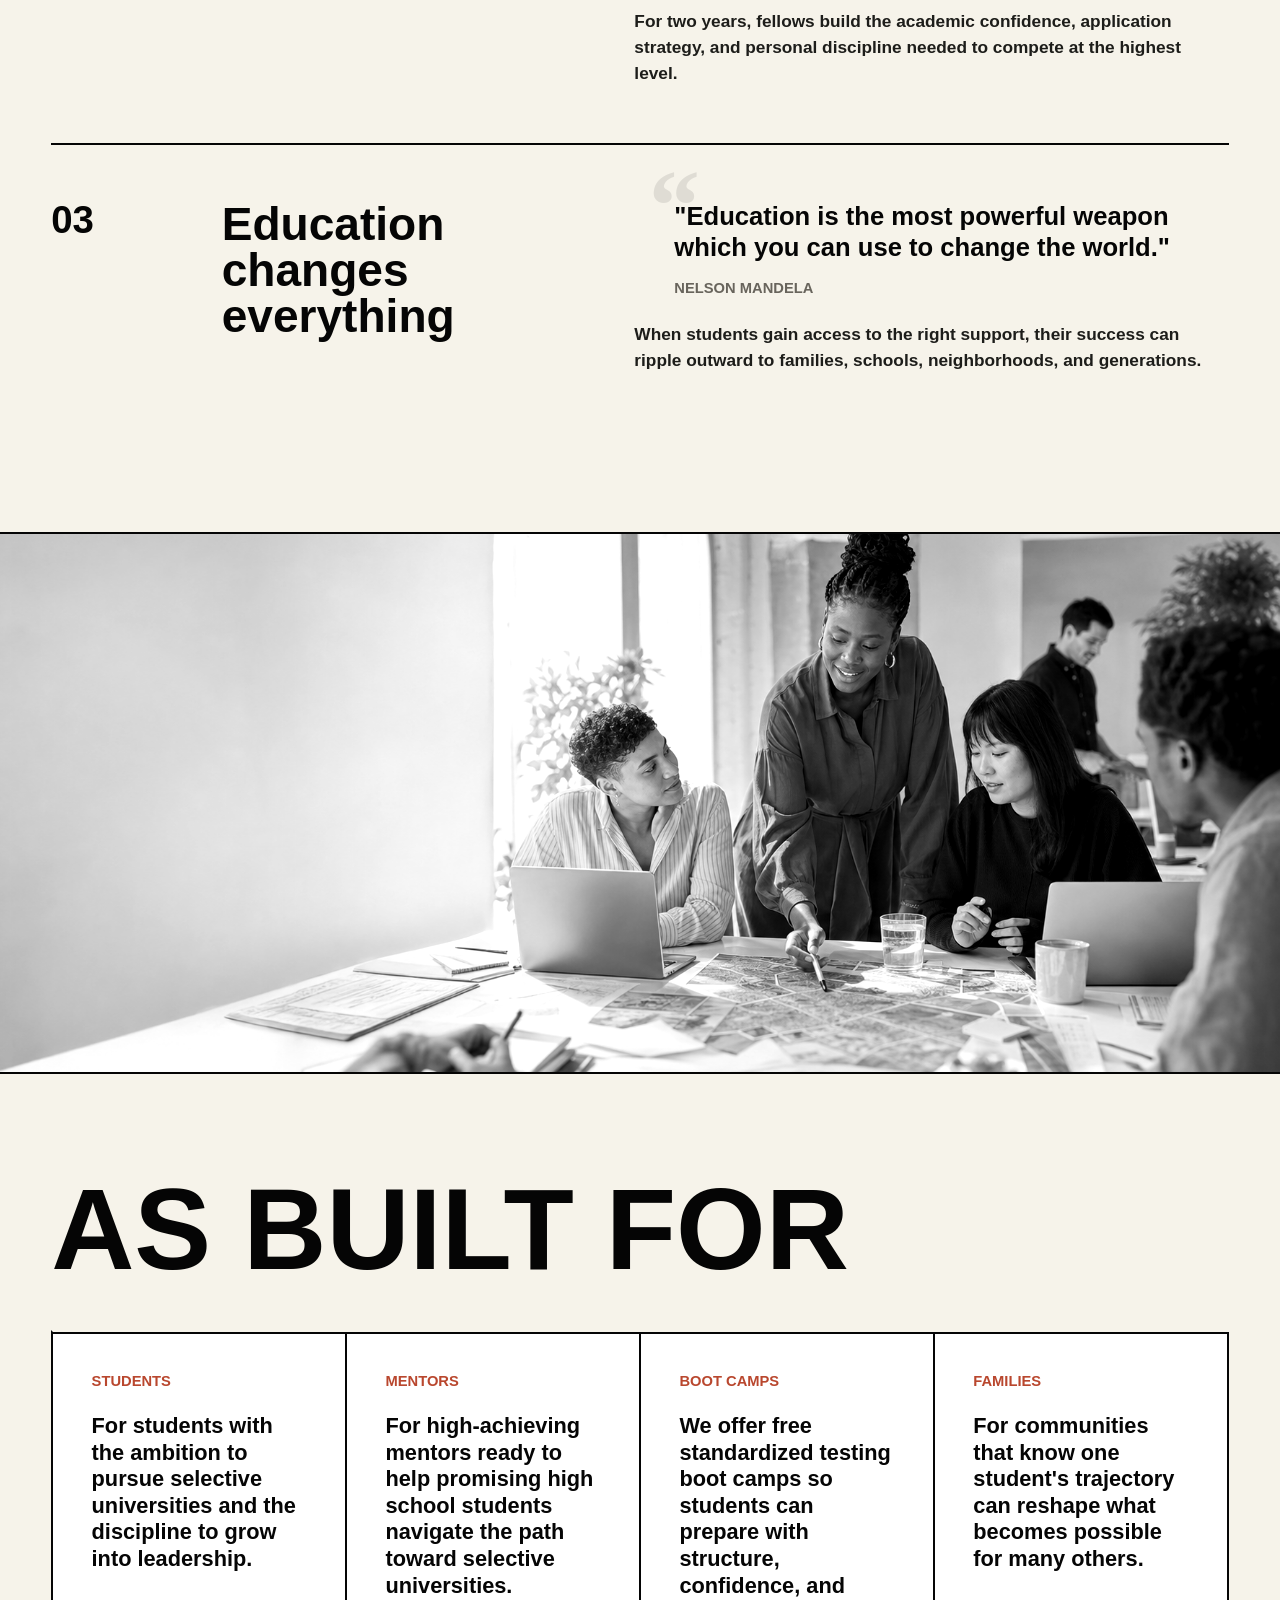
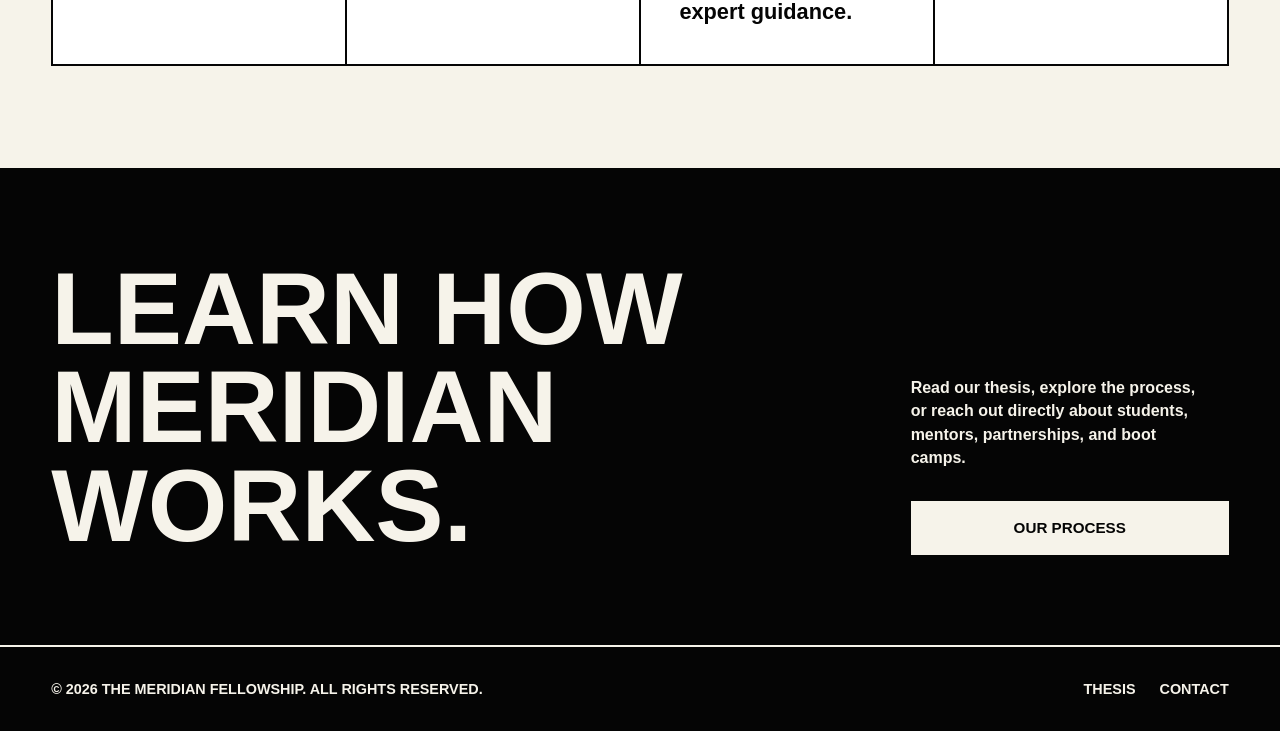
==== commit 25b89004: "asdfadsf" ====
--- a/index.html
+++ b/index.html
@@ -6,6 +6,7 @@
   <meta name="description" content="The Meridian Fellowship is a two-year mentorship program investing in exceptional students today to build the leaders of tomorrow.">
   <title>The Meridian Fellowship</title>
   <link rel="stylesheet" href="styles.css">
+  <script src="animations.js" defer></script>
 </head>
 <body>
   <div class="page">
@@ -28,7 +29,7 @@
           </div>
         </div>
         <aside class="hero-aside" aria-label="Program snapshot">
-          <div class="stamp">M</div>
+          <img class="stamp" src="assets/logo.png" alt="The Meridian Fellowship logo" />
           <p class="aside-note">A nonprofit fellowship connecting high-achieving mentors with promising high school students.</p>
         </aside>
       </section>
--- a/styles.css
+++ b/styles.css
@@ -20,7 +20,7 @@
   color: var(--ink);
   background: var(--paper);
   font-family: Arial, Helvetica, sans-serif;
-  line-height: 1.22;
+  line-height: 1.4;
 }
 
 a {
@@ -51,7 +51,7 @@
   align-items: center;
   justify-content: space-between;
   gap: 24px;
-  padding: 24px clamp(18px, 4vw, 56px);
+  padding: 22px clamp(18px, 4vw, 56px);
   border-bottom: 2px solid var(--rule);
   background: var(--paper);
 }
@@ -60,13 +60,12 @@
   font-size: clamp(1rem, 1.6vw, 1.35rem);
   font-weight: 900;
   text-transform: uppercase;
-  letter-spacing: 0;
 }
 
 .nav-links {
   display: flex;
   align-items: center;
-  gap: clamp(16px, 2.4vw, 34px);
+  gap: clamp(18px, 2.4vw, 34px);
   font-size: 0.92rem;
   font-weight: 900;
   text-transform: uppercase;
@@ -77,7 +76,7 @@
   grid-template-columns: minmax(0, 1fr) minmax(250px, 0.34fr);
   gap: clamp(28px, 5vw, 70px);
   min-height: calc(100vh - 78px);
-  padding: clamp(32px, 5.5vw, 70px) clamp(18px, 4vw, 56px);
+  padding: clamp(40px, 6vw, 80px) clamp(18px, 4vw, 56px);
   border-bottom: 2px solid var(--rule);
 }
 
@@ -85,36 +84,37 @@
   display: flex;
   flex-direction: column;
   justify-content: space-between;
-  gap: 48px;
+  gap: clamp(40px, 6vw, 72px);
 }
 
 .intro {
   max-width: 1000px;
   font-size: clamp(2.25rem, 5.9vw, 6.6rem);
   font-weight: 900;
-  line-height: 0.94;
-  letter-spacing: 0;
+  line-height: 1;
 }
 
 .hero-bottom {
   display: grid;
   grid-template-columns: minmax(0, 0.75fr) minmax(230px, 0.25fr);
-  gap: clamp(24px, 4vw, 60px);
+  gap: clamp(28px, 4vw, 60px);
   align-items: end;
 }
 
 .hero-bottom p {
-  max-width: 740px;
+  max-width: 58ch;
   margin-bottom: 0;
   font-size: clamp(1.2rem, 2.2vw, 2.05rem);
   font-weight: 800;
+  line-height: 1.3;
 }
 
 .button-link {
   display: inline-flex;
+  align-items: center;
   justify-content: center;
   min-height: 54px;
-  padding: 17px 24px;
+  padding: 17px 26px;
   border: 2px solid var(--rule);
   background: var(--ink);
   color: var(--paper);
@@ -122,6 +122,7 @@
   font-weight: 900;
   line-height: 1;
   text-transform: uppercase;
+  transition: background-color 180ms ease, color 180ms ease;
 }
 
 .button-link:hover {
@@ -146,7 +147,7 @@
   min-height: 100%;
   flex-direction: column;
   justify-content: space-between;
-  gap: 24px;
+  gap: 32px;
   border-left: 2px solid var(--rule);
   padding-left: clamp(22px, 4vw, 42px);
 }
@@ -154,42 +155,40 @@
 .stamp {
   width: min(210px, 100%);
   aspect-ratio: 1;
-  display: grid;
-  place-items: center;
-  border: 2px solid var(--rule);
-  border-radius: 50%;
-  font-size: clamp(3.5rem, 9vw, 7rem);
-  font-weight: 900;
+  display: block;
+  object-fit: contain;
 }
 
 .aside-note {
   margin: 0;
+  max-width: 26ch;
   color: var(--muted);
-  font-size: 0.98rem;
+  font-size: 0.95rem;
   font-weight: 800;
+  line-height: 1.45;
   text-transform: uppercase;
 }
 
 .section {
-  padding: clamp(44px, 8vw, 96px) clamp(18px, 4vw, 56px);
+  padding: clamp(56px, 8vw, 110px) clamp(18px, 4vw, 56px);
   border-bottom: 2px solid var(--rule);
 }
 
 .section-heading {
-  margin-bottom: clamp(34px, 6vw, 78px);
+  margin-bottom: clamp(28px, 4vw, 48px);
   font-size: clamp(3.4rem, 9vw, 10rem);
   font-weight: 900;
-  line-height: 0.86;
+  line-height: 0.92;
   text-transform: uppercase;
 }
 
 .page-hero {
-  padding: clamp(46px, 8vw, 100px) clamp(18px, 4vw, 56px);
+  padding: clamp(56px, 8vw, 110px) clamp(18px, 4vw, 56px);
   border-bottom: 2px solid var(--rule);
 }
 
 .page-kicker {
-  margin-bottom: 22px;
+  margin-bottom: 26px;
   color: var(--accent);
   font-size: 0.9rem;
   font-weight: 900;
@@ -201,21 +200,28 @@
   margin-bottom: 0;
   font-size: clamp(3.2rem, 9vw, 10rem);
   font-weight: 900;
-  line-height: 0.88;
-  text-transform: uppercase;
+  line-height: 0.96;
+  text-transform: uppercase;
+}
+
+.page-title.compact {
+  max-width: 860px;
+  font-size: clamp(2.3rem, 5.6vw, 5.8rem);
+  line-height: 1.02;
 }
 
 .split-layout,
 .thesis-layout {
   display: grid;
   grid-template-columns: minmax(180px, 0.24fr) minmax(0, 0.76fr);
-  gap: clamp(26px, 5vw, 78px);
+  gap: clamp(28px, 5vw, 78px);
   align-items: start;
 }
 
 .label {
   font-size: clamp(1.5rem, 3vw, 3.4rem);
   font-weight: 900;
+  line-height: 1;
   text-transform: uppercase;
 }
 
@@ -224,12 +230,12 @@
   margin-bottom: 0;
   font-size: clamp(1.45rem, 3.4vw, 4rem);
   font-weight: 900;
-  line-height: 1.02;
+  line-height: 1.05;
 }
 
 .thesis-stack {
   display: grid;
-  gap: clamp(18px, 2.5vw, 30px);
+  gap: clamp(28px, 3vw, 44px);
 }
 
 .thesis-lede {
@@ -237,7 +243,7 @@
   margin-bottom: 0;
   font-size: clamp(2rem, 5vw, 5.5rem);
   font-weight: 900;
-  line-height: 0.95;
+  line-height: 1;
 }
 
 .card-grid {
@@ -248,8 +254,10 @@
 }
 
 .card {
+  display: flex;
+  flex-direction: column;
   min-height: 250px;
-  padding: clamp(22px, 3vw, 36px);
+  padding: clamp(26px, 3vw, 40px);
   border-right: 2px solid var(--rule);
   border-bottom: 2px solid var(--rule);
   background: var(--white);
@@ -263,7 +271,7 @@
 
 .card strong {
   display: block;
-  margin-bottom: 18px;
+  margin-bottom: 20px;
   color: var(--accent);
   font-size: 0.9rem;
   font-weight: 900;
@@ -271,10 +279,11 @@
 }
 
 .card p {
+  max-width: 56ch;
   margin-bottom: 0;
   font-size: clamp(1.05rem, 1.55vw, 1.55rem);
   font-weight: 800;
-  line-height: 1.28;
+  line-height: 1.4;
 }
 
 .why-list {
@@ -285,41 +294,46 @@
 
 .why-item {
   display: grid;
-  grid-template-columns: minmax(84px, 0.13fr) minmax(0, 0.34fr) minmax(0, 0.53fr);
-  gap: clamp(20px, 4vw, 68px);
-  padding: clamp(28px, 5vw, 66px) 0;
-  border-bottom: 2px solid var(--rule);
+  grid-template-columns: minmax(72px, 0.12fr) minmax(0, 0.34fr) minmax(0, 0.54fr);
+  gap: clamp(20px, 3vw, 48px);
+  padding: clamp(32px, 4.5vw, 56px) 0;
+  border-bottom: 2px solid var(--rule);
+}
+
+.why-item:last-child {
+  border-bottom: 0;
 }
 
 .why-number {
-  font-size: clamp(2rem, 5vw, 6rem);
-  font-weight: 900;
-  line-height: 0.9;
+  font-size: clamp(1.5rem, 3vw, 3.5rem);
+  font-weight: 900;
+  line-height: 1;
 }
 
 .why-title {
   margin-bottom: 0;
   font-size: clamp(1.75rem, 3.6vw, 4.5rem);
   font-weight: 900;
-  line-height: 0.95;
+  line-height: 1;
 }
 
 .why-text {
   display: grid;
-  gap: 26px;
+  gap: 24px;
   align-content: start;
 }
 
 .why-text blockquote {
+  max-width: 36ch;
   margin-bottom: 0;
   font-size: clamp(1.2rem, 2vw, 2rem);
   font-weight: 900;
-  line-height: 1.08;
+  line-height: 1.2;
 }
 
 .quote-credit {
   display: block;
-  margin-top: 12px;
+  margin-top: 18px;
   color: var(--muted);
   font-size: 0.92rem;
   font-weight: 900;
@@ -327,12 +341,12 @@
 }
 
 .why-text p {
-  max-width: 760px;
-  margin-bottom: 0;
-  color: #222;
+  max-width: 60ch;
+  margin-bottom: 0;
+  color: #1d1d1a;
   font-size: clamp(1rem, 1.35vw, 1.28rem);
   font-weight: 700;
-  line-height: 1.35;
+  line-height: 1.5;
 }
 
 .visual-band {
@@ -357,8 +371,10 @@
 }
 
 .note {
-  min-height: 310px;
-  padding: clamp(22px, 3vw, 38px);
+  display: flex;
+  flex-direction: column;
+  min-height: 280px;
+  padding: clamp(26px, 3vw, 40px);
   border-right: 2px solid var(--rule);
   border-bottom: 2px solid var(--rule);
   background: var(--white);
@@ -378,7 +394,7 @@
   margin-bottom: 0;
   font-size: clamp(1.1rem, 1.7vw, 1.7rem);
   font-weight: 900;
-  line-height: 1.12;
+  line-height: 1.22;
 }
 
 .process-list {
@@ -390,24 +406,28 @@
 .process-step {
   display: grid;
   grid-template-columns: minmax(84px, 0.13fr) minmax(0, 0.87fr);
-  gap: clamp(20px, 5vw, 70px);
-  padding: clamp(30px, 5vw, 72px) 0;
-  border-bottom: 2px solid var(--rule);
+  gap: clamp(24px, 5vw, 70px);
+  padding: clamp(40px, 5vw, 78px) 0;
+  border-bottom: 2px solid var(--rule);
+}
+
+.process-step:last-child {
+  border-bottom: 0;
 }
 
 .process-step h2 {
-  margin-bottom: 18px;
+  margin-bottom: 24px;
   font-size: clamp(2rem, 5vw, 5.7rem);
   font-weight: 900;
-  line-height: 0.95;
+  line-height: 1;
 }
 
 .process-step p {
-  max-width: 920px;
+  max-width: 62ch;
   margin-bottom: 0;
   font-size: clamp(1.08rem, 1.6vw, 1.45rem);
   font-weight: 800;
-  line-height: 1.32;
+  line-height: 1.5;
 }
 
 .contact-grid {
@@ -418,8 +438,10 @@
 }
 
 .contact-card {
-  min-height: 300px;
-  padding: clamp(26px, 4vw, 48px);
+  display: flex;
+  flex-direction: column;
+  min-height: 260px;
+  padding: clamp(28px, 4vw, 48px);
   border-right: 2px solid var(--rule);
   border-bottom: 2px solid var(--rule);
   background: var(--white);
@@ -436,17 +458,17 @@
 
 .contact-card a {
   overflow-wrap: anywhere;
-  font-size: clamp(1.6rem, 4vw, 4.8rem);
-  font-weight: 900;
-  line-height: 0.95;
+  font-size: clamp(1.35rem, 2.9vw, 3.4rem);
+  font-weight: 900;
+  line-height: 1.05;
 }
 
 .contact-band {
   display: grid;
   grid-template-columns: minmax(0, 1fr) minmax(260px, 0.4fr);
-  gap: clamp(26px, 5vw, 80px);
+  gap: clamp(32px, 5vw, 80px);
   align-items: end;
-  padding: clamp(42px, 7vw, 82px) clamp(18px, 4vw, 56px);
+  padding: clamp(56px, 7vw, 96px) clamp(18px, 4vw, 56px);
   background: var(--ink);
   color: var(--paper);
 }
@@ -456,21 +478,27 @@
   margin-bottom: 0;
   font-size: clamp(3rem, 8vw, 8rem);
   font-weight: 900;
-  line-height: 0.88;
+  line-height: 0.96;
   text-transform: uppercase;
 }
 
 .contact-panel {
   display: grid;
-  gap: 24px;
-  font-weight: 900;
+  gap: 32px;
+  font-weight: 900;
+}
+
+.contact-panel p {
+  max-width: 32ch;
+  margin-bottom: 0;
+  line-height: 1.45;
 }
 
 .footer {
   display: grid;
   grid-template-columns: minmax(0, 1fr) auto;
   gap: 20px;
-  padding: 22px clamp(18px, 4vw, 56px);
+  padding: 32px clamp(18px, 4vw, 56px);
   border-top: 2px solid var(--paper);
   background: var(--ink);
   color: var(--paper);
@@ -481,7 +509,98 @@
 
 .footer-links {
   display: flex;
-  gap: 22px;
+  gap: 24px;
+}
+
+@media (prefers-reduced-motion: no-preference) {
+  .ink-wipe {
+    position: relative;
+  }
+
+  .ink-wipe::after {
+    content: attr(data-text);
+    position: absolute;
+    inset: 0;
+    color: var(--paper);
+    background: var(--ink);
+    font: inherit;
+    font-weight: inherit;
+    letter-spacing: inherit;
+    text-transform: inherit;
+    line-height: inherit;
+    pointer-events: none;
+    clip-path: inset(0 100% 0 0);
+  }
+
+  .ink-wipe.in-view::after {
+    animation: ink-wipe-sweep 1100ms cubic-bezier(0.65, 0, 0.2, 1) forwards;
+  }
+
+  @keyframes ink-wipe-sweep {
+    0%   { clip-path: inset(0 100% 0 0); }
+    45%  { clip-path: inset(0 0 0 0); }
+    100% { clip-path: inset(0 0 0 100%); }
+  }
+
+  .js-anim .draw-rule {
+    position: relative;
+    border-top-color: transparent;
+  }
+
+  .draw-rule::before {
+    content: "";
+    position: absolute;
+    top: 0;
+    left: 0;
+    right: 0;
+    height: 2px;
+    background: var(--rule);
+    transform-origin: left center;
+    transform: scaleX(0);
+    transition: transform 900ms cubic-bezier(0.65, 0, 0.2, 1);
+  }
+
+  .draw-rule.in-view::before {
+    transform: scaleX(1);
+  }
+
+  .quote-rise {
+    position: relative;
+    z-index: 0;
+    opacity: 0;
+    transform: translateY(14px);
+    transition: opacity 700ms ease-out,
+      transform 700ms cubic-bezier(0.2, 0.7, 0.2, 1);
+  }
+
+  .quote-rise.in-view {
+    opacity: 1;
+    transform: translateY(0);
+  }
+
+  .quote-rise::before {
+    content: "\201C";
+    position: absolute;
+    top: -0.45em;
+    left: -0.25em;
+    z-index: -1;
+    font-family: Georgia, "Times New Roman", serif;
+    font-size: 4em;
+    font-weight: 900;
+    line-height: 1;
+    color: var(--ink);
+    opacity: 0;
+    transform: scale(0.7);
+    transform-origin: top left;
+    transition: opacity 900ms ease-out 220ms,
+      transform 900ms cubic-bezier(0.2, 0.7, 0.2, 1) 220ms;
+    pointer-events: none;
+  }
+
+  .quote-rise.in-view::before {
+    opacity: 0.09;
+    transform: scale(1);
+  }
 }
 
 @media (max-width: 900px) {
@@ -505,7 +624,7 @@
     min-height: auto;
     border-top: 2px solid var(--rule);
     border-left: 0;
-    padding-top: 28px;
+    padding-top: 32px;
     padding-left: 0;
   }
 
